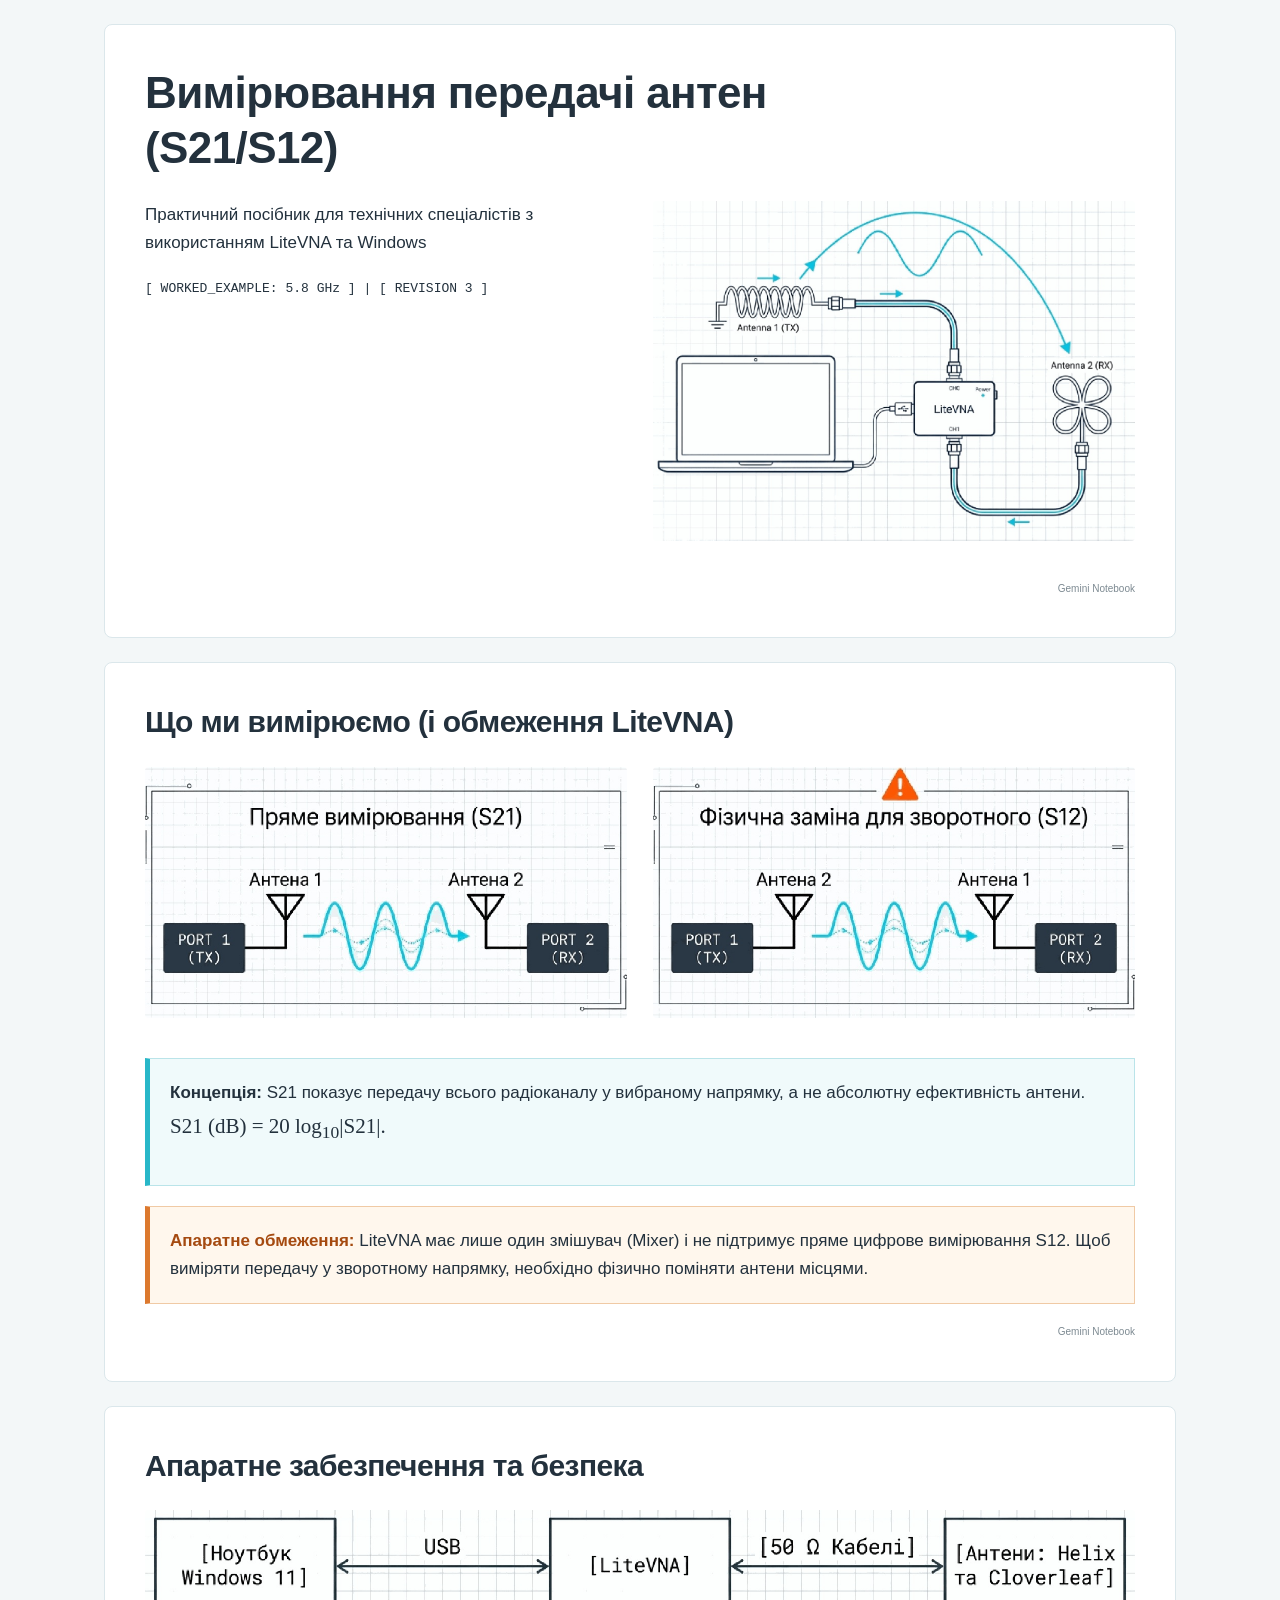
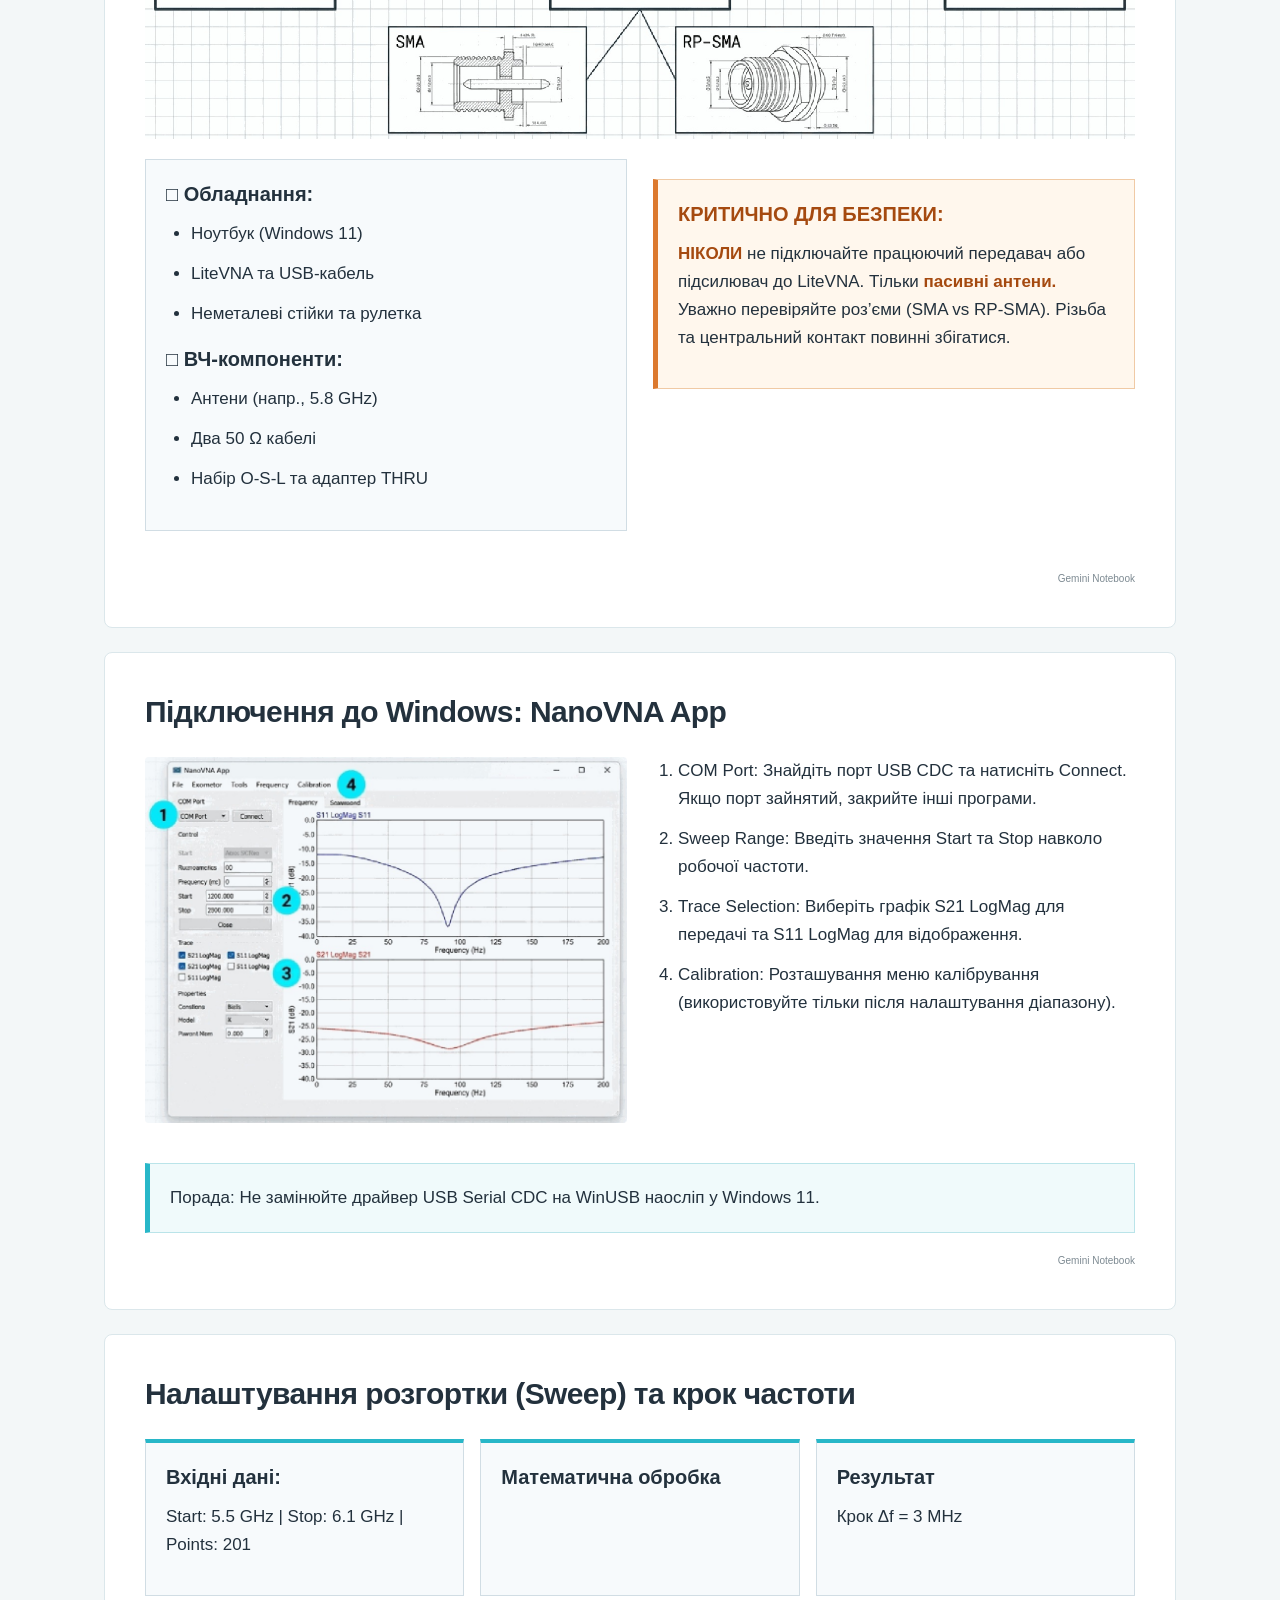
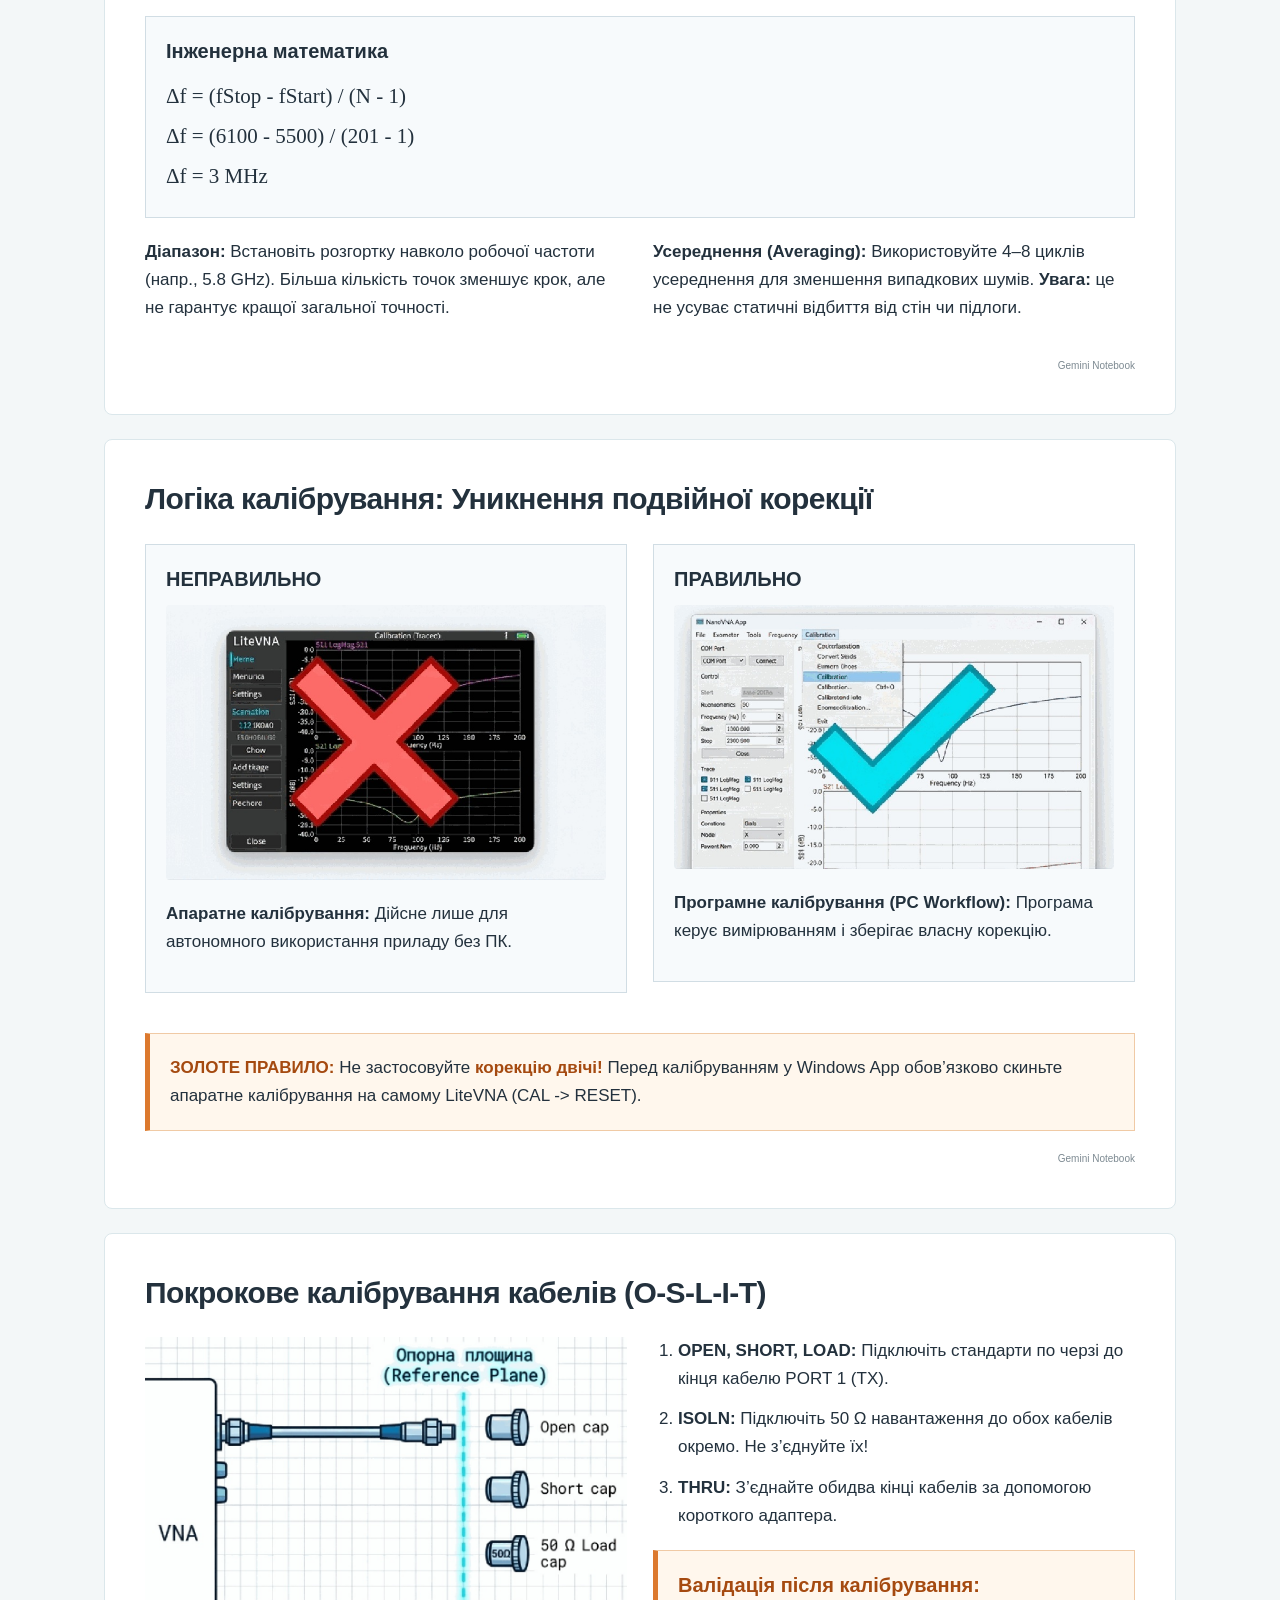
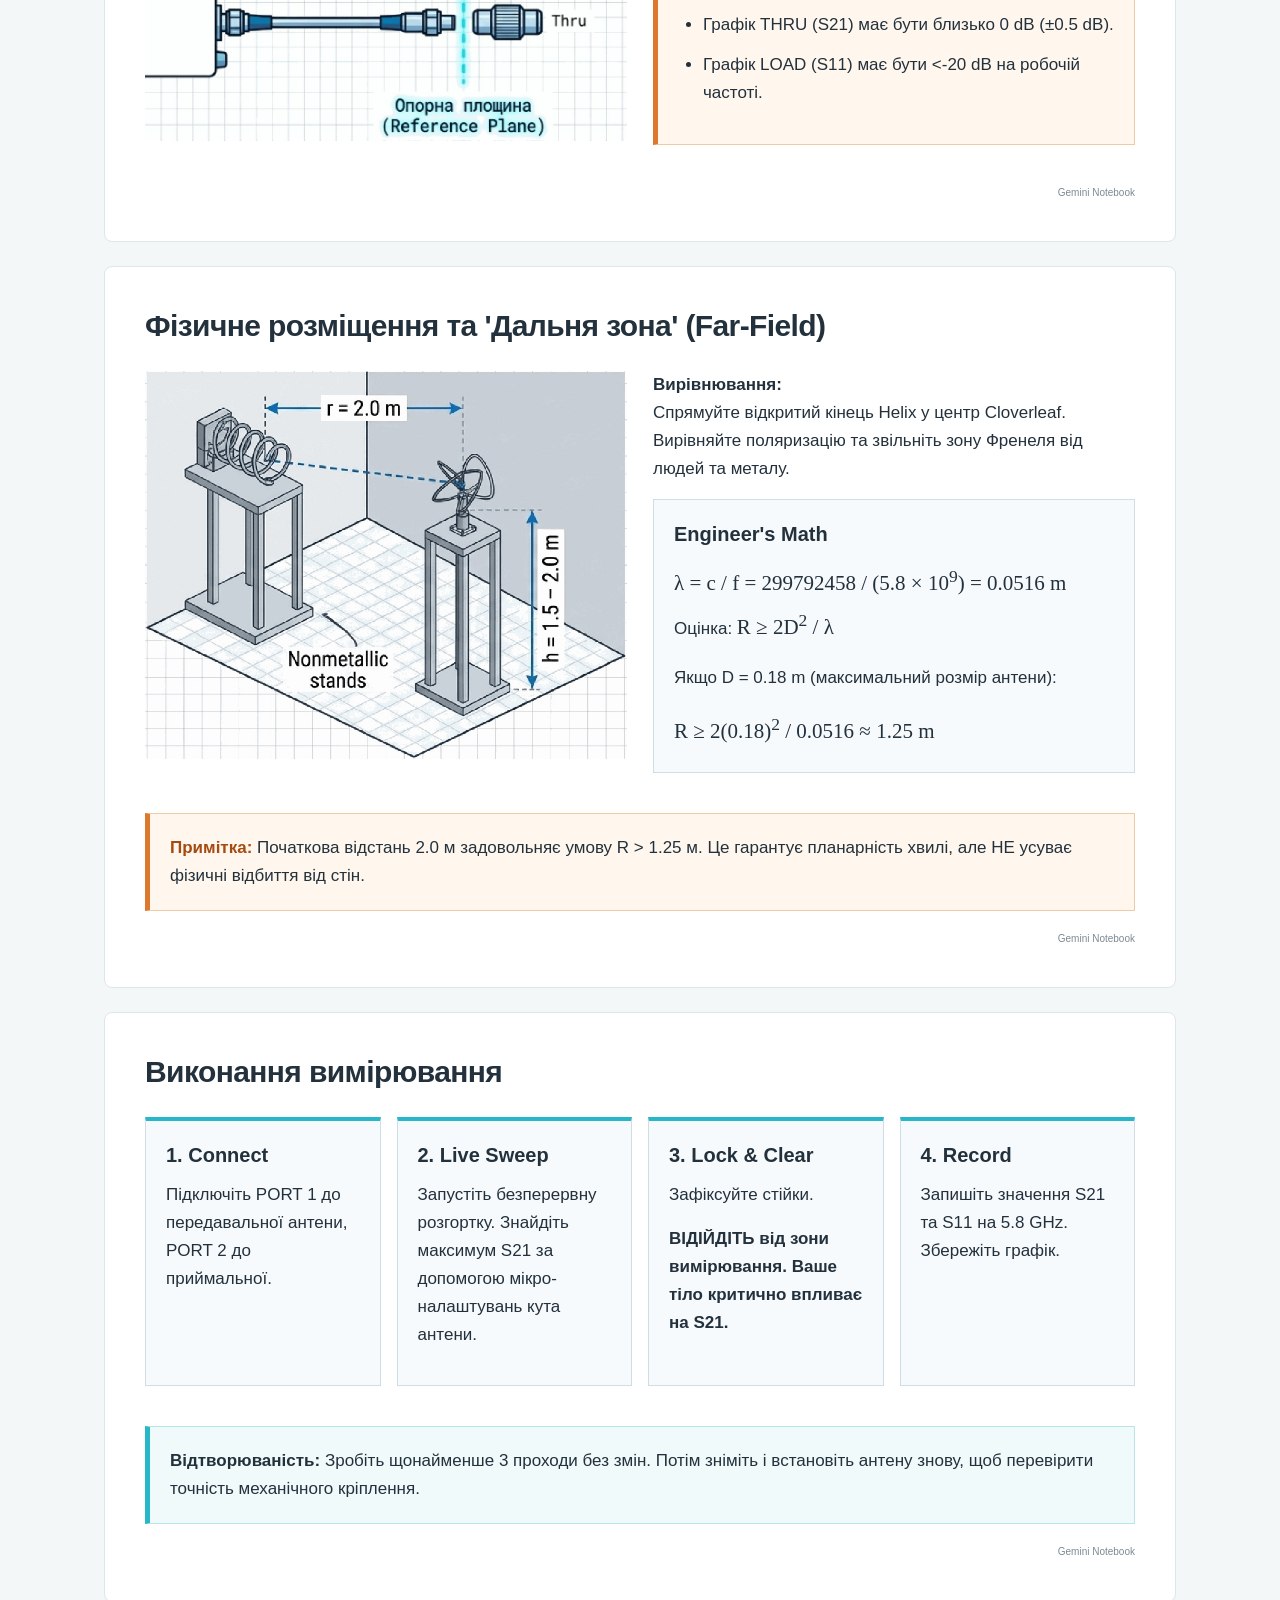
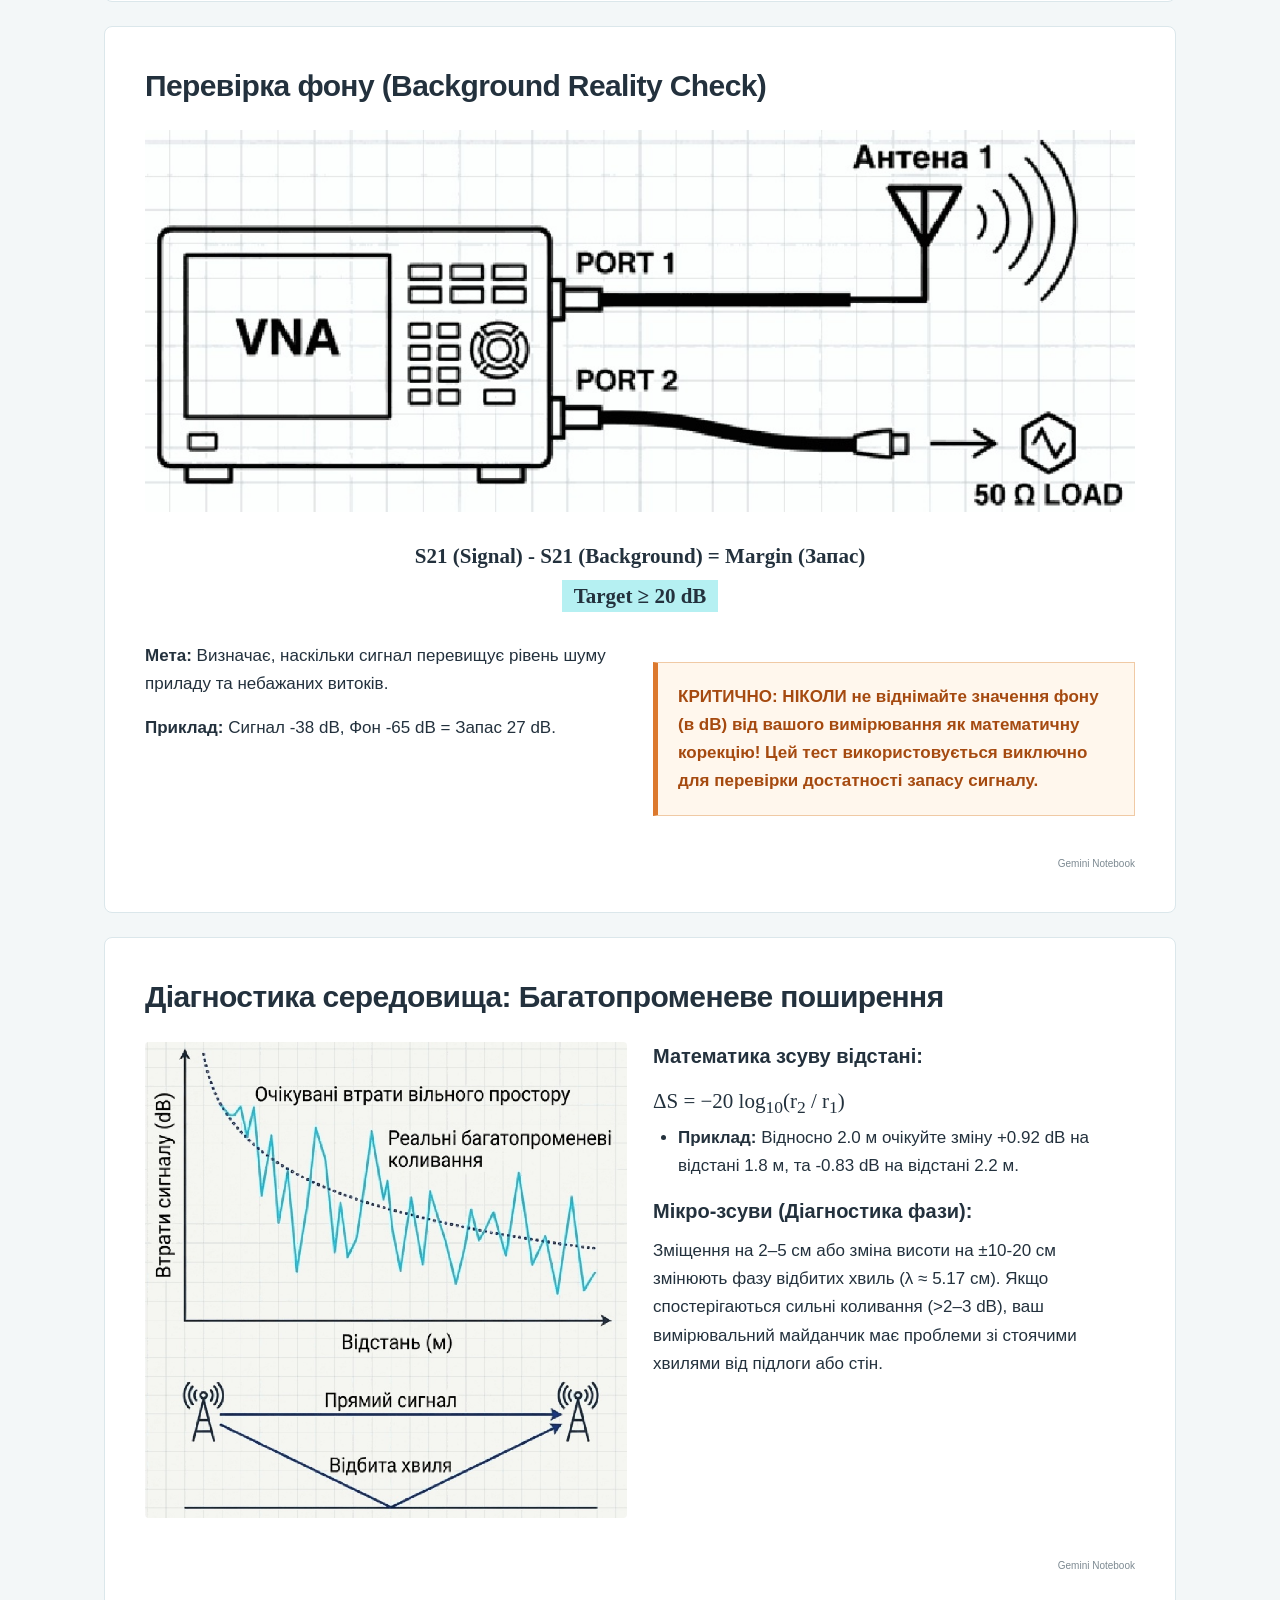
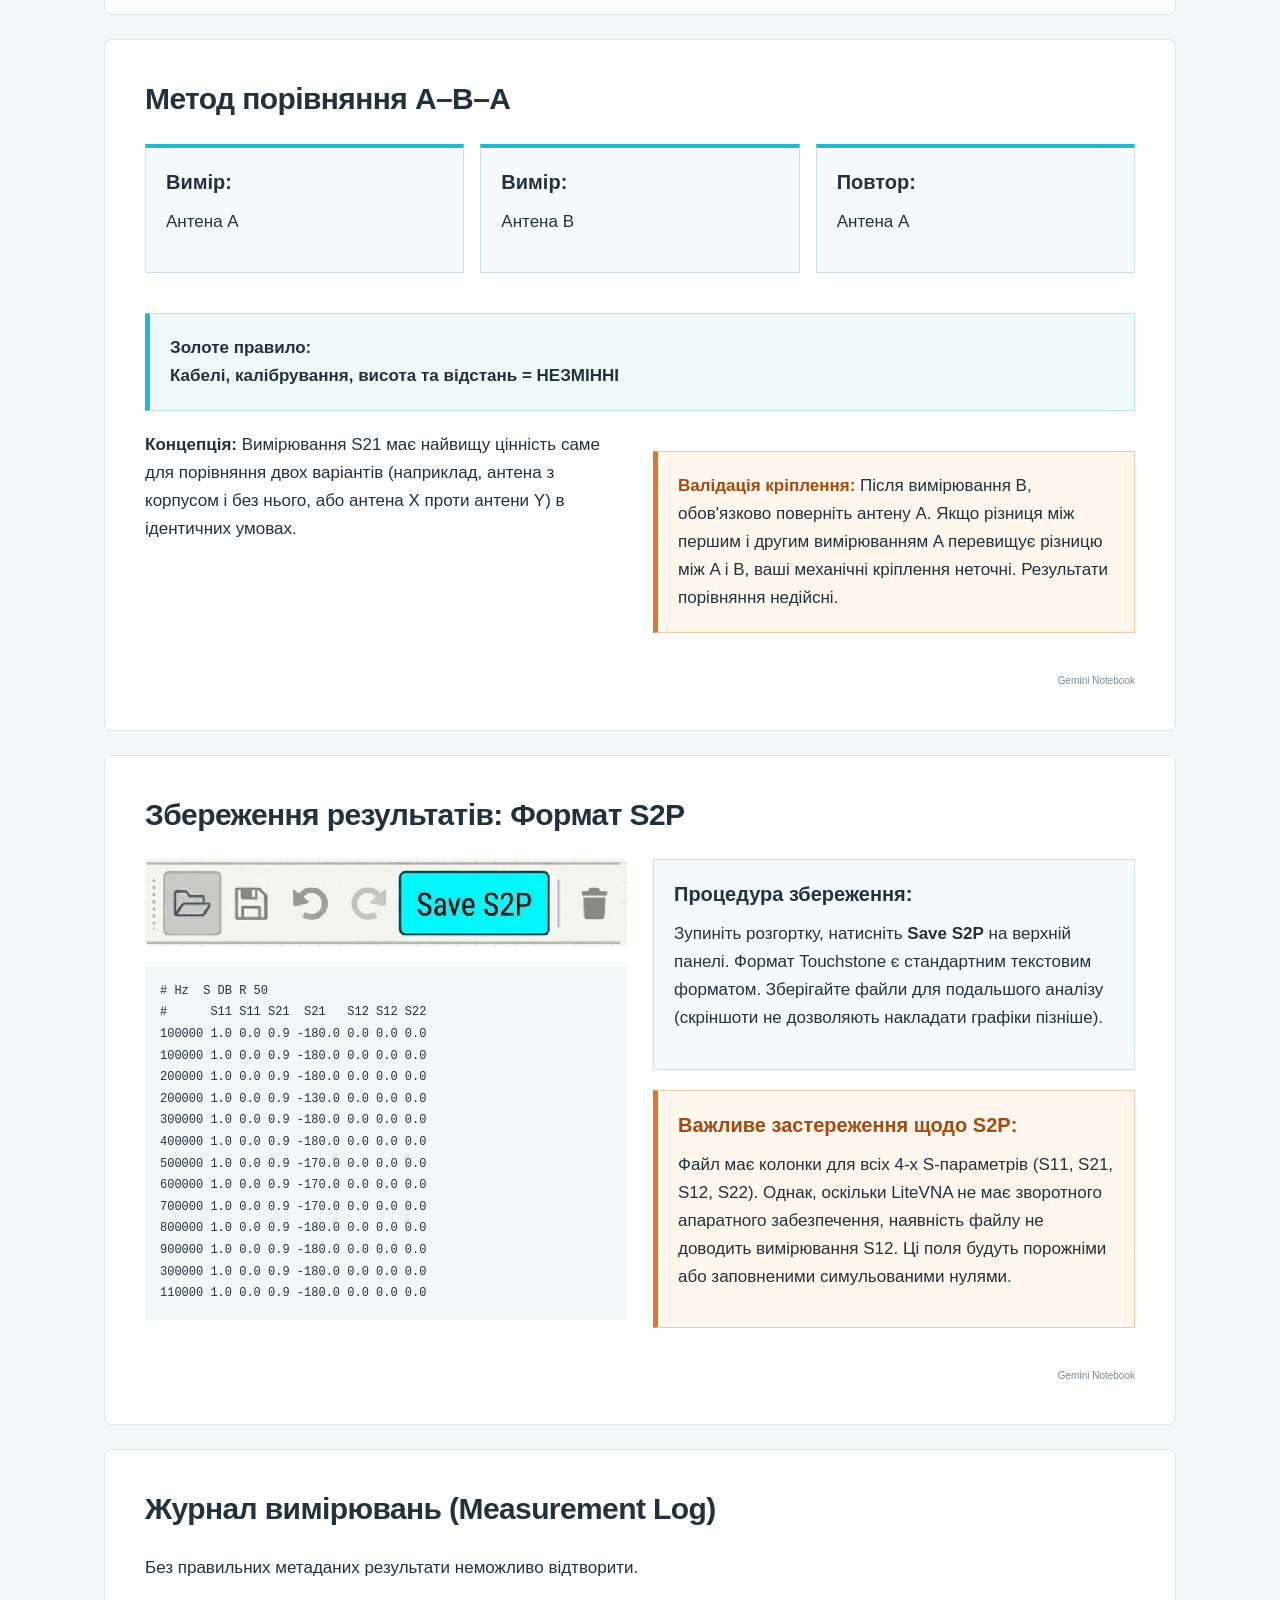
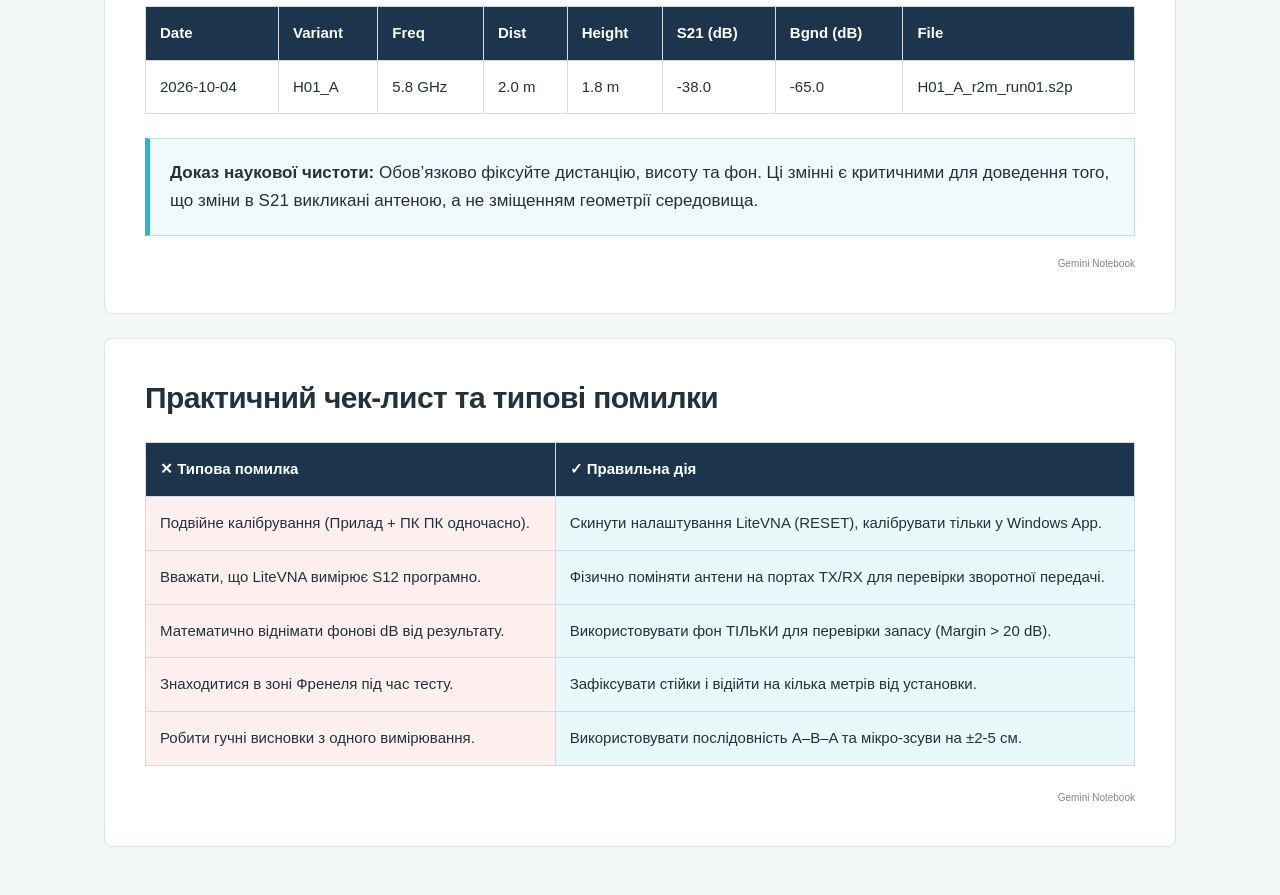
==== index.html @ 6c0f02fc "Add LiteVNA antenna transmission guide" ====
<!DOCTYPE html>
<html lang="uk"><head><meta charset="utf-8"><meta name="viewport" content="width=device-width, initial-scale=1"><title>Вимірювання передачі антен (S21/S12)</title><style>
*{box-sizing:border-box}body{margin:0;background:#f3f7f8;color:#23313d;font-family:Arial,Helvetica,sans-serif;font-size:17px;line-height:1.65}.guide{max-width:1120px;margin:auto;padding:24px}section{background:white;margin:0 0 24px;padding:40px;border:1px solid #dbe7eb;border-radius:8px}h2{font-size:30px;line-height:1.25;margin:0 0 26px;font-weight:700;letter-spacing:-.6px}section:first-child h2{font-size:44px;max-width:800px}h3{font-size:20px;line-height:1.4;margin:0 0 12px}p{margin:0 0 16px}img{display:block;width:100%;height:auto;border-radius:4px;margin-bottom:20px}.grid{display:grid;grid-template-columns:1fr 1fr;gap:26px;align-items:start}.note{background:#f0fafb;border:1px solid #bae4e9;border-left:5px solid #28b7c8;padding:20px;margin:20px 0}.warning{background:#fff7ed;border-color:#f0caa5;border-left-color:#dc792e}.warning strong,.warning h3{color:#a54a10}.card{border:1px solid #d1dde4;background:#f7fafc;padding:20px;margin-bottom:20px}.flow{display:grid;grid-template-columns:repeat(auto-fit,minmax(195px,1fr));gap:16px}.flow .card{border-top:4px solid #28b7c8}.formula{font-family:Georgia,'Times New Roman',serif;font-size:21px;line-height:1.9;overflow-wrap:anywhere}.emphasis{text-align:center;margin:25px 0;font-weight:bold}mark{background:#b5f0f2;color:inherit;padding:4px 12px}li{margin:0 0 12px}ol,ul{padding-left:25px;margin-top:0}code,pre{font-family:Consolas,monospace}code{font-size:13px;overflow-wrap:anywhere}pre{font-size:12px;line-height:1.8;background:#f4f7f8;padding:15px;overflow:auto}.table-wrap{overflow:auto;margin:24px 0}table{width:100%;border-collapse:collapse;font-size:15px}th,td{padding:14px;text-align:left;border:1px solid #d0dce2}th{background:#1c354d;color:white}td{vertical-align:top}.checklist td:first-child{background:#fff0ef}.checklist td:last-child{background:#e9f9fa}.credit{text-align:right;color:#7c8991;font-size:10px;margin-top:20px}@media(max-width:700px){.guide{padding:10px}section{padding:22px 18px;margin-bottom:14px}h2{font-size:25px}section:first-child h2{font-size:32px}.grid{grid-template-columns:1fr;gap:12px}.formula{font-size:18px}body{font-size:16px}.checklist{min-width:520px}}@media print{body{background:white}.guide{padding:0;max-width:none}section{break-inside:avoid;border-radius:0}.credit{color:#666}}
</style></head><body>
<main class="guide">
<section id="section-1"><h2>Вимірювання передачі антен (S21/S12)</h2><div class="grid"><div><p>Практичний посібник для технічних спеціалістів з використанням LiteVNA та Windows</p><p><code>[ WORKED_EXAMPLE: 5.8 GHz ] | [ REVISION 3 ]</code></p></div><div><img src="images/cover.jpg" alt="" loading="lazy"></div></div><div class="credit">Gemini Notebook</div></section>
<section id="section-2"><h2>Що ми вимірюємо (і обмеження LiteVNA)</h2><div class="grid"><div><img src="images/forward.jpg" alt="" loading="lazy"></div><div><img src="images/reverse.jpg" alt="" loading="lazy"></div></div><div class="note"><strong>Концепція:</strong> S21 показує передачу всього радіоканалу у вибраному напрямку, а не абсолютну ефективність антени.<p><span class="formula">S21 (dB) = 20 log<sub>10</sub>|S21|.</span></p></div><div class="note warning"><strong>Апаратне обмеження:</strong> LiteVNA має лише один змішувач (Mixer) і не підтримує пряме цифрове вимірювання S12. Щоб виміряти передачу у зворотному напрямку, необхідно фізично поміняти антени місцями.</div><div class="credit">Gemini Notebook</div></section>
<section id="section-3"><h2>Апаратне забезпечення та безпека</h2><img src="images/equipment.jpg" alt="" loading="lazy"><div class="grid"><div><div class="card"><h3>□ Обладнання:</h3><ul><li>Ноутбук (Windows 11)</li><li>LiteVNA та USB-кабель</li><li>Неметалеві стійки та рулетка</li></ul><h3>□ ВЧ-компоненти:</h3><ul><li>Антени (напр., 5.8 GHz)</li><li>Два 50 Ω кабелі</li><li>Набір O-S-L та адаптер THRU</li></ul></div></div><div><div class="note warning"><h3>КРИТИЧНО ДЛЯ БЕЗПЕКИ:</h3><p><strong>НІКОЛИ</strong> не підключайте працюючий передавач або підсилювач до LiteVNA. Тільки <strong>пасивні антени.</strong> Уважно перевіряйте роз’єми (SMA vs RP-SMA). Різьба та центральний контакт повинні збігатися.</p></div></div></div><div class="credit">Gemini Notebook</div></section>
<section id="section-4"><h2>Підключення до Windows: NanoVNA App</h2><div class="grid"><div><img src="images/app.jpg" alt="" loading="lazy"></div><div><ol><li>COM Port: Знайдіть порт USB CDC та натисніть Connect. Якщо порт зайнятий, закрийте інші програми.</li><li>Sweep Range: Введіть значення Start та Stop навколо робочої частоти.</li><li>Trace Selection: Виберіть графік S21 LogMag для передачі та S11 LogMag для відображення.</li><li>Calibration: Розташування меню калібрування (використовуйте тільки після налаштування діапазону).</li></ol></div></div><div class="note">Порада: Не замінюйте драйвер USB Serial CDC на WinUSB наосліп у Windows 11.</div><div class="credit">Gemini Notebook</div></section>
<section id="section-5"><h2>Налаштування розгортки (Sweep) та крок частоти</h2><div class="flow"><div class="card"><h3>Вхідні дані:</h3><p>Start: 5.5 GHz | Stop: 6.1 GHz | Points: 201</p></div><div class="card"><h3>Математична обробка</h3></div><div class="card"><h3>Результат</h3><p>Крок Δf = 3 MHz</p></div></div><div class="card"><h3>Інженерна математика</h3><div class="formula">Δf = (fStop - fStart) / (N - 1)<br>Δf = (6100 - 5500) / (201 - 1)<br>Δf = 3 MHz</div></div><div class="grid"><div><p><strong>Діапазон:</strong> Встановіть розгортку навколо робочої частоти (напр., 5.8 GHz). Більша кількість точок зменшує крок, але не гарантує кращої загальної точності.</p></div><div><p><strong>Усереднення (Averaging):</strong> Використовуйте 4–8 циклів усереднення для зменшення випадкових шумів. <strong>Увага:</strong> це не усуває статичні відбиття від стін чи підлоги.</p></div></div><div class="credit">Gemini Notebook</div></section>
<section id="section-6"><h2>Логіка калібрування: Уникнення подвійної корекції</h2><div class="grid"><div><div class="card"><h3>НЕПРАВИЛЬНО</h3><img src="images/wrong.jpg" alt="" loading="lazy"><p><strong>Апаратне калібрування:</strong> Дійсне лише для автономного використання приладу без ПК.</p></div></div><div><div class="card"><h3>ПРАВИЛЬНО</h3><img src="images/right.jpg" alt="" loading="lazy"><p><strong>Програмне калібрування (PC Workflow):</strong> Програма керує вимірюванням і зберігає власну корекцію.</p></div></div></div><div class="note warning"><strong>ЗОЛОТЕ ПРАВИЛО:</strong> Не застосовуйте <strong>корекцію двічі!</strong> Перед калібруванням у Windows App обов’язково скиньте апаратне калібрування на самому LiteVNA (CAL -&gt; RESET).</div><div class="credit">Gemini Notebook</div></section>
<section id="section-7"><h2>Покрокове калібрування кабелів (O-S-L-I-T)</h2><div class="grid"><div><img src="images/calibration.jpg" alt="" loading="lazy"></div><div><ol><li><strong>OPEN, SHORT, LOAD:</strong> Підключіть стандарти по черзі до кінця кабелю PORT 1 (TX).</li><li><strong>ISOLN:</strong> Підключіть 50 Ω навантаження до обох кабелів окремо. Не з’єднуйте їх!</li><li><strong>THRU:</strong> З’єднайте обидва кінці кабелів за допомогою короткого адаптера.</li></ol><div class="note warning"><h3>Валідація після калібрування:</h3><ul><li>Графік THRU (S21) має бути близько 0 dB (±0.5 dB).</li><li>Графік LOAD (S11) має бути &lt;-20 dB на робочій частоті.</li></ul></div></div></div><div class="credit">Gemini Notebook</div></section>
<section id="section-8"><h2>Фізичне розміщення та 'Дальня зона' (Far-Field)</h2><div class="grid"><div><img src="images/placement.jpg" alt="" loading="lazy"></div><div><p><strong>Вирівнювання:</strong><br>Спрямуйте відкритий кінець Helix у центр Cloverleaf. Вирівняйте поляризацію та звільніть зону Френеля від людей та металу.</p><div class="card"><h3>Engineer's Math</h3><div class="formula">λ = c / f = 299792458 / (5.8 × 10<sup>9</sup>) = 0.0516 m</div><p>Оцінка: <span class="formula">R ≥ 2D<sup>2</sup> / λ</span></p><p>Якщо D = 0.18 m (максимальний розмір антени):</p><div class="formula">R ≥ 2(0.18)<sup>2</sup> / 0.0516 ≈ 1.25 m</div></div></div></div><div class="note warning"><strong>Примітка:</strong> Початкова відстань 2.0 м задовольняє умову R &gt; 1.25 м. Це гарантує планарність хвилі, але НЕ усуває фізичні відбиття від стін.</div><div class="credit">Gemini Notebook</div></section>
<section id="section-9"><h2>Виконання вимірювання</h2><div class="flow"><div class="card"><h3>1. Connect</h3><p>Підключіть PORT 1 до передавальної антени, PORT 2 до приймальної.</p></div><div class="card"><h3>2. Live Sweep</h3><p>Запустіть безперервну розгортку. Знайдіть максимум S21 за допомогою мікро-налаштувань кута антени.</p></div><div class="card"><h3>3. Lock &amp; Clear</h3><p>Зафіксуйте стійки.</p><p><strong>ВІДІЙДІТЬ від зони вимірювання. Ваше тіло критично впливає на S21.</strong></p></div><div class="card"><h3>4. Record</h3><p>Запишіть значення S21 та S11 на 5.8 GHz. Збережіть графік.</p></div></div><div class="note"><strong>Відтворюваність:</strong> Зробіть щонайменше 3 проходи без змін. Потім зніміть і встановіть антену знову, щоб перевірити точність механічного кріплення.</div><div class="credit">Gemini Notebook</div></section>
<section id="section-10"><h2>Перевірка фону (Background Reality Check)</h2><img src="images/background.jpg" alt="" loading="lazy"><div class="formula emphasis">S21 (Signal) - S21 (Background) = Margin (Запас)<br><mark>Target ≥ 20 dB</mark></div><div class="grid"><div><p><strong>Мета:</strong> Визначає, наскільки сигнал перевищує рівень шуму приладу та небажаних витоків.</p><p><strong>Приклад:</strong> Сигнал -38 dB, Фон -65 dB = Запас 27 dB.</p></div><div><div class="note warning"><strong>КРИТИЧНО: НІКОЛИ не віднімайте значення фону (в dB) від вашого вимірювання як математичну корекцію! Цей тест використовується виключно для перевірки достатності запасу сигналу.</strong></div></div></div><div class="credit">Gemini Notebook</div></section>
<section id="section-11"><h2>Діагностика середовища: Багатопроменеве поширення</h2><div class="grid"><div><img src="images/multipath.jpg" alt="" loading="lazy"></div><div><h3>Математика зсуву відстані:</h3><div class="formula">ΔS = −20 log<sub>10</sub>(r<sub>2</sub> / r<sub>1</sub>)</div><ul><li><strong>Приклад:</strong> Відносно 2.0 м очікуйте зміну +0.92 dB на відстані 1.8 м, та -0.83 dB на відстані 2.2 м.</li></ul><h3>Мікро-зсуви (Діагностика фази):</h3><p>Зміщення на 2–5 см або зміна висоти на ±10-20 см змінюють фазу відбитих хвиль (λ ≈ 5.17 см). Якщо спостерігаються сильні коливання (&gt;2–3 dB), ваш вимірювальний майданчик має проблеми зі стоячими хвилями від підлоги або стін.</p></div></div><div class="credit">Gemini Notebook</div></section>
<section id="section-12"><h2>Метод порівняння A–B–A</h2><div class="flow"><div class="card"><h3>Вимір:</h3><p>Антена A</p></div><div class="card"><h3>Вимір:</h3><p>Антена B</p></div><div class="card"><h3>Повтор:</h3><p>Антена A</p></div></div><div class="note"><strong>Золоте правило:<br>Кабелі, калібрування, висота та відстань = НЕЗМІННІ</strong></div><div class="grid"><div><p><strong>Концепція:</strong> Вимірювання S21 має найвищу цінність саме для порівняння двох варіантів (наприклад, антена з корпусом і без нього, або антена X проти антени Y) в ідентичних умовах.</p></div><div><div class="note warning"><strong>Валідація кріплення:</strong> Після вимірювання B, обов'язково поверніть антену A. Якщо різниця між першим і другим вимірюванням A перевищує різницю між A і B, ваші механічні кріплення неточні. Результати порівняння недійсні.</div></div></div><div class="credit">Gemini Notebook</div></section>
<section id="section-13"><h2>Збереження результатів: Формат S2P</h2><div class="grid"><div><img src="images/save.jpg" alt="" loading="lazy"><pre># Hz  S DB R 50
#      S11 S11 S21  S21   S12 S12 S22
100000 1.0 0.0 0.9 -180.0 0.0 0.0 0.0
100000 1.0 0.0 0.9 -180.0 0.0 0.0 0.0
200000 1.0 0.0 0.9 -180.0 0.0 0.0 0.0
200000 1.0 0.0 0.9 -130.0 0.0 0.0 0.0
300000 1.0 0.0 0.9 -180.0 0.0 0.0 0.0
400000 1.0 0.0 0.9 -180.0 0.0 0.0 0.0
500000 1.0 0.0 0.9 -170.0 0.0 0.0 0.0
600000 1.0 0.0 0.9 -170.0 0.0 0.0 0.0
700000 1.0 0.0 0.9 -170.0 0.0 0.0 0.0
800000 1.0 0.0 0.9 -180.0 0.0 0.0 0.0
900000 1.0 0.0 0.9 -180.0 0.0 0.0 0.0
300000 1.0 0.0 0.9 -180.0 0.0 0.0 0.0
110000 1.0 0.0 0.9 -180.0 0.0 0.0 0.0</pre></div><div><div class="card"><h3>Процедура збереження:</h3><p>Зупиніть розгортку, натисніть <strong>Save S2P</strong> на верхній панелі. Формат Touchstone є стандартним текстовим форматом. Зберігайте файли для подальшого аналізу (скріншоти не дозволяють накладати графіки пізніше).</p></div><div class="note warning"><h3>Важливе застереження щодо S2P:</h3><p>Файл має колонки для всіх 4-х S-параметрів (S11, S21, S12, S22). Однак, оскільки LiteVNA не має зворотного апаратного забезпечення, наявність файлу не доводить вимірювання S12. Ці поля будуть порожніми або заповненими симульованими нулями.</p></div></div></div><div class="credit">Gemini Notebook</div></section>
<section id="section-14"><h2>Журнал вимірювань (Measurement Log)</h2><p>Без правильних метаданих результати неможливо відтворити.</p><div class="table-wrap"><table><thead><tr><th>Date</th><th>Variant</th><th>Freq</th><th>Dist</th><th>Height</th><th>S21 (dB)</th><th>Bgnd (dB)</th><th>File</th></tr></thead><tbody><tr><td>2026-10-04</td><td>H01_A</td><td>5.8 GHz</td><td>2.0 m</td><td>1.8 m</td><td>-38.0</td><td>-65.0</td><td>H01_A_r2m_run01.s2p</td></tr></tbody></table></div><div class="note"><strong>Доказ наукової чистоти:</strong> Обов’язково фіксуйте дистанцію, висоту та фон. Ці змінні є критичними для доведення того, що зміни в S21 викликані антеною, а не зміщенням геометрії середовища.</div><div class="credit">Gemini Notebook</div></section>
<section id="section-15"><h2>Практичний чек-лист та типові помилки</h2><div class="table-wrap"><table class="checklist"><thead><tr><th>✕ Типова помилка</th><th>✓ Правильна дія</th></tr></thead><tbody><tr><td>Подвійне калібрування (Прилад + ПК ПК одночасно).</td><td>Скинути налаштування LiteVNA (RESET), калібрувати тільки у Windows App.</td></tr><tr><td>Вважати, що LiteVNA вимірює S12 програмно.</td><td>Фізично поміняти антени на портах TX/RX для перевірки зворотної передачі.</td></tr><tr><td>Математично віднімати фонові dB від результату.</td><td>Використовувати фон ТІЛЬКИ для перевірки запасу (Margin &gt; 20 dB).</td></tr><tr><td>Знаходитися в зоні Френеля під час тесту.</td><td>Зафіксувати стійки і відійти на кілька метрів від установки.</td></tr><tr><td>Робити гучні висновки з одного вимірювання.</td><td>Використовувати послідовність A–B–A та мікро-зсуви на ±2-5 см.</td></tr></tbody></table></div><div class="credit">Gemini Notebook</div></section>
</main>
</body></html>
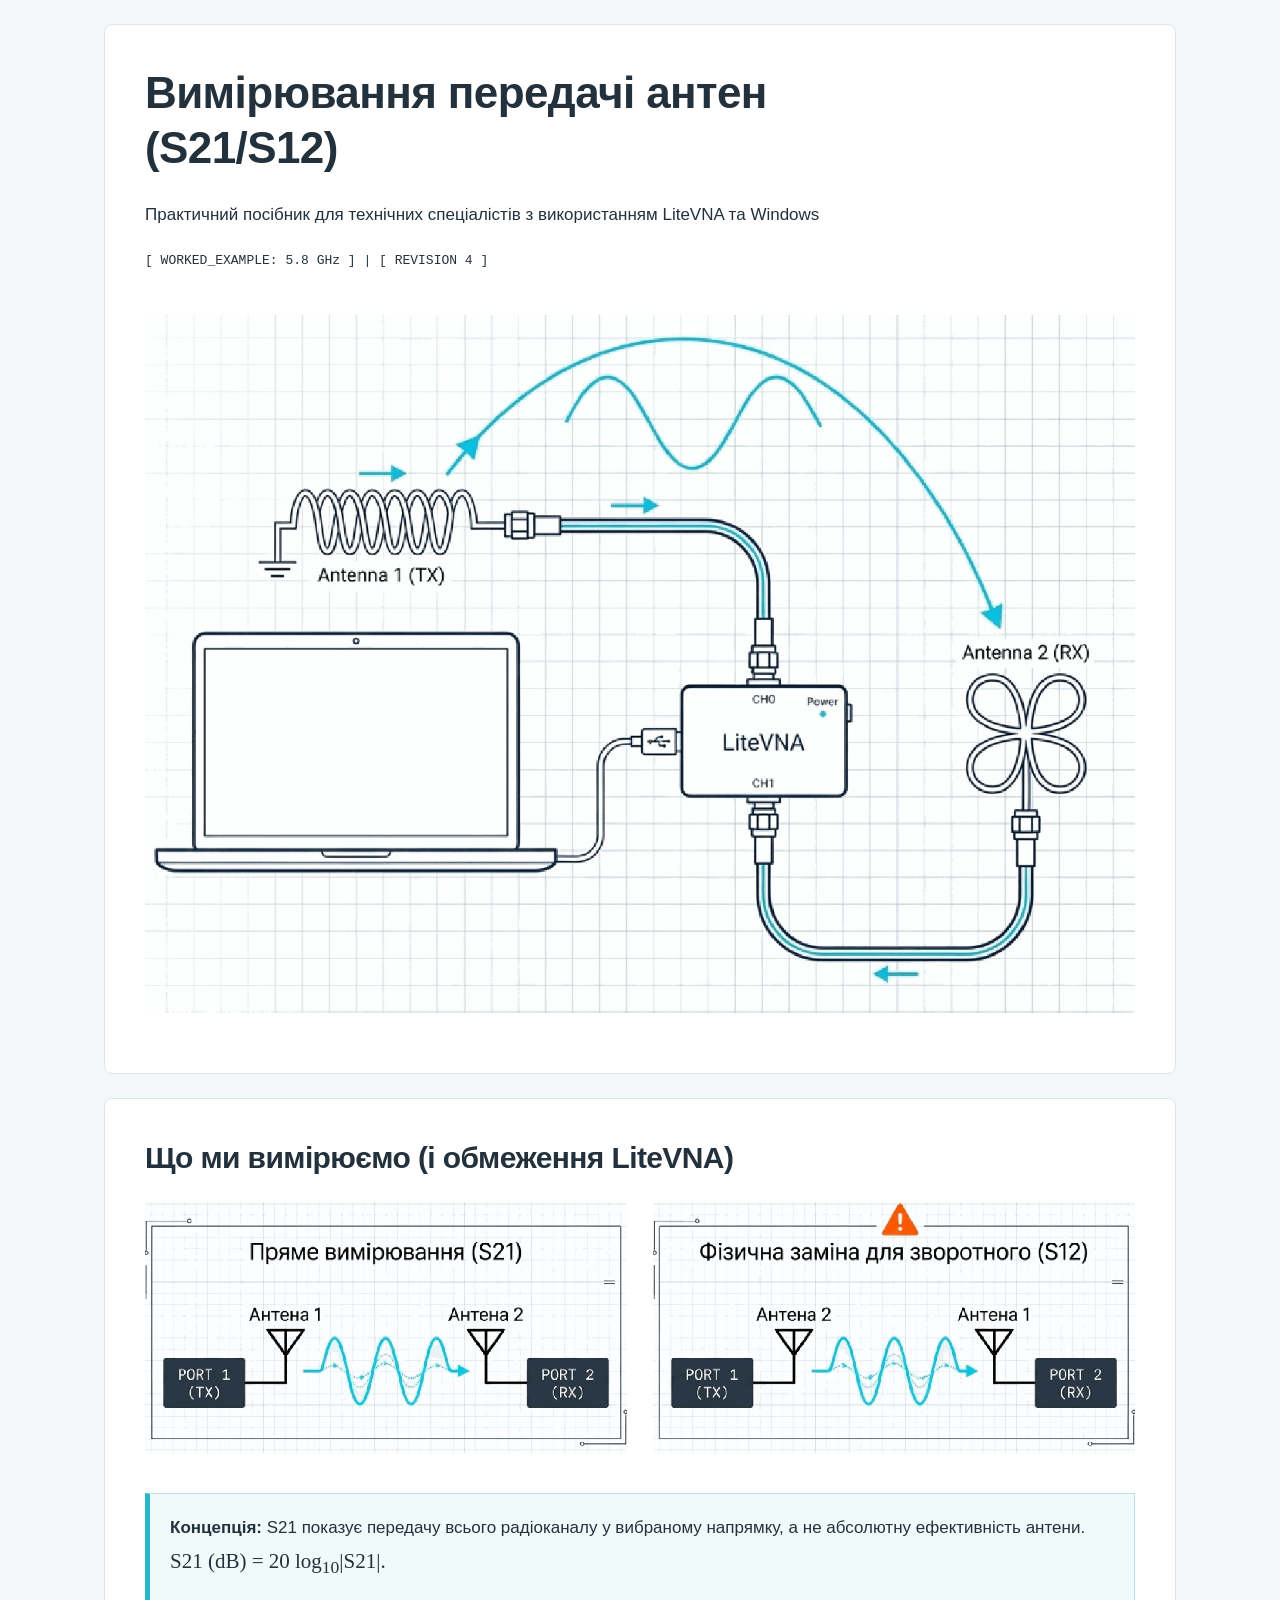
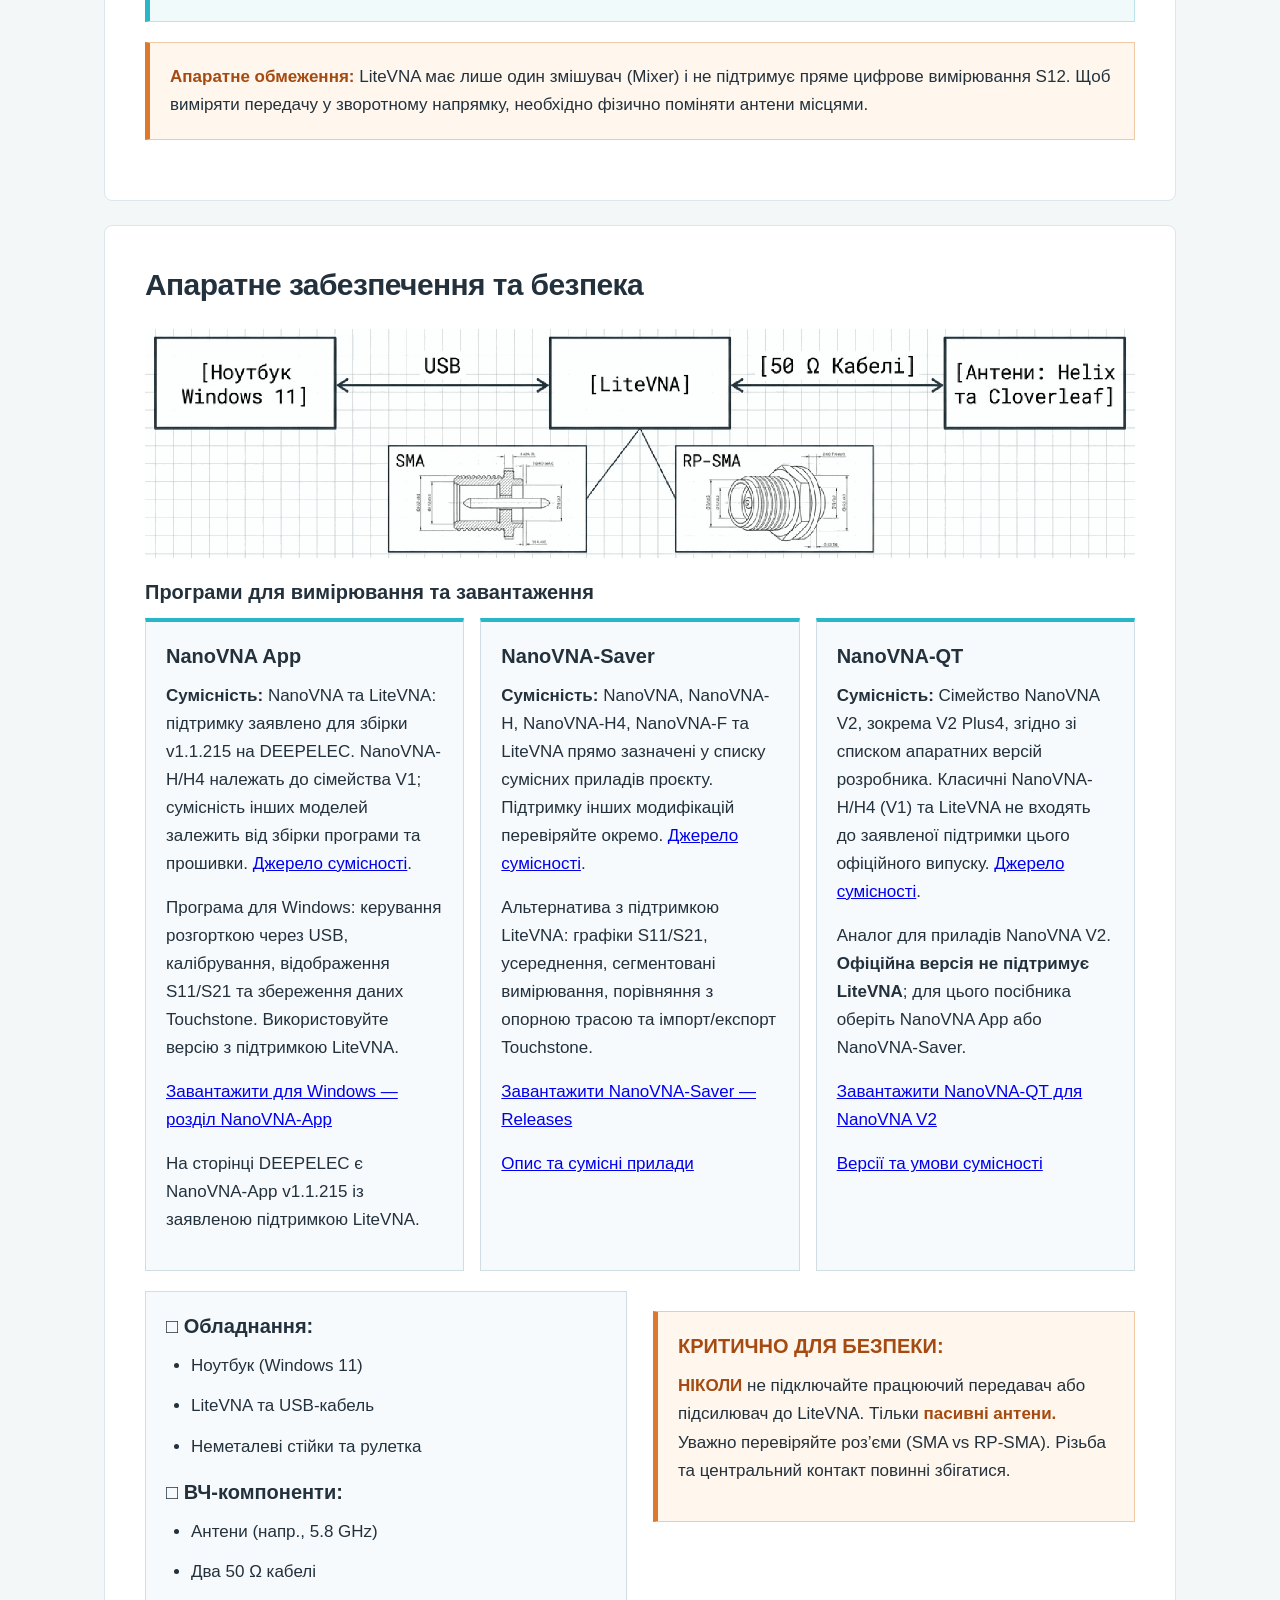
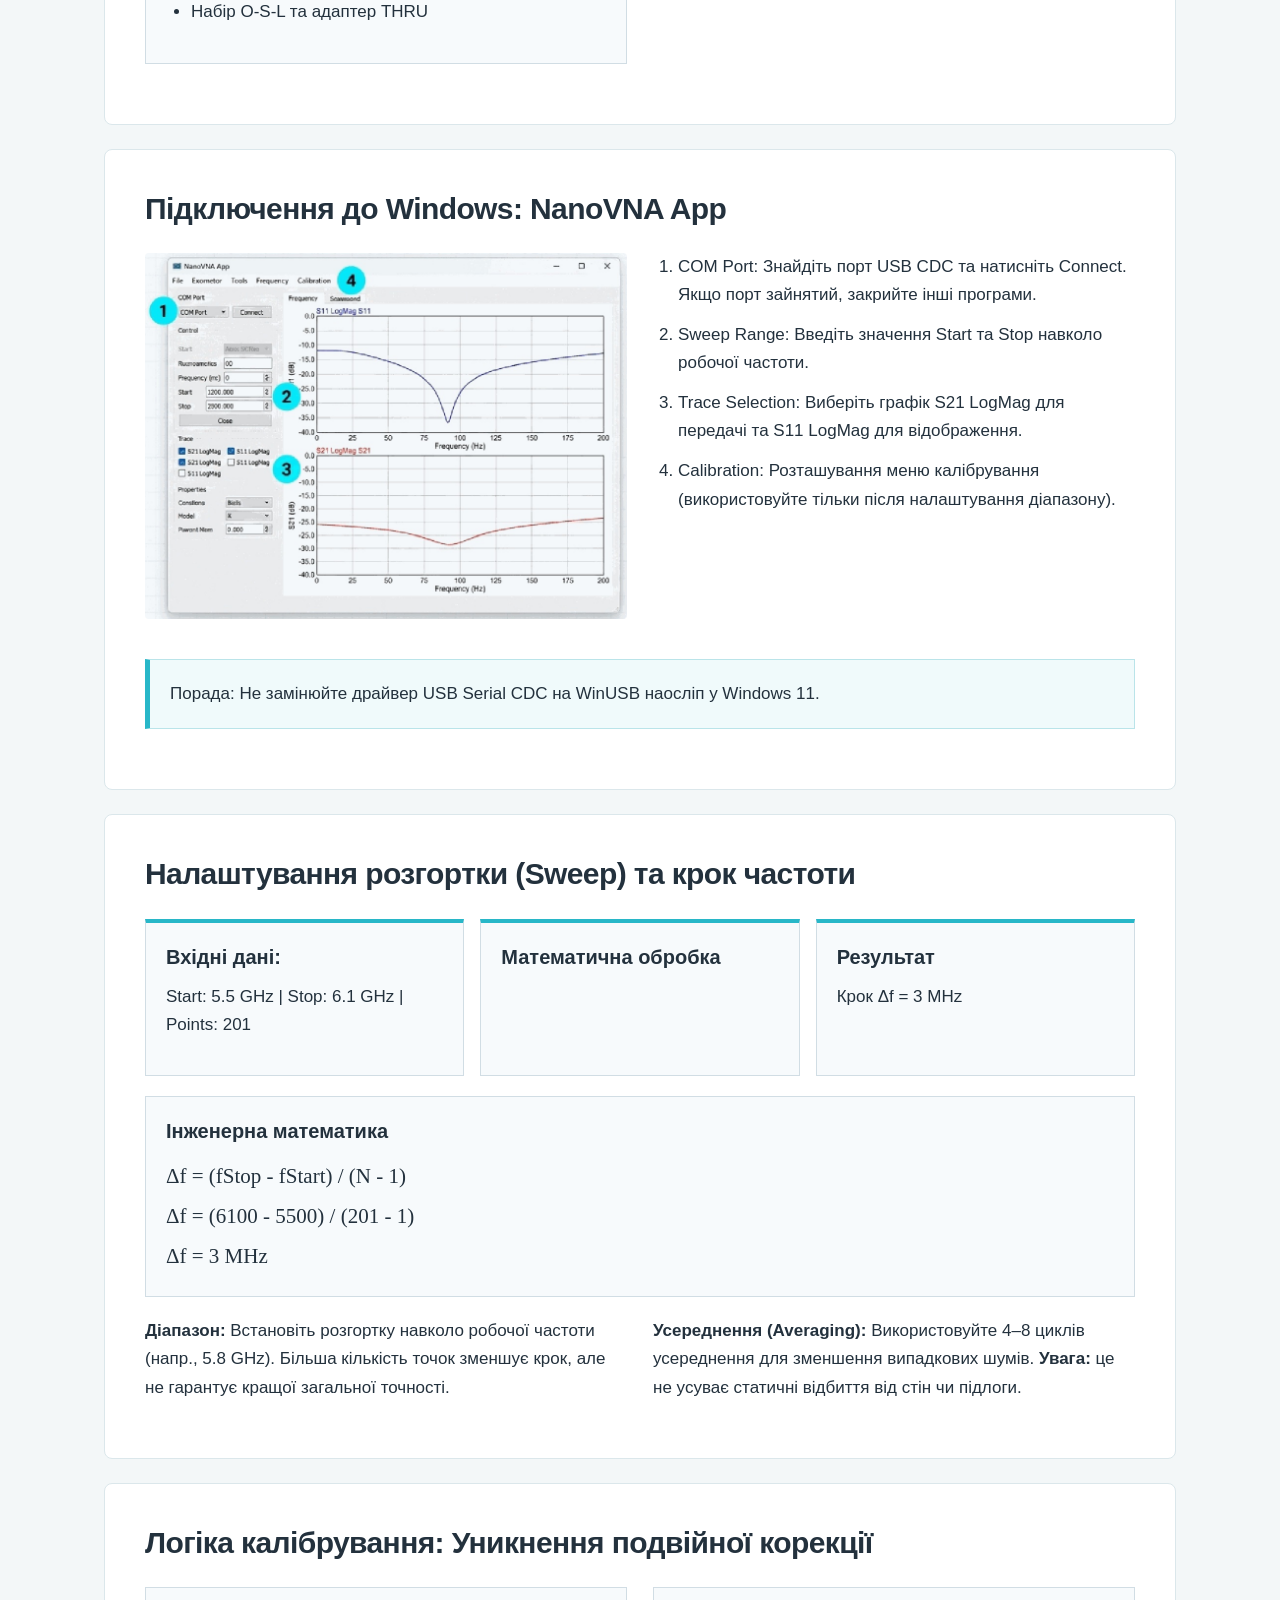
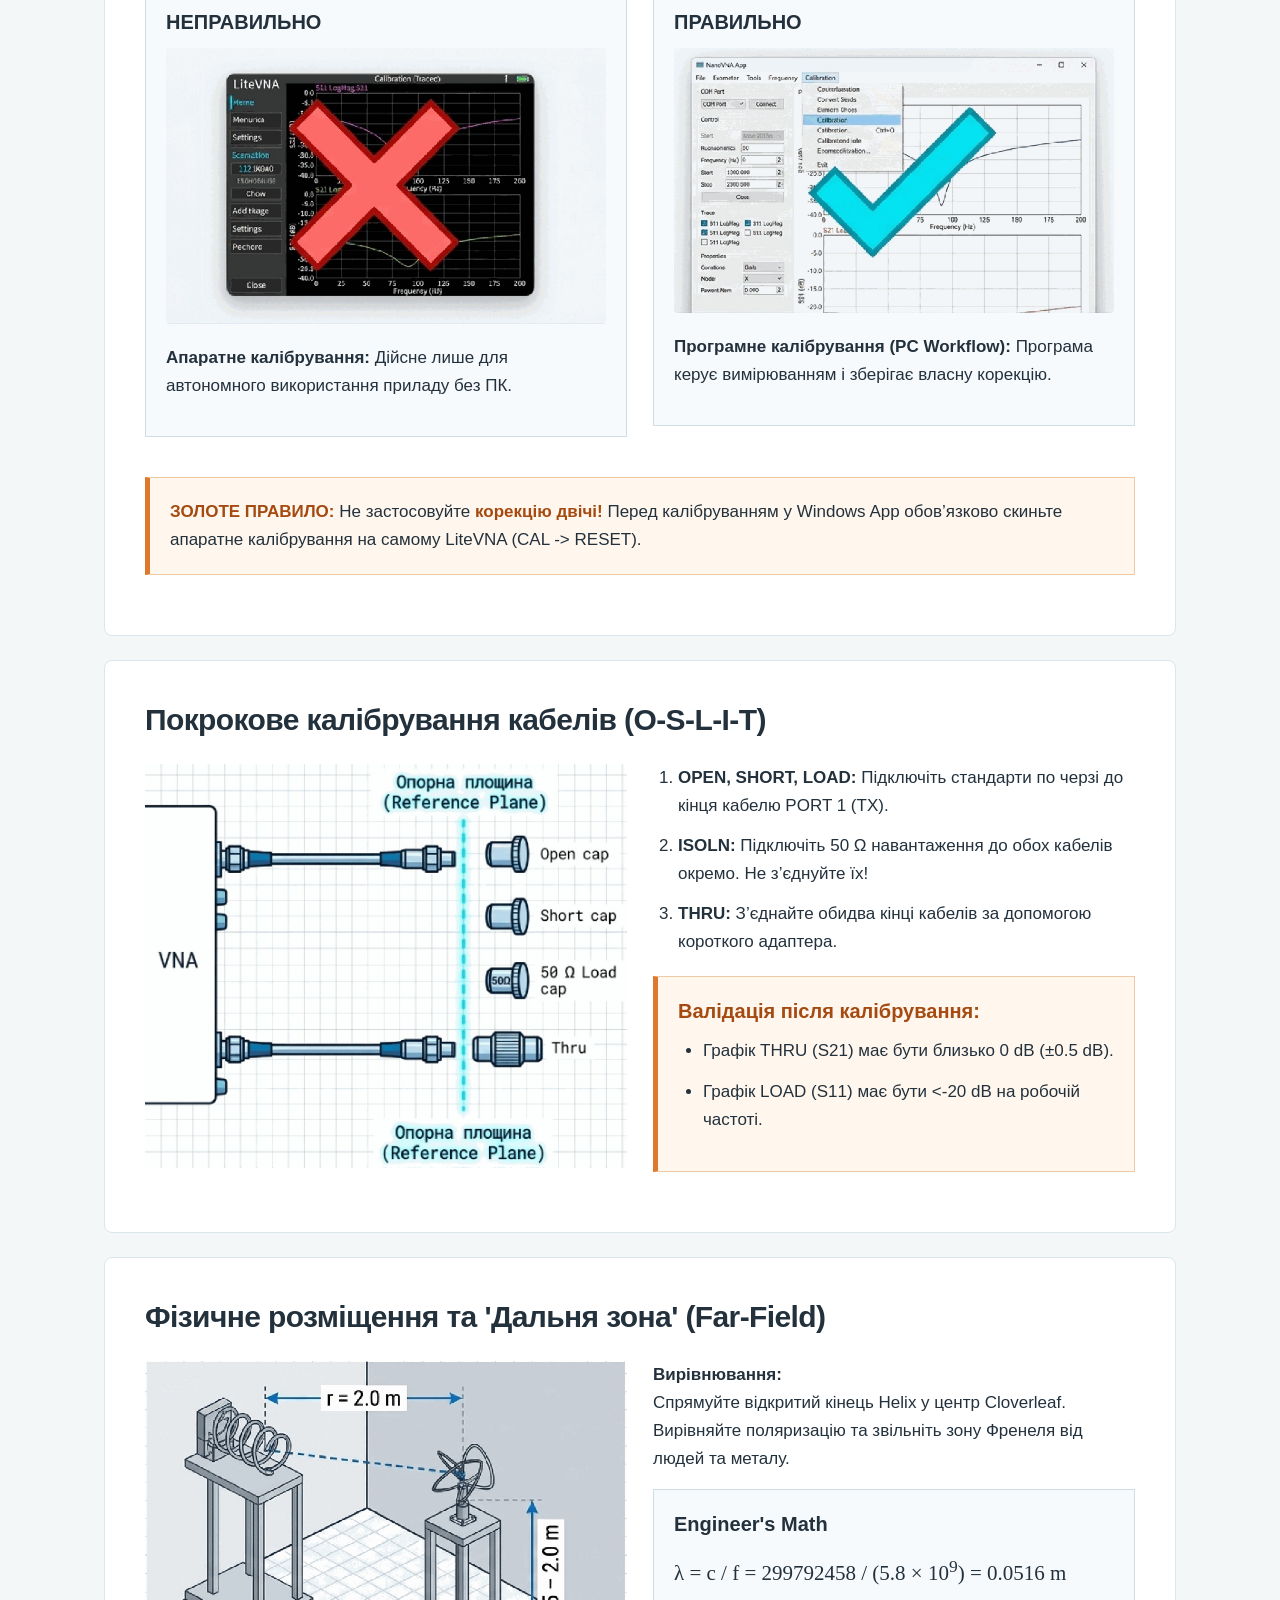
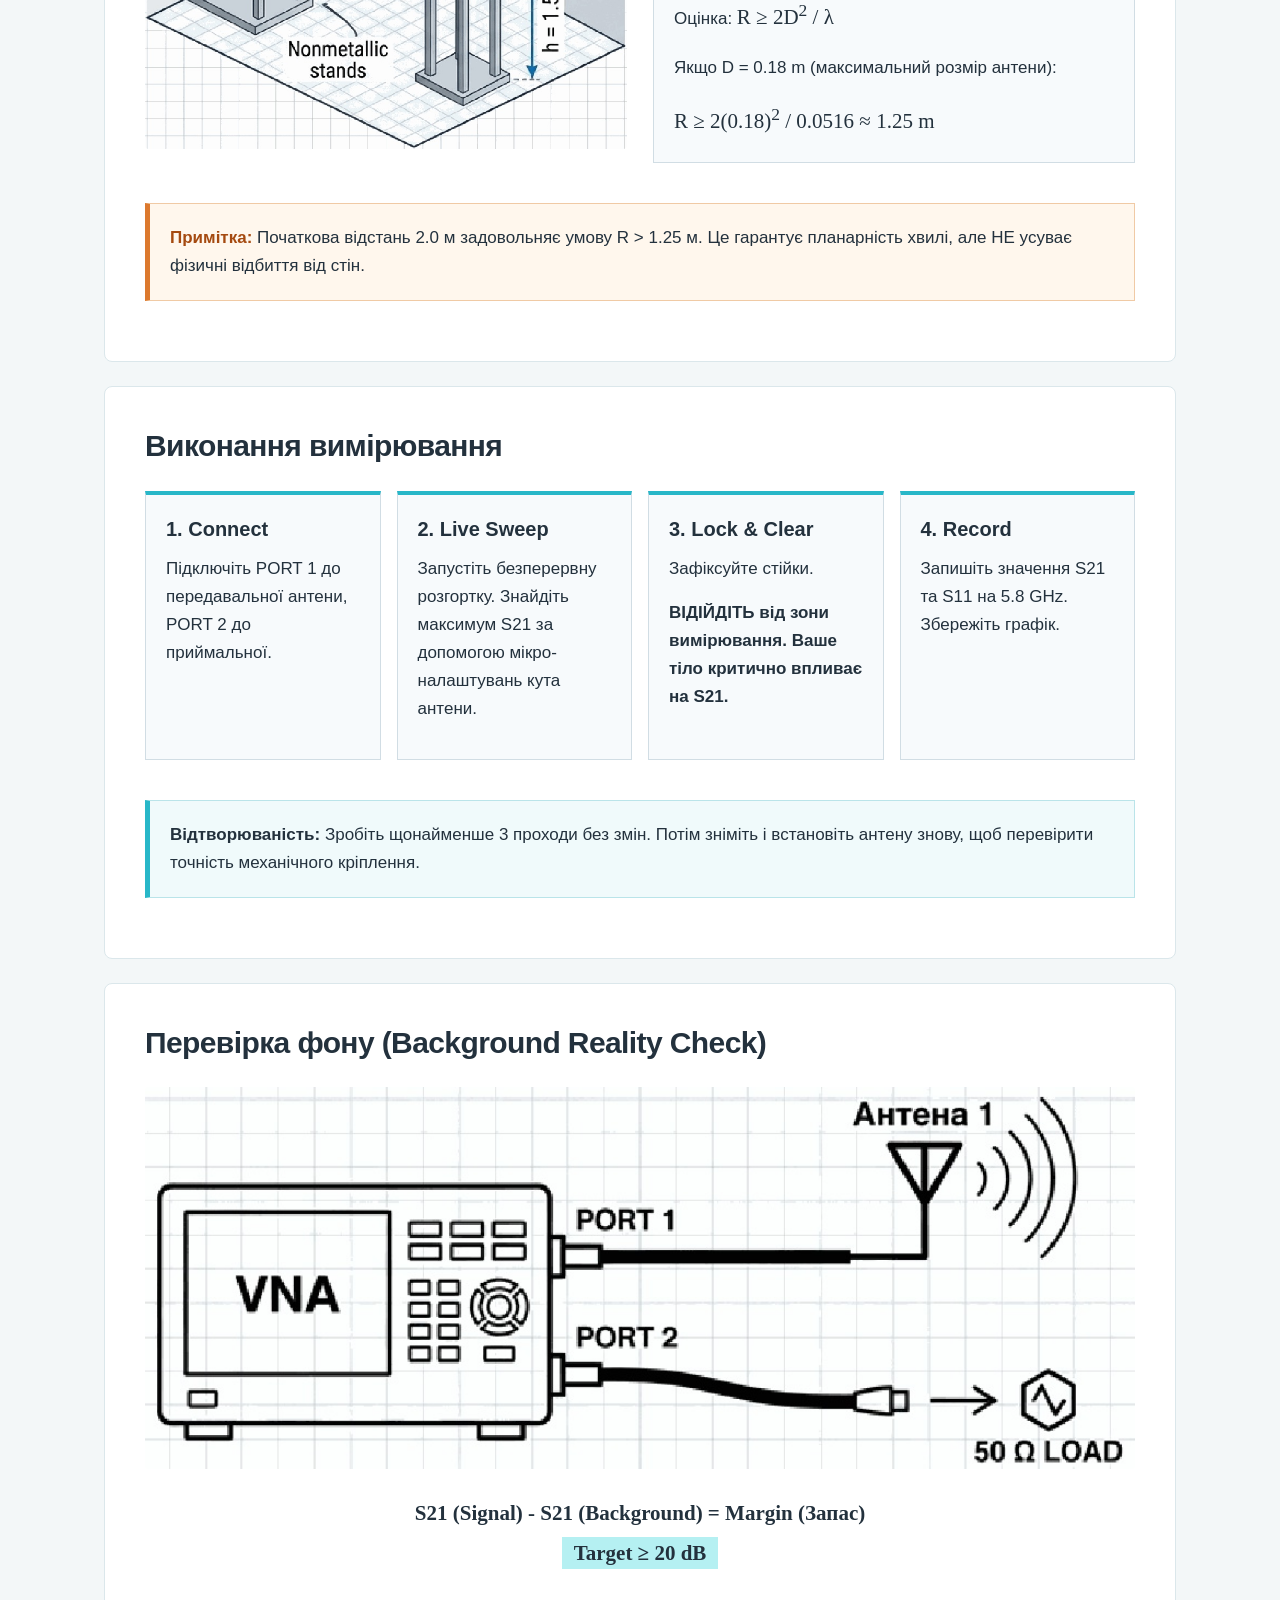
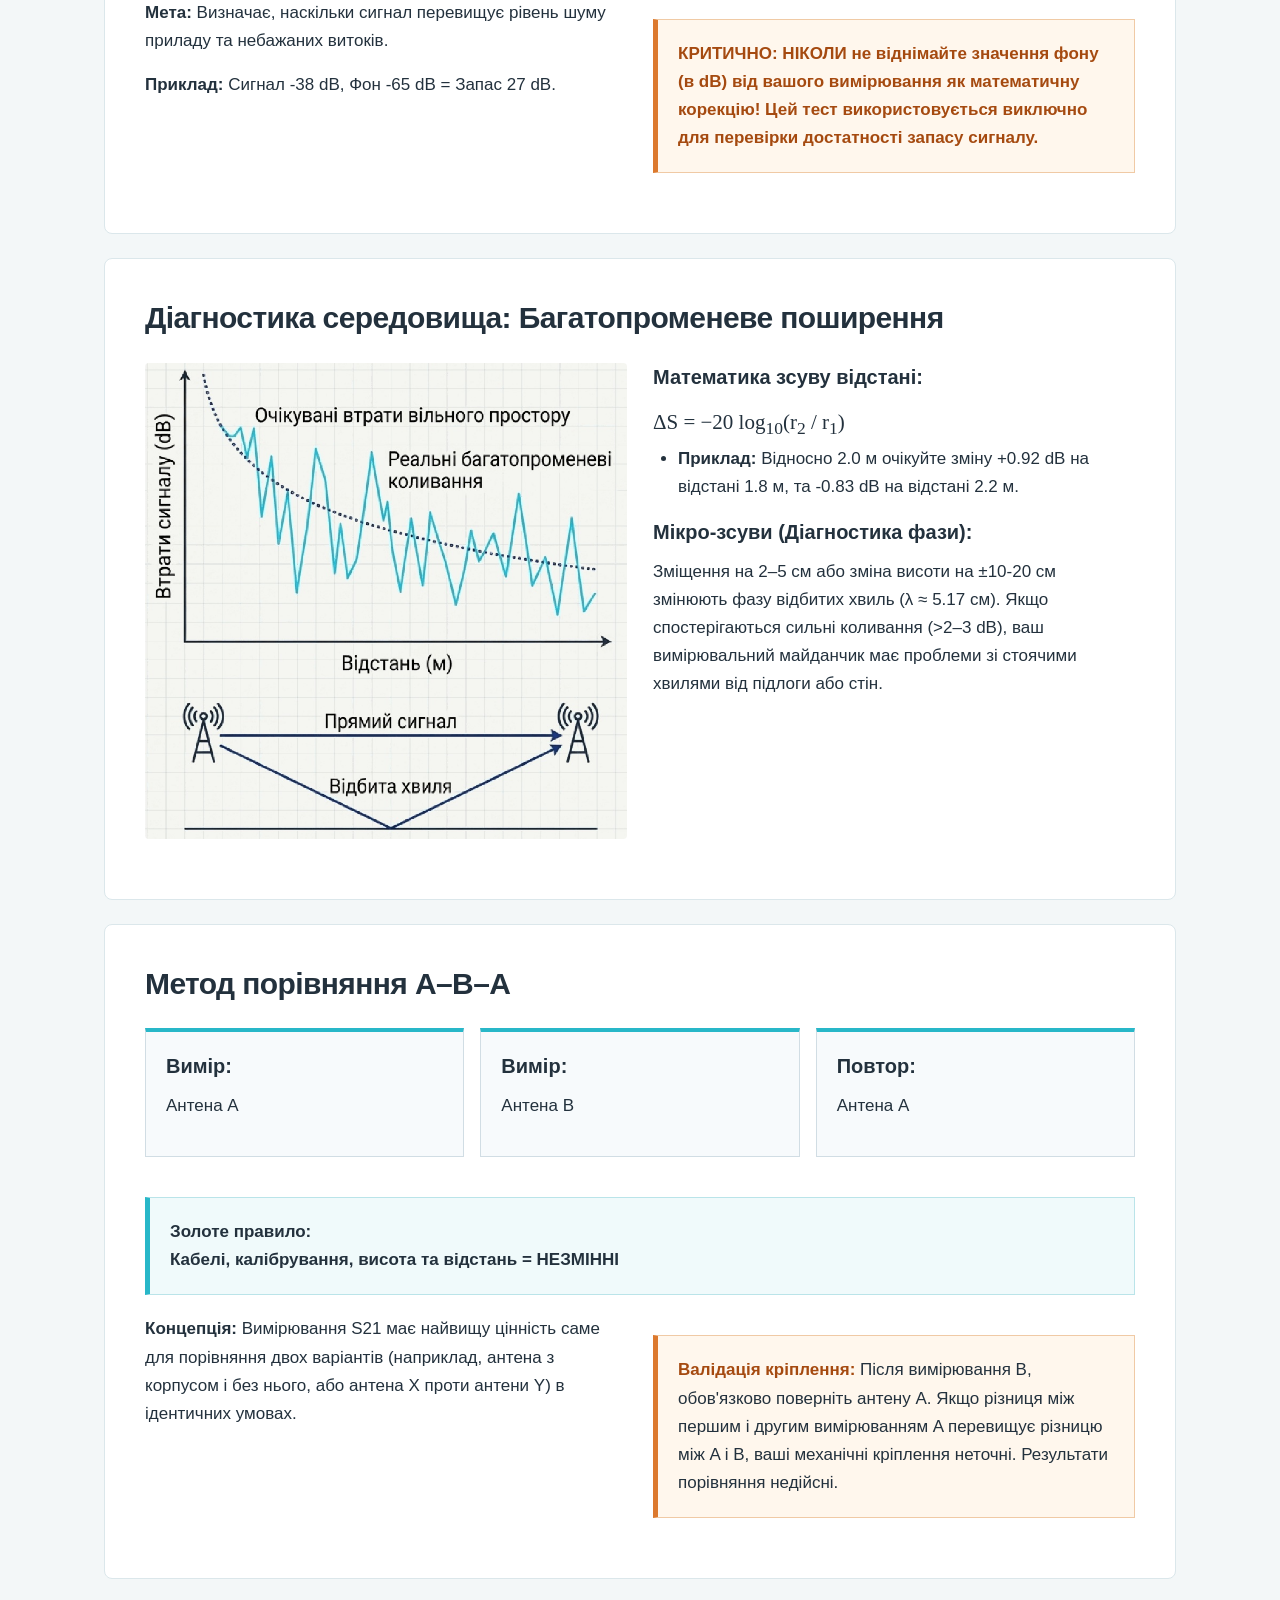
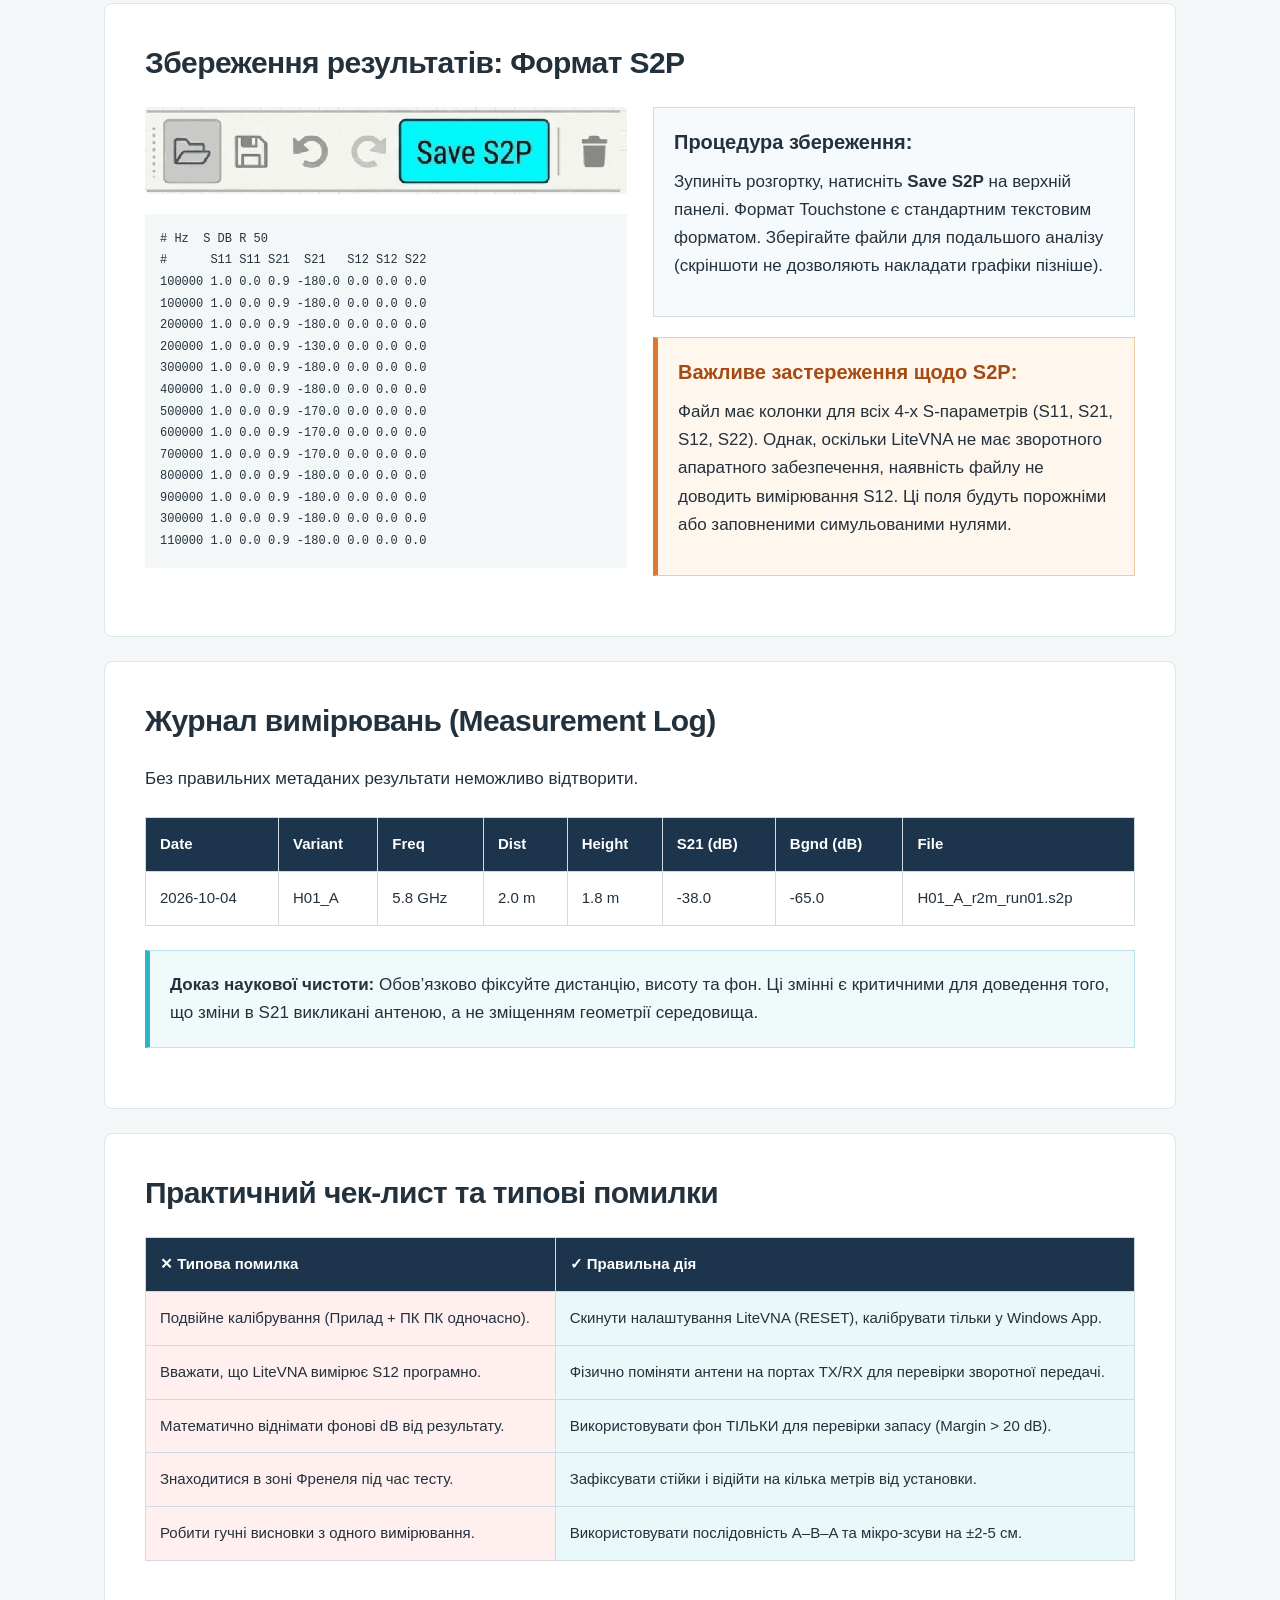
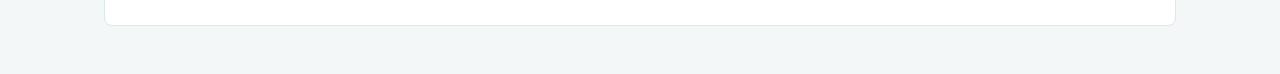
==== commit de2fcf45: "Add NanoVNA software compatibility" ====
--- a/index.html
+++ b/index.html
@@ -1,21 +1,621 @@
-<!DOCTYPE html>
-<html lang="uk"><head><meta charset="utf-8"><meta name="viewport" content="width=device-width, initial-scale=1"><title>Вимірювання передачі антен (S21/S12)</title><style>
-*{box-sizing:border-box}body{margin:0;background:#f3f7f8;color:#23313d;font-family:Arial,Helvetica,sans-serif;font-size:17px;line-height:1.65}.guide{max-width:1120px;margin:auto;padding:24px}section{background:white;margin:0 0 24px;padding:40px;border:1px solid #dbe7eb;border-radius:8px}h2{font-size:30px;line-height:1.25;margin:0 0 26px;font-weight:700;letter-spacing:-.6px}section:first-child h2{font-size:44px;max-width:800px}h3{font-size:20px;line-height:1.4;margin:0 0 12px}p{margin:0 0 16px}img{display:block;width:100%;height:auto;border-radius:4px;margin-bottom:20px}.grid{display:grid;grid-template-columns:1fr 1fr;gap:26px;align-items:start}.note{background:#f0fafb;border:1px solid #bae4e9;border-left:5px solid #28b7c8;padding:20px;margin:20px 0}.warning{background:#fff7ed;border-color:#f0caa5;border-left-color:#dc792e}.warning strong,.warning h3{color:#a54a10}.card{border:1px solid #d1dde4;background:#f7fafc;padding:20px;margin-bottom:20px}.flow{display:grid;grid-template-columns:repeat(auto-fit,minmax(195px,1fr));gap:16px}.flow .card{border-top:4px solid #28b7c8}.formula{font-family:Georgia,'Times New Roman',serif;font-size:21px;line-height:1.9;overflow-wrap:anywhere}.emphasis{text-align:center;margin:25px 0;font-weight:bold}mark{background:#b5f0f2;color:inherit;padding:4px 12px}li{margin:0 0 12px}ol,ul{padding-left:25px;margin-top:0}code,pre{font-family:Consolas,monospace}code{font-size:13px;overflow-wrap:anywhere}pre{font-size:12px;line-height:1.8;background:#f4f7f8;padding:15px;overflow:auto}.table-wrap{overflow:auto;margin:24px 0}table{width:100%;border-collapse:collapse;font-size:15px}th,td{padding:14px;text-align:left;border:1px solid #d0dce2}th{background:#1c354d;color:white}td{vertical-align:top}.checklist td:first-child{background:#fff0ef}.checklist td:last-child{background:#e9f9fa}.credit{text-align:right;color:#7c8991;font-size:10px;margin-top:20px}@media(max-width:700px){.guide{padding:10px}section{padding:22px 18px;margin-bottom:14px}h2{font-size:25px}section:first-child h2{font-size:32px}.grid{grid-template-columns:1fr;gap:12px}.formula{font-size:18px}body{font-size:16px}.checklist{min-width:520px}}@media print{body{background:white}.guide{padding:0;max-width:none}section{break-inside:avoid;border-radius:0}.credit{color:#666}}
-</style></head><body>
-<main class="guide">
-<section id="section-1"><h2>Вимірювання передачі антен (S21/S12)</h2><div class="grid"><div><p>Практичний посібник для технічних спеціалістів з використанням LiteVNA та Windows</p><p><code>[ WORKED_EXAMPLE: 5.8 GHz ] | [ REVISION 3 ]</code></p></div><div><img src="images/cover.jpg" alt="" loading="lazy"></div></div><div class="credit">Gemini Notebook</div></section>
-<section id="section-2"><h2>Що ми вимірюємо (і обмеження LiteVNA)</h2><div class="grid"><div><img src="images/forward.jpg" alt="" loading="lazy"></div><div><img src="images/reverse.jpg" alt="" loading="lazy"></div></div><div class="note"><strong>Концепція:</strong> S21 показує передачу всього радіоканалу у вибраному напрямку, а не абсолютну ефективність антени.<p><span class="formula">S21 (dB) = 20 log<sub>10</sub>|S21|.</span></p></div><div class="note warning"><strong>Апаратне обмеження:</strong> LiteVNA має лише один змішувач (Mixer) і не підтримує пряме цифрове вимірювання S12. Щоб виміряти передачу у зворотному напрямку, необхідно фізично поміняти антени місцями.</div><div class="credit">Gemini Notebook</div></section>
-<section id="section-3"><h2>Апаратне забезпечення та безпека</h2><img src="images/equipment.jpg" alt="" loading="lazy"><div class="grid"><div><div class="card"><h3>□ Обладнання:</h3><ul><li>Ноутбук (Windows 11)</li><li>LiteVNA та USB-кабель</li><li>Неметалеві стійки та рулетка</li></ul><h3>□ ВЧ-компоненти:</h3><ul><li>Антени (напр., 5.8 GHz)</li><li>Два 50 Ω кабелі</li><li>Набір O-S-L та адаптер THRU</li></ul></div></div><div><div class="note warning"><h3>КРИТИЧНО ДЛЯ БЕЗПЕКИ:</h3><p><strong>НІКОЛИ</strong> не підключайте працюючий передавач або підсилювач до LiteVNA. Тільки <strong>пасивні антени.</strong> Уважно перевіряйте роз’єми (SMA vs RP-SMA). Різьба та центральний контакт повинні збігатися.</p></div></div></div><div class="credit">Gemini Notebook</div></section>
-<section id="section-4"><h2>Підключення до Windows: NanoVNA App</h2><div class="grid"><div><img src="images/app.jpg" alt="" loading="lazy"></div><div><ol><li>COM Port: Знайдіть порт USB CDC та натисніть Connect. Якщо порт зайнятий, закрийте інші програми.</li><li>Sweep Range: Введіть значення Start та Stop навколо робочої частоти.</li><li>Trace Selection: Виберіть графік S21 LogMag для передачі та S11 LogMag для відображення.</li><li>Calibration: Розташування меню калібрування (використовуйте тільки після налаштування діапазону).</li></ol></div></div><div class="note">Порада: Не замінюйте драйвер USB Serial CDC на WinUSB наосліп у Windows 11.</div><div class="credit">Gemini Notebook</div></section>
-<section id="section-5"><h2>Налаштування розгортки (Sweep) та крок частоти</h2><div class="flow"><div class="card"><h3>Вхідні дані:</h3><p>Start: 5.5 GHz | Stop: 6.1 GHz | Points: 201</p></div><div class="card"><h3>Математична обробка</h3></div><div class="card"><h3>Результат</h3><p>Крок Δf = 3 MHz</p></div></div><div class="card"><h3>Інженерна математика</h3><div class="formula">Δf = (fStop - fStart) / (N - 1)<br>Δf = (6100 - 5500) / (201 - 1)<br>Δf = 3 MHz</div></div><div class="grid"><div><p><strong>Діапазон:</strong> Встановіть розгортку навколо робочої частоти (напр., 5.8 GHz). Більша кількість точок зменшує крок, але не гарантує кращої загальної точності.</p></div><div><p><strong>Усереднення (Averaging):</strong> Використовуйте 4–8 циклів усереднення для зменшення випадкових шумів. <strong>Увага:</strong> це не усуває статичні відбиття від стін чи підлоги.</p></div></div><div class="credit">Gemini Notebook</div></section>
-<section id="section-6"><h2>Логіка калібрування: Уникнення подвійної корекції</h2><div class="grid"><div><div class="card"><h3>НЕПРАВИЛЬНО</h3><img src="images/wrong.jpg" alt="" loading="lazy"><p><strong>Апаратне калібрування:</strong> Дійсне лише для автономного використання приладу без ПК.</p></div></div><div><div class="card"><h3>ПРАВИЛЬНО</h3><img src="images/right.jpg" alt="" loading="lazy"><p><strong>Програмне калібрування (PC Workflow):</strong> Програма керує вимірюванням і зберігає власну корекцію.</p></div></div></div><div class="note warning"><strong>ЗОЛОТЕ ПРАВИЛО:</strong> Не застосовуйте <strong>корекцію двічі!</strong> Перед калібруванням у Windows App обов’язково скиньте апаратне калібрування на самому LiteVNA (CAL -&gt; RESET).</div><div class="credit">Gemini Notebook</div></section>
-<section id="section-7"><h2>Покрокове калібрування кабелів (O-S-L-I-T)</h2><div class="grid"><div><img src="images/calibration.jpg" alt="" loading="lazy"></div><div><ol><li><strong>OPEN, SHORT, LOAD:</strong> Підключіть стандарти по черзі до кінця кабелю PORT 1 (TX).</li><li><strong>ISOLN:</strong> Підключіть 50 Ω навантаження до обох кабелів окремо. Не з’єднуйте їх!</li><li><strong>THRU:</strong> З’єднайте обидва кінці кабелів за допомогою короткого адаптера.</li></ol><div class="note warning"><h3>Валідація після калібрування:</h3><ul><li>Графік THRU (S21) має бути близько 0 dB (±0.5 dB).</li><li>Графік LOAD (S11) має бути &lt;-20 dB на робочій частоті.</li></ul></div></div></div><div class="credit">Gemini Notebook</div></section>
-<section id="section-8"><h2>Фізичне розміщення та 'Дальня зона' (Far-Field)</h2><div class="grid"><div><img src="images/placement.jpg" alt="" loading="lazy"></div><div><p><strong>Вирівнювання:</strong><br>Спрямуйте відкритий кінець Helix у центр Cloverleaf. Вирівняйте поляризацію та звільніть зону Френеля від людей та металу.</p><div class="card"><h3>Engineer's Math</h3><div class="formula">λ = c / f = 299792458 / (5.8 × 10<sup>9</sup>) = 0.0516 m</div><p>Оцінка: <span class="formula">R ≥ 2D<sup>2</sup> / λ</span></p><p>Якщо D = 0.18 m (максимальний розмір антени):</p><div class="formula">R ≥ 2(0.18)<sup>2</sup> / 0.0516 ≈ 1.25 m</div></div></div></div><div class="note warning"><strong>Примітка:</strong> Початкова відстань 2.0 м задовольняє умову R &gt; 1.25 м. Це гарантує планарність хвилі, але НЕ усуває фізичні відбиття від стін.</div><div class="credit">Gemini Notebook</div></section>
-<section id="section-9"><h2>Виконання вимірювання</h2><div class="flow"><div class="card"><h3>1. Connect</h3><p>Підключіть PORT 1 до передавальної антени, PORT 2 до приймальної.</p></div><div class="card"><h3>2. Live Sweep</h3><p>Запустіть безперервну розгортку. Знайдіть максимум S21 за допомогою мікро-налаштувань кута антени.</p></div><div class="card"><h3>3. Lock &amp; Clear</h3><p>Зафіксуйте стійки.</p><p><strong>ВІДІЙДІТЬ від зони вимірювання. Ваше тіло критично впливає на S21.</strong></p></div><div class="card"><h3>4. Record</h3><p>Запишіть значення S21 та S11 на 5.8 GHz. Збережіть графік.</p></div></div><div class="note"><strong>Відтворюваність:</strong> Зробіть щонайменше 3 проходи без змін. Потім зніміть і встановіть антену знову, щоб перевірити точність механічного кріплення.</div><div class="credit">Gemini Notebook</div></section>
-<section id="section-10"><h2>Перевірка фону (Background Reality Check)</h2><img src="images/background.jpg" alt="" loading="lazy"><div class="formula emphasis">S21 (Signal) - S21 (Background) = Margin (Запас)<br><mark>Target ≥ 20 dB</mark></div><div class="grid"><div><p><strong>Мета:</strong> Визначає, наскільки сигнал перевищує рівень шуму приладу та небажаних витоків.</p><p><strong>Приклад:</strong> Сигнал -38 dB, Фон -65 dB = Запас 27 dB.</p></div><div><div class="note warning"><strong>КРИТИЧНО: НІКОЛИ не віднімайте значення фону (в dB) від вашого вимірювання як математичну корекцію! Цей тест використовується виключно для перевірки достатності запасу сигналу.</strong></div></div></div><div class="credit">Gemini Notebook</div></section>
-<section id="section-11"><h2>Діагностика середовища: Багатопроменеве поширення</h2><div class="grid"><div><img src="images/multipath.jpg" alt="" loading="lazy"></div><div><h3>Математика зсуву відстані:</h3><div class="formula">ΔS = −20 log<sub>10</sub>(r<sub>2</sub> / r<sub>1</sub>)</div><ul><li><strong>Приклад:</strong> Відносно 2.0 м очікуйте зміну +0.92 dB на відстані 1.8 м, та -0.83 dB на відстані 2.2 м.</li></ul><h3>Мікро-зсуви (Діагностика фази):</h3><p>Зміщення на 2–5 см або зміна висоти на ±10-20 см змінюють фазу відбитих хвиль (λ ≈ 5.17 см). Якщо спостерігаються сильні коливання (&gt;2–3 dB), ваш вимірювальний майданчик має проблеми зі стоячими хвилями від підлоги або стін.</p></div></div><div class="credit">Gemini Notebook</div></section>
-<section id="section-12"><h2>Метод порівняння A–B–A</h2><div class="flow"><div class="card"><h3>Вимір:</h3><p>Антена A</p></div><div class="card"><h3>Вимір:</h3><p>Антена B</p></div><div class="card"><h3>Повтор:</h3><p>Антена A</p></div></div><div class="note"><strong>Золоте правило:<br>Кабелі, калібрування, висота та відстань = НЕЗМІННІ</strong></div><div class="grid"><div><p><strong>Концепція:</strong> Вимірювання S21 має найвищу цінність саме для порівняння двох варіантів (наприклад, антена з корпусом і без нього, або антена X проти антени Y) в ідентичних умовах.</p></div><div><div class="note warning"><strong>Валідація кріплення:</strong> Після вимірювання B, обов'язково поверніть антену A. Якщо різниця між першим і другим вимірюванням A перевищує різницю між A і B, ваші механічні кріплення неточні. Результати порівняння недійсні.</div></div></div><div class="credit">Gemini Notebook</div></section>
-<section id="section-13"><h2>Збереження результатів: Формат S2P</h2><div class="grid"><div><img src="images/save.jpg" alt="" loading="lazy"><pre># Hz  S DB R 50
+<!doctype html>
+<html lang="uk">
+  <head>
+    <meta charset="utf-8" />
+    <meta name="viewport" content="width=device-width, initial-scale=1" />
+    <title>Вимірювання передачі антен (S21/S12)</title>
+    <style>
+      * {
+        box-sizing: border-box;
+      }
+      body {
+        margin: 0;
+        background: #f3f7f8;
+        color: #23313d;
+        font-family: Arial, Helvetica, sans-serif;
+        font-size: 17px;
+        line-height: 1.65;
+      }
+      .guide {
+        max-width: 1120px;
+        margin: auto;
+        padding: 24px;
+      }
+      section {
+        background: white;
+        margin: 0 0 24px;
+        padding: 40px;
+        border: 1px solid #dbe7eb;
+        border-radius: 8px;
+      }
+      h2 {
+        font-size: 30px;
+        line-height: 1.25;
+        margin: 0 0 26px;
+        font-weight: 700;
+        letter-spacing: -0.6px;
+      }
+      section:first-child h2 {
+        font-size: 44px;
+        max-width: 800px;
+      }
+      h3 {
+        font-size: 20px;
+        line-height: 1.4;
+        margin: 0 0 12px;
+      }
+      p {
+        margin: 0 0 16px;
+      }
+      img {
+        display: block;
+        width: 100%;
+        height: auto;
+        border-radius: 4px;
+        margin-bottom: 20px;
+      }
+      .grid {
+        display: grid;
+        grid-template-columns: 1fr 1fr;
+        gap: 26px;
+        align-items: start;
+      }
+      #section-1 > .grid {
+        grid-template-columns: 1fr;
+      }
+      .note {
+        background: #f0fafb;
+        border: 1px solid #bae4e9;
+        border-left: 5px solid #28b7c8;
+        padding: 20px;
+        margin: 20px 0;
+      }
+      .warning {
+        background: #fff7ed;
+        border-color: #f0caa5;
+        border-left-color: #dc792e;
+      }
+      .warning strong,
+      .warning h3 {
+        color: #a54a10;
+      }
+      .card {
+        border: 1px solid #d1dde4;
+        background: #f7fafc;
+        padding: 20px;
+        margin-bottom: 20px;
+      }
+      .flow {
+        display: grid;
+        grid-template-columns: repeat(auto-fit, minmax(195px, 1fr));
+        gap: 16px;
+      }
+      .flow .card {
+        border-top: 4px solid #28b7c8;
+      }
+      .formula {
+        font-family: Georgia, "Times New Roman", serif;
+        font-size: 21px;
+        line-height: 1.9;
+        overflow-wrap: anywhere;
+      }
+      .emphasis {
+        text-align: center;
+        margin: 25px 0;
+        font-weight: bold;
+      }
+      mark {
+        background: #b5f0f2;
+        color: inherit;
+        padding: 4px 12px;
+      }
+      li {
+        margin: 0 0 12px;
+      }
+      ol,
+      ul {
+        padding-left: 25px;
+        margin-top: 0;
+      }
+      code,
+      pre {
+        font-family: Consolas, monospace;
+      }
+      code {
+        font-size: 13px;
+        overflow-wrap: anywhere;
+      }
+      pre {
+        font-size: 12px;
+        line-height: 1.8;
+        background: #f4f7f8;
+        padding: 15px;
+        overflow: auto;
+      }
+      .table-wrap {
+        overflow: auto;
+        margin: 24px 0;
+      }
+      table {
+        width: 100%;
+        border-collapse: collapse;
+        font-size: 15px;
+      }
+      th,
+      td {
+        padding: 14px;
+        text-align: left;
+        border: 1px solid #d0dce2;
+      }
+      th {
+        background: #1c354d;
+        color: white;
+      }
+      td {
+        vertical-align: top;
+      }
+      .checklist td:first-child {
+        background: #fff0ef;
+      }
+      .checklist td:last-child {
+        background: #e9f9fa;
+      }
+      .credit {
+        text-align: right;
+        color: #7c8991;
+        font-size: 10px;
+        margin-top: 20px;
+      }
+      @media (max-width: 700px) {
+        .guide {
+          padding: 10px;
+        }
+        section {
+          padding: 22px 18px;
+          margin-bottom: 14px;
+        }
+        h2 {
+          font-size: 25px;
+        }
+        section:first-child h2 {
+          font-size: 32px;
+        }
+        .grid {
+          grid-template-columns: 1fr;
+          gap: 12px;
+        }
+        .formula {
+          font-size: 18px;
+        }
+        body {
+          font-size: 16px;
+        }
+        .checklist {
+          min-width: 520px;
+        }
+      }
+      @media print {
+        body {
+          background: white;
+        }
+        .guide {
+          padding: 0;
+          max-width: none;
+        }
+        section {
+          break-inside: avoid;
+          border-radius: 0;
+        }
+        .credit {
+          color: #666;
+        }
+      }
+    </style>
+  </head>
+  <body>
+    <main class="guide">
+      <section id="section-1">
+        <h2>Вимірювання передачі антен (S21/S12)</h2>
+        <div class="grid">
+          <div>
+            <p>
+              Практичний посібник для технічних спеціалістів з використанням
+              LiteVNA та Windows
+            </p>
+            <p><code>[ WORKED_EXAMPLE: 5.8 GHz ] | [ REVISION 4 ]</code></p>
+          </div>
+          <div><img src="images/cover.jpg" alt="" loading="lazy" /></div>
+        </div>
+        
+      </section>
+      <section id="section-2">
+        <h2>Що ми вимірюємо (і обмеження LiteVNA)</h2>
+        <div class="grid">
+          <div><img src="images/forward.jpg" alt="" loading="lazy" /></div>
+          <div><img src="images/reverse.jpg" alt="" loading="lazy" /></div>
+        </div>
+        <div class="note">
+          <strong>Концепція:</strong> S21 показує передачу всього радіоканалу у
+          вибраному напрямку, а не абсолютну ефективність антени.
+          <p>
+            <span class="formula">S21 (dB) = 20 log<sub>10</sub>|S21|.</span>
+          </p>
+        </div>
+        <div class="note warning">
+          <strong>Апаратне обмеження:</strong> LiteVNA має лише один змішувач
+          (Mixer) і не підтримує пряме цифрове вимірювання S12. Щоб виміряти
+          передачу у зворотному напрямку, необхідно фізично поміняти антени
+          місцями.
+        </div>
+        
+      </section>
+      <section id="section-3">
+        <h2>Апаратне забезпечення та безпека</h2>
+        <img src="images/equipment.jpg" alt="" loading="lazy" />
+        <h3>Програми для вимірювання та завантаження</h3>
+        <div class="flow">
+          <div class="card">
+            <h3>NanoVNA App</h3>
+            <p><strong>Сумісність:</strong> NanoVNA та LiteVNA: підтримку заявлено для збірки v1.1.215 на DEEPELEC. NanoVNA-H/H4 належать до сімейства V1; сумісність інших моделей залежить від збірки програми та прошивки. <a href="https://deepelec.com/support/" target="_blank" rel="noopener noreferrer">Джерело сумісності</a>.</p>
+            <p>Програма для Windows: керування розгорткою через USB, калібрування, відображення S11/S21 та збереження даних Touchstone. Використовуйте версію з підтримкою LiteVNA.</p>
+            <p><a href="https://deepelec.com/support/" target="_blank" rel="noopener noreferrer">Завантажити для Windows — розділ NanoVNA-App</a></p>
+            <p>На сторінці DEEPELEC є NanoVNA-App v1.1.215 із заявленою підтримкою LiteVNA.</p>
+          </div>
+          <div class="card">
+            <h3>NanoVNA-Saver</h3>
+            <p><strong>Сумісність:</strong> NanoVNA, NanoVNA-H, NanoVNA-H4, NanoVNA-F та LiteVNA прямо зазначені у списку сумісних приладів проєкту. Підтримку інших модифікацій перевіряйте окремо. <a href="https://github.com/NanoVNA-Saver/nanovna-saver#current-features" target="_blank" rel="noopener noreferrer">Джерело сумісності</a>.</p>
+            <p>Альтернатива з підтримкою LiteVNA: графіки S11/S21, усереднення, сегментовані вимірювання, порівняння з опорною трасою та імпорт/експорт Touchstone.</p>
+            <p><a href="https://github.com/NanoVNA-Saver/nanovna-saver/releases/latest" target="_blank" rel="noopener noreferrer">Завантажити NanoVNA-Saver — Releases</a></p>
+            <p><a href="https://github.com/NanoVNA-Saver/nanovna-saver" target="_blank" rel="noopener noreferrer">Опис та сумісні прилади</a></p>
+          </div>
+          <div class="card">
+            <h3>NanoVNA-QT</h3>
+            <p><strong>Сумісність:</strong> Сімейство NanoVNA V2, зокрема V2 Plus4, згідно зі списком апаратних версій розробника. Класичні NanoVNA-H/H4 (V1) та LiteVNA не входять до заявленої підтримки цього офіційного випуску. <a href="https://github.com/nanovna-v2/NanoVNA-QT/releases" target="_blank" rel="noopener noreferrer">Джерело сумісності</a>.</p>
+            <p>Аналог для приладів NanoVNA V2. <strong>Офіційна версія не підтримує LiteVNA</strong>; для цього посібника оберіть NanoVNA App або NanoVNA-Saver.</p>
+            <p><a href="https://nanorfe.com/nanovna-v2-software.html" target="_blank" rel="noopener noreferrer">Завантажити NanoVNA-QT для NanoVNA V2</a></p>
+            <p><a href="https://github.com/nanovna-v2/NanoVNA-QT/releases" target="_blank" rel="noopener noreferrer">Версії та умови сумісності</a></p>
+          </div>
+        </div>
+
+        <div class="grid">
+          <div>
+            <div class="card">
+              <h3>□ Обладнання:</h3>
+              <ul>
+                <li>Ноутбук (Windows 11)</li>
+                <li>LiteVNA та USB-кабель</li>
+                <li>Неметалеві стійки та рулетка</li>
+              </ul>
+              <h3>□ ВЧ-компоненти:</h3>
+              <ul>
+                <li>Антени (напр., 5.8 GHz)</li>
+                <li>Два 50 Ω кабелі</li>
+                <li>Набір O-S-L та адаптер THRU</li>
+              </ul>
+            </div>
+          </div>
+          <div>
+            <div class="note warning">
+              <h3>КРИТИЧНО ДЛЯ БЕЗПЕКИ:</h3>
+              <p>
+                <strong>НІКОЛИ</strong> не підключайте працюючий передавач або
+                підсилювач до LiteVNA. Тільки
+                <strong>пасивні антени.</strong> Уважно перевіряйте роз’єми (SMA
+                vs RP-SMA). Різьба та центральний контакт повинні збігатися.
+              </p>
+            </div>
+          </div>
+        </div>
+        
+      </section>
+      <section id="section-4">
+        <h2>Підключення до Windows: NanoVNA App</h2>
+        <div class="grid">
+          <div><img src="images/app.jpg" alt="" loading="lazy" /></div>
+          <div>
+            <ol>
+              <li>
+                COM Port: Знайдіть порт USB CDC та натисніть Connect. Якщо порт
+                зайнятий, закрийте інші програми.
+              </li>
+              <li>
+                Sweep Range: Введіть значення Start та Stop навколо робочої
+                частоти.
+              </li>
+              <li>
+                Trace Selection: Виберіть графік S21 LogMag для передачі та S11
+                LogMag для відображення.
+              </li>
+              <li>
+                Calibration: Розташування меню калібрування (використовуйте
+                тільки після налаштування діапазону).
+              </li>
+            </ol>
+          </div>
+        </div>
+        <div class="note">
+          Порада: Не замінюйте драйвер USB Serial CDC на WinUSB наосліп у
+          Windows 11.
+        </div>
+        
+      </section>
+      <section id="section-5">
+        <h2>Налаштування розгортки (Sweep) та крок частоти</h2>
+        <div class="flow">
+          <div class="card">
+            <h3>Вхідні дані:</h3>
+            <p>Start: 5.5 GHz | Stop: 6.1 GHz | Points: 201</p>
+          </div>
+          <div class="card"><h3>Математична обробка</h3></div>
+          <div class="card">
+            <h3>Результат</h3>
+            <p>Крок Δf = 3 MHz</p>
+          </div>
+        </div>
+        <div class="card">
+          <h3>Інженерна математика</h3>
+          <div class="formula">
+            Δf = (fStop - fStart) / (N - 1)<br />Δf = (6100 - 5500) / (201 -
+            1)<br />Δf = 3 MHz
+          </div>
+        </div>
+        <div class="grid">
+          <div>
+            <p>
+              <strong>Діапазон:</strong> Встановіть розгортку навколо робочої
+              частоти (напр., 5.8 GHz). Більша кількість точок зменшує крок, але
+              не гарантує кращої загальної точності.
+            </p>
+          </div>
+          <div>
+            <p>
+              <strong>Усереднення (Averaging):</strong> Використовуйте 4–8
+              циклів усереднення для зменшення випадкових шумів.
+              <strong>Увага:</strong> це не усуває статичні відбиття від стін чи
+              підлоги.
+            </p>
+          </div>
+        </div>
+        
+      </section>
+      <section id="section-6">
+        <h2>Логіка калібрування: Уникнення подвійної корекції</h2>
+        <div class="grid">
+          <div>
+            <div class="card">
+              <h3>НЕПРАВИЛЬНО</h3>
+              <img src="images/wrong.jpg" alt="" loading="lazy" />
+              <p>
+                <strong>Апаратне калібрування:</strong> Дійсне лише для
+                автономного використання приладу без ПК.
+              </p>
+            </div>
+          </div>
+          <div>
+            <div class="card">
+              <h3>ПРАВИЛЬНО</h3>
+              <img src="images/right.jpg" alt="" loading="lazy" />
+              <p>
+                <strong>Програмне калібрування (PC Workflow):</strong> Програма
+                керує вимірюванням і зберігає власну корекцію.
+              </p>
+            </div>
+          </div>
+        </div>
+        <div class="note warning">
+          <strong>ЗОЛОТЕ ПРАВИЛО:</strong> Не застосовуйте
+          <strong>корекцію двічі!</strong> Перед калібруванням у Windows App
+          обов’язково скиньте апаратне калібрування на самому LiteVNA (CAL -&gt;
+          RESET).
+        </div>
+        
+      </section>
+      <section id="section-7">
+        <h2>Покрокове калібрування кабелів (O-S-L-I-T)</h2>
+        <div class="grid">
+          <div><img src="images/calibration.jpg" alt="" loading="lazy" /></div>
+          <div>
+            <ol>
+              <li>
+                <strong>OPEN, SHORT, LOAD:</strong> Підключіть стандарти по
+                черзі до кінця кабелю PORT 1 (TX).
+              </li>
+              <li>
+                <strong>ISOLN:</strong> Підключіть 50 Ω навантаження до обох
+                кабелів окремо. Не з’єднуйте їх!
+              </li>
+              <li>
+                <strong>THRU:</strong> З’єднайте обидва кінці кабелів за
+                допомогою короткого адаптера.
+              </li>
+            </ol>
+            <div class="note warning">
+              <h3>Валідація після калібрування:</h3>
+              <ul>
+                <li>Графік THRU (S21) має бути близько 0 dB (±0.5 dB).</li>
+                <li>
+                  Графік LOAD (S11) має бути &lt;-20 dB на робочій частоті.
+                </li>
+              </ul>
+            </div>
+          </div>
+        </div>
+        
+      </section>
+      <section id="section-8">
+        <h2>Фізичне розміщення та 'Дальня зона' (Far-Field)</h2>
+        <div class="grid">
+          <div><img src="images/placement.jpg" alt="" loading="lazy" /></div>
+          <div>
+            <p>
+              <strong>Вирівнювання:</strong><br />Спрямуйте відкритий кінець
+              Helix у центр Cloverleaf. Вирівняйте поляризацію та звільніть зону
+              Френеля від людей та металу.
+            </p>
+            <div class="card">
+              <h3>Engineer's Math</h3>
+              <div class="formula">
+                λ = c / f = 299792458 / (5.8 × 10<sup>9</sup>) = 0.0516 m
+              </div>
+              <p>
+                Оцінка: <span class="formula">R ≥ 2D<sup>2</sup> / λ</span>
+              </p>
+              <p>Якщо D = 0.18 m (максимальний розмір антени):</p>
+              <div class="formula">
+                R ≥ 2(0.18)<sup>2</sup> / 0.0516 ≈ 1.25 m
+              </div>
+            </div>
+          </div>
+        </div>
+        <div class="note warning">
+          <strong>Примітка:</strong> Початкова відстань 2.0 м задовольняє умову
+          R &gt; 1.25 м. Це гарантує планарність хвилі, але НЕ усуває фізичні
+          відбиття від стін.
+        </div>
+        
+      </section>
+      <section id="section-9">
+        <h2>Виконання вимірювання</h2>
+        <div class="flow">
+          <div class="card">
+            <h3>1. Connect</h3>
+            <p>
+              Підключіть PORT 1 до передавальної антени, PORT 2 до приймальної.
+            </p>
+          </div>
+          <div class="card">
+            <h3>2. Live Sweep</h3>
+            <p>
+              Запустіть безперервну розгортку. Знайдіть максимум S21 за
+              допомогою мікро-налаштувань кута антени.
+            </p>
+          </div>
+          <div class="card">
+            <h3>3. Lock &amp; Clear</h3>
+            <p>Зафіксуйте стійки.</p>
+            <p>
+              <strong
+                >ВІДІЙДІТЬ від зони вимірювання. Ваше тіло критично впливає на
+                S21.</strong
+              >
+            </p>
+          </div>
+          <div class="card">
+            <h3>4. Record</h3>
+            <p>Запишіть значення S21 та S11 на 5.8 GHz. Збережіть графік.</p>
+          </div>
+        </div>
+        <div class="note">
+          <strong>Відтворюваність:</strong> Зробіть щонайменше 3 проходи без
+          змін. Потім зніміть і встановіть антену знову, щоб перевірити точність
+          механічного кріплення.
+        </div>
+        
+      </section>
+      <section id="section-10">
+        <h2>Перевірка фону (Background Reality Check)</h2>
+        <img src="images/background.jpg" alt="" loading="lazy" />
+        <div class="formula emphasis">
+          S21 (Signal) - S21 (Background) = Margin (Запас)<br /><mark
+            >Target ≥ 20 dB</mark
+          >
+        </div>
+        <div class="grid">
+          <div>
+            <p>
+              <strong>Мета:</strong> Визначає, наскільки сигнал перевищує рівень
+              шуму приладу та небажаних витоків.
+            </p>
+            <p>
+              <strong>Приклад:</strong> Сигнал -38 dB, Фон -65 dB = Запас 27 dB.
+            </p>
+          </div>
+          <div>
+            <div class="note warning">
+              <strong
+                >КРИТИЧНО: НІКОЛИ не віднімайте значення фону (в dB) від вашого
+                вимірювання як математичну корекцію! Цей тест використовується
+                виключно для перевірки достатності запасу сигналу.</strong
+              >
+            </div>
+          </div>
+        </div>
+        
+      </section>
+      <section id="section-11">
+        <h2>Діагностика середовища: Багатопроменеве поширення</h2>
+        <div class="grid">
+          <div><img src="images/multipath.jpg" alt="" loading="lazy" /></div>
+          <div>
+            <h3>Математика зсуву відстані:</h3>
+            <div class="formula">
+              ΔS = −20 log<sub>10</sub>(r<sub>2</sub> / r<sub>1</sub>)
+            </div>
+            <ul>
+              <li>
+                <strong>Приклад:</strong> Відносно 2.0 м очікуйте зміну +0.92 dB
+                на відстані 1.8 м, та -0.83 dB на відстані 2.2 м.
+              </li>
+            </ul>
+            <h3>Мікро-зсуви (Діагностика фази):</h3>
+            <p>
+              Зміщення на 2–5 см або зміна висоти на ±10-20 см змінюють фазу
+              відбитих хвиль (λ ≈ 5.17 см). Якщо спостерігаються сильні
+              коливання (&gt;2–3 dB), ваш вимірювальний майданчик має проблеми
+              зі стоячими хвилями від підлоги або стін.
+            </p>
+          </div>
+        </div>
+        
+      </section>
+      <section id="section-12">
+        <h2>Метод порівняння A–B–A</h2>
+        <div class="flow">
+          <div class="card">
+            <h3>Вимір:</h3>
+            <p>Антена A</p>
+          </div>
+          <div class="card">
+            <h3>Вимір:</h3>
+            <p>Антена B</p>
+          </div>
+          <div class="card">
+            <h3>Повтор:</h3>
+            <p>Антена A</p>
+          </div>
+        </div>
+        <div class="note">
+          <strong
+            >Золоте правило:<br />Кабелі, калібрування, висота та відстань =
+            НЕЗМІННІ</strong
+          >
+        </div>
+        <div class="grid">
+          <div>
+            <p>
+              <strong>Концепція:</strong> Вимірювання S21 має найвищу цінність
+              саме для порівняння двох варіантів (наприклад, антена з корпусом і
+              без нього, або антена X проти антени Y) в ідентичних умовах.
+            </p>
+          </div>
+          <div>
+            <div class="note warning">
+              <strong>Валідація кріплення:</strong> Після вимірювання B,
+              обов'язково поверніть антену A. Якщо різниця між першим і другим
+              вимірюванням A перевищує різницю між A і B, ваші механічні
+              кріплення неточні. Результати порівняння недійсні.
+            </div>
+          </div>
+        </div>
+        
+      </section>
+      <section id="section-13">
+        <h2>Збереження результатів: Формат S2P</h2>
+        <div class="grid">
+          <div>
+            <img src="images/save.jpg" alt="" loading="lazy" />
+            <pre>
+# Hz  S DB R 50
 #      S11 S11 S21  S21   S12 S12 S22
 100000 1.0 0.0 0.9 -180.0 0.0 0.0 0.0
 100000 1.0 0.0 0.9 -180.0 0.0 0.0 0.0
@@ -29,8 +629,119 @@
 800000 1.0 0.0 0.9 -180.0 0.0 0.0 0.0
 900000 1.0 0.0 0.9 -180.0 0.0 0.0 0.0
 300000 1.0 0.0 0.9 -180.0 0.0 0.0 0.0
-110000 1.0 0.0 0.9 -180.0 0.0 0.0 0.0</pre></div><div><div class="card"><h3>Процедура збереження:</h3><p>Зупиніть розгортку, натисніть <strong>Save S2P</strong> на верхній панелі. Формат Touchstone є стандартним текстовим форматом. Зберігайте файли для подальшого аналізу (скріншоти не дозволяють накладати графіки пізніше).</p></div><div class="note warning"><h3>Важливе застереження щодо S2P:</h3><p>Файл має колонки для всіх 4-х S-параметрів (S11, S21, S12, S22). Однак, оскільки LiteVNA не має зворотного апаратного забезпечення, наявність файлу не доводить вимірювання S12. Ці поля будуть порожніми або заповненими симульованими нулями.</p></div></div></div><div class="credit">Gemini Notebook</div></section>
-<section id="section-14"><h2>Журнал вимірювань (Measurement Log)</h2><p>Без правильних метаданих результати неможливо відтворити.</p><div class="table-wrap"><table><thead><tr><th>Date</th><th>Variant</th><th>Freq</th><th>Dist</th><th>Height</th><th>S21 (dB)</th><th>Bgnd (dB)</th><th>File</th></tr></thead><tbody><tr><td>2026-10-04</td><td>H01_A</td><td>5.8 GHz</td><td>2.0 m</td><td>1.8 m</td><td>-38.0</td><td>-65.0</td><td>H01_A_r2m_run01.s2p</td></tr></tbody></table></div><div class="note"><strong>Доказ наукової чистоти:</strong> Обов’язково фіксуйте дистанцію, висоту та фон. Ці змінні є критичними для доведення того, що зміни в S21 викликані антеною, а не зміщенням геометрії середовища.</div><div class="credit">Gemini Notebook</div></section>
-<section id="section-15"><h2>Практичний чек-лист та типові помилки</h2><div class="table-wrap"><table class="checklist"><thead><tr><th>✕ Типова помилка</th><th>✓ Правильна дія</th></tr></thead><tbody><tr><td>Подвійне калібрування (Прилад + ПК ПК одночасно).</td><td>Скинути налаштування LiteVNA (RESET), калібрувати тільки у Windows App.</td></tr><tr><td>Вважати, що LiteVNA вимірює S12 програмно.</td><td>Фізично поміняти антени на портах TX/RX для перевірки зворотної передачі.</td></tr><tr><td>Математично віднімати фонові dB від результату.</td><td>Використовувати фон ТІЛЬКИ для перевірки запасу (Margin &gt; 20 dB).</td></tr><tr><td>Знаходитися в зоні Френеля під час тесту.</td><td>Зафіксувати стійки і відійти на кілька метрів від установки.</td></tr><tr><td>Робити гучні висновки з одного вимірювання.</td><td>Використовувати послідовність A–B–A та мікро-зсуви на ±2-5 см.</td></tr></tbody></table></div><div class="credit">Gemini Notebook</div></section>
-</main>
-</body></html>+110000 1.0 0.0 0.9 -180.0 0.0 0.0 0.0</pre
+            >
+          </div>
+          <div>
+            <div class="card">
+              <h3>Процедура збереження:</h3>
+              <p>
+                Зупиніть розгортку, натисніть <strong>Save S2P</strong> на
+                верхній панелі. Формат Touchstone є стандартним текстовим
+                форматом. Зберігайте файли для подальшого аналізу (скріншоти не
+                дозволяють накладати графіки пізніше).
+              </p>
+            </div>
+            <div class="note warning">
+              <h3>Важливе застереження щодо S2P:</h3>
+              <p>
+                Файл має колонки для всіх 4-х S-параметрів (S11, S21, S12, S22).
+                Однак, оскільки LiteVNA не має зворотного апаратного
+                забезпечення, наявність файлу не доводить вимірювання S12. Ці
+                поля будуть порожніми або заповненими симульованими нулями.
+              </p>
+            </div>
+          </div>
+        </div>
+        
+      </section>
+      <section id="section-14">
+        <h2>Журнал вимірювань (Measurement Log)</h2>
+        <p>Без правильних метаданих результати неможливо відтворити.</p>
+        <div class="table-wrap">
+          <table>
+            <thead>
+              <tr>
+                <th>Date</th>
+                <th>Variant</th>
+                <th>Freq</th>
+                <th>Dist</th>
+                <th>Height</th>
+                <th>S21 (dB)</th>
+                <th>Bgnd (dB)</th>
+                <th>File</th>
+              </tr>
+            </thead>
+            <tbody>
+              <tr>
+                <td>2026-10-04</td>
+                <td>H01_A</td>
+                <td>5.8 GHz</td>
+                <td>2.0 m</td>
+                <td>1.8 m</td>
+                <td>-38.0</td>
+                <td>-65.0</td>
+                <td>H01_A_r2m_run01.s2p</td>
+              </tr>
+            </tbody>
+          </table>
+        </div>
+        <div class="note">
+          <strong>Доказ наукової чистоти:</strong> Обов’язково фіксуйте
+          дистанцію, висоту та фон. Ці змінні є критичними для доведення того,
+          що зміни в S21 викликані антеною, а не зміщенням геометрії середовища.
+        </div>
+        
+      </section>
+      <section id="section-15">
+        <h2>Практичний чек-лист та типові помилки</h2>
+        <div class="table-wrap">
+          <table class="checklist">
+            <thead>
+              <tr>
+                <th>✕ Типова помилка</th>
+                <th>✓ Правильна дія</th>
+              </tr>
+            </thead>
+            <tbody>
+              <tr>
+                <td>Подвійне калібрування (Прилад + ПК ПК одночасно).</td>
+                <td>
+                  Скинути налаштування LiteVNA (RESET), калібрувати тільки у
+                  Windows App.
+                </td>
+              </tr>
+              <tr>
+                <td>Вважати, що LiteVNA вимірює S12 програмно.</td>
+                <td>
+                  Фізично поміняти антени на портах TX/RX для перевірки
+                  зворотної передачі.
+                </td>
+              </tr>
+              <tr>
+                <td>Математично віднімати фонові dB від результату.</td>
+                <td>
+                  Використовувати фон ТІЛЬКИ для перевірки запасу (Margin &gt;
+                  20 dB).
+                </td>
+              </tr>
+              <tr>
+                <td>Знаходитися в зоні Френеля під час тесту.</td>
+                <td>
+                  Зафіксувати стійки і відійти на кілька метрів від установки.
+                </td>
+              </tr>
+              <tr>
+                <td>Робити гучні висновки з одного вимірювання.</td>
+                <td>
+                  Використовувати послідовність A–B–A та мікро-зсуви на ±2-5 см.
+                </td>
+              </tr>
+            </tbody>
+          </table>
+        </div>
+        
+      </section>
+    </main>
+  </body>
+</html>
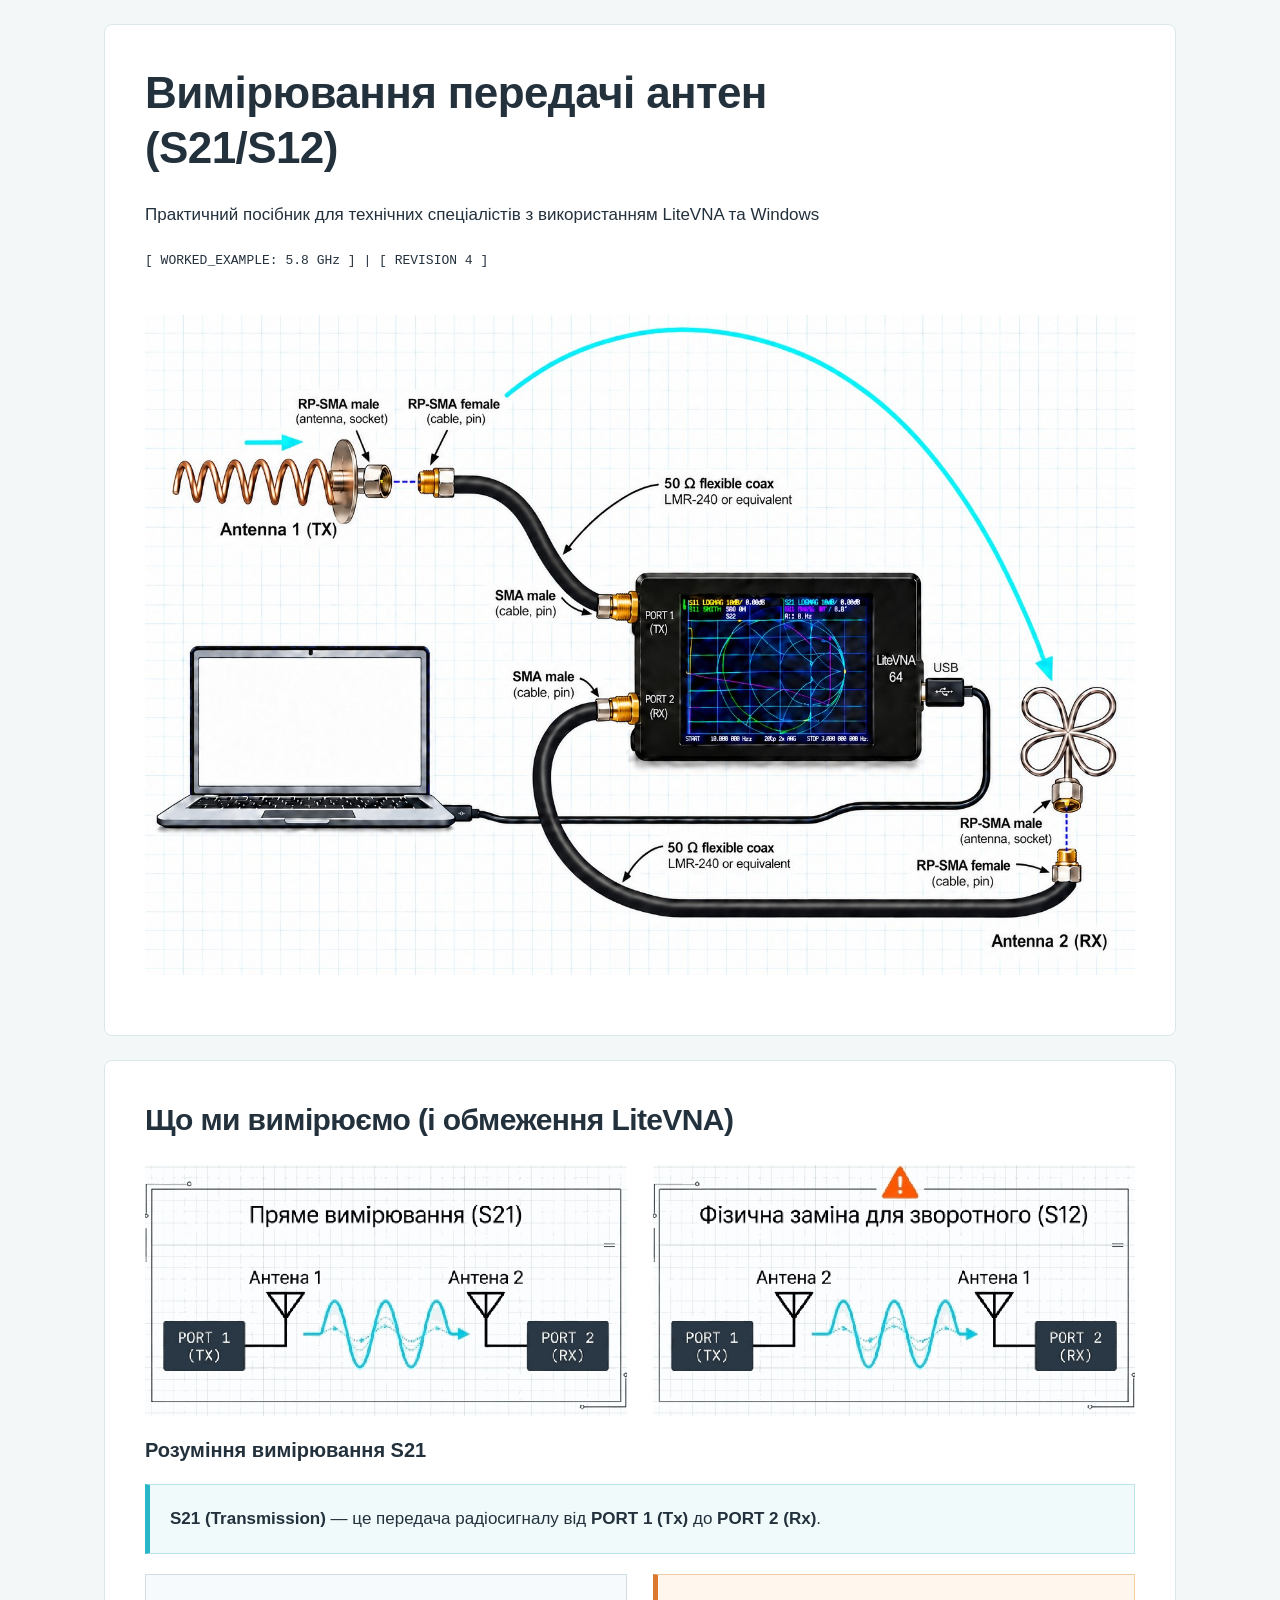
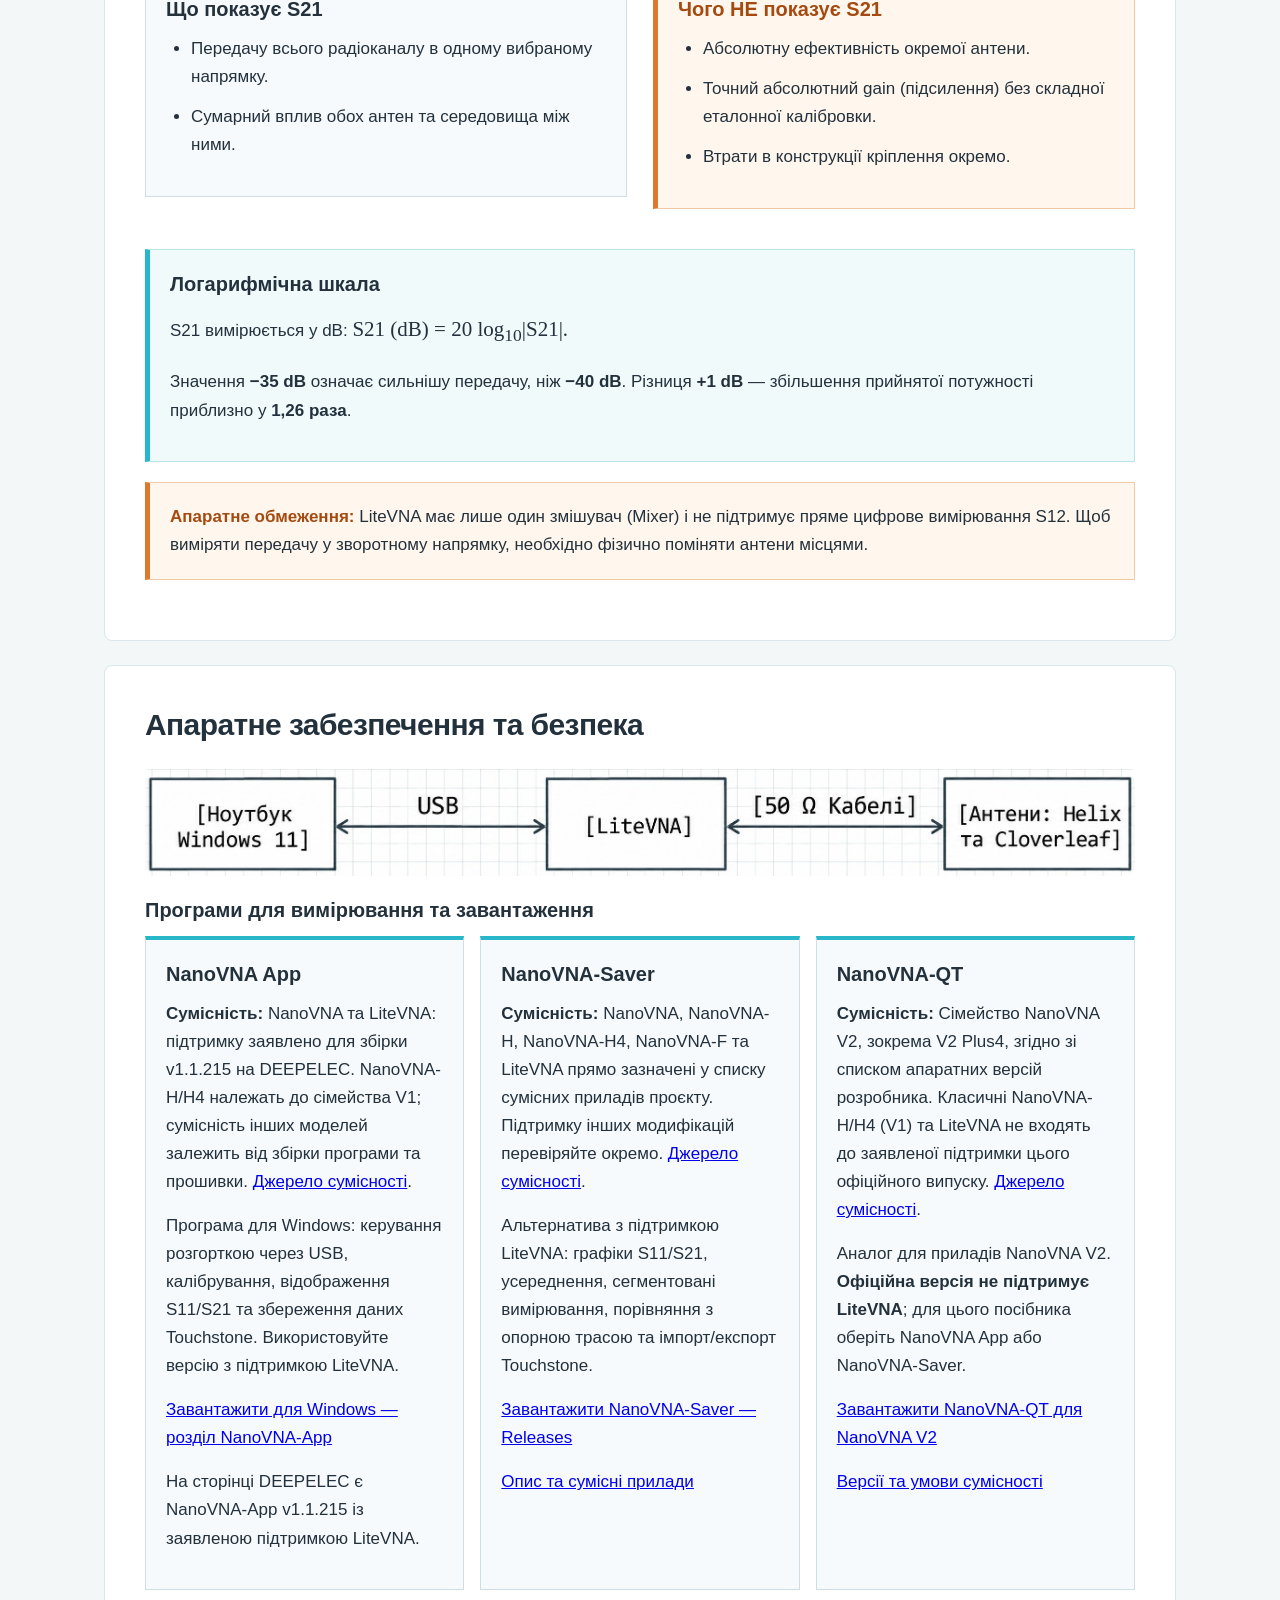
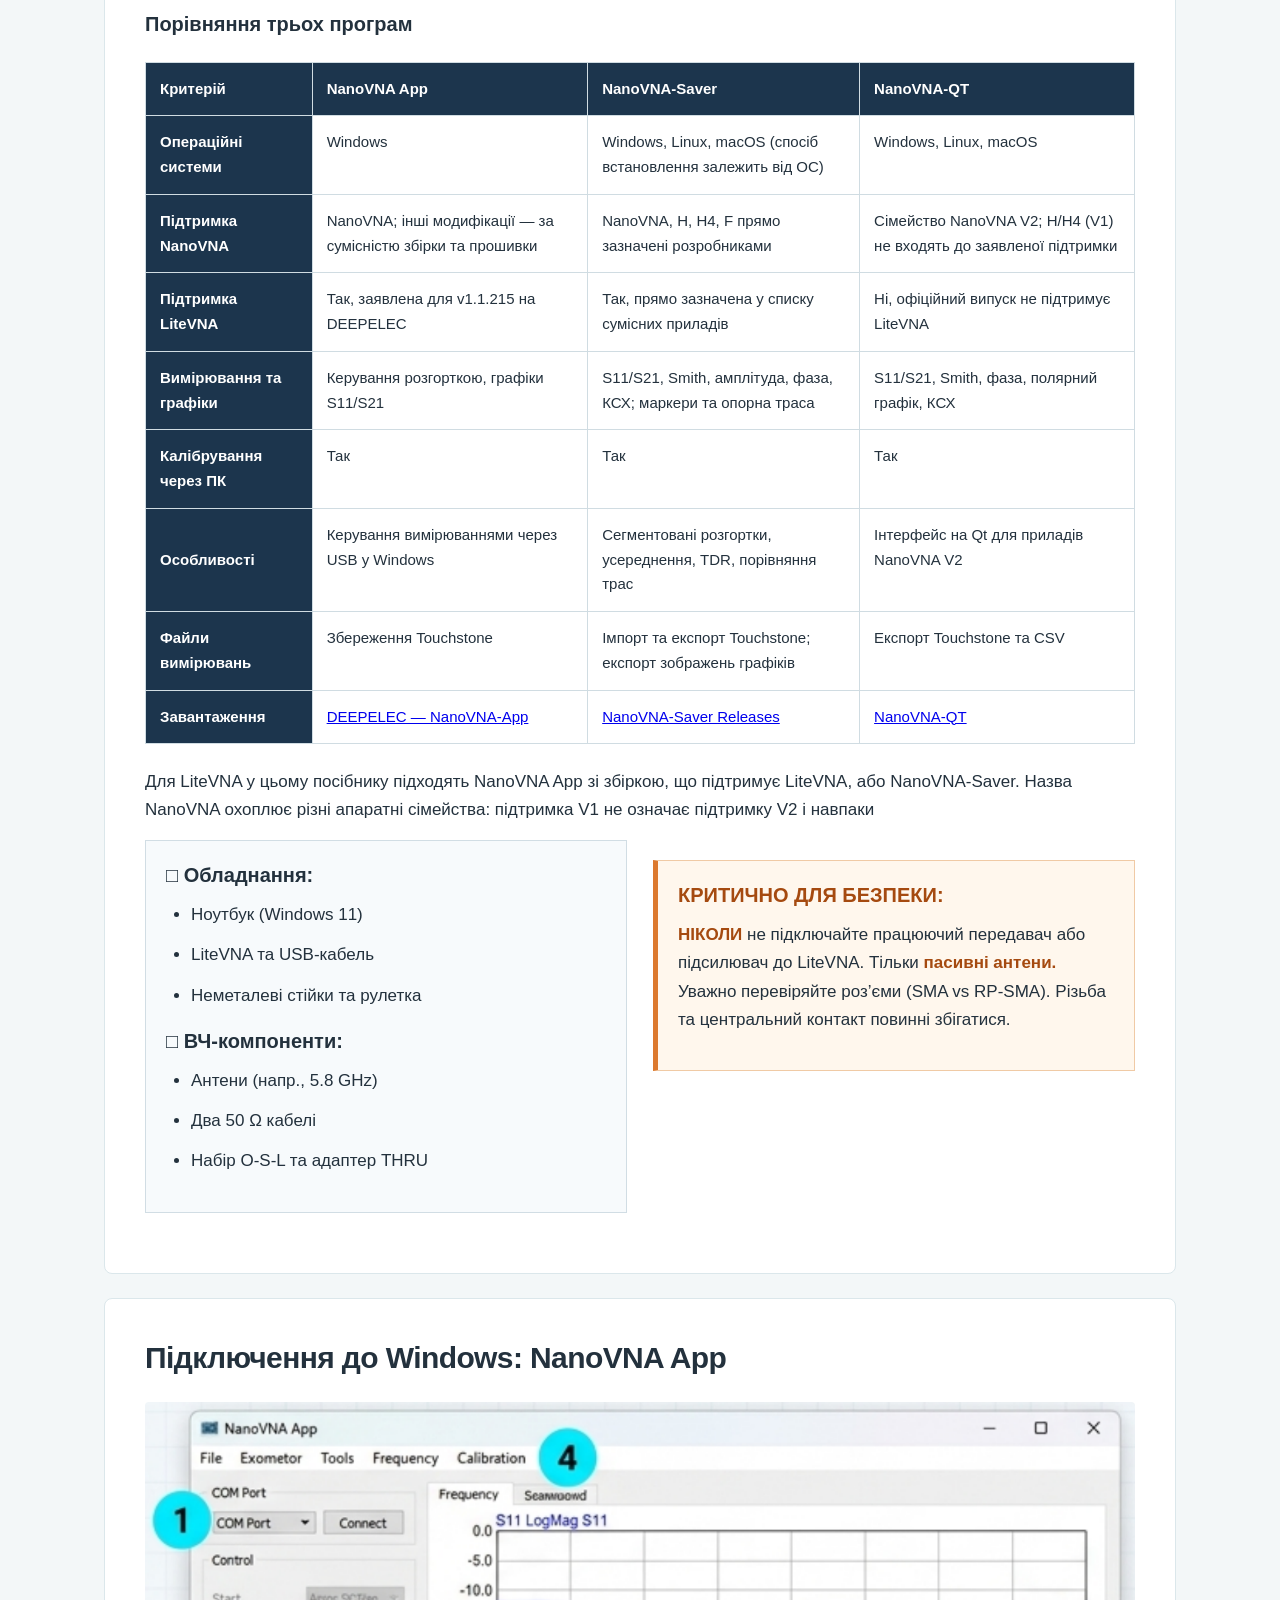
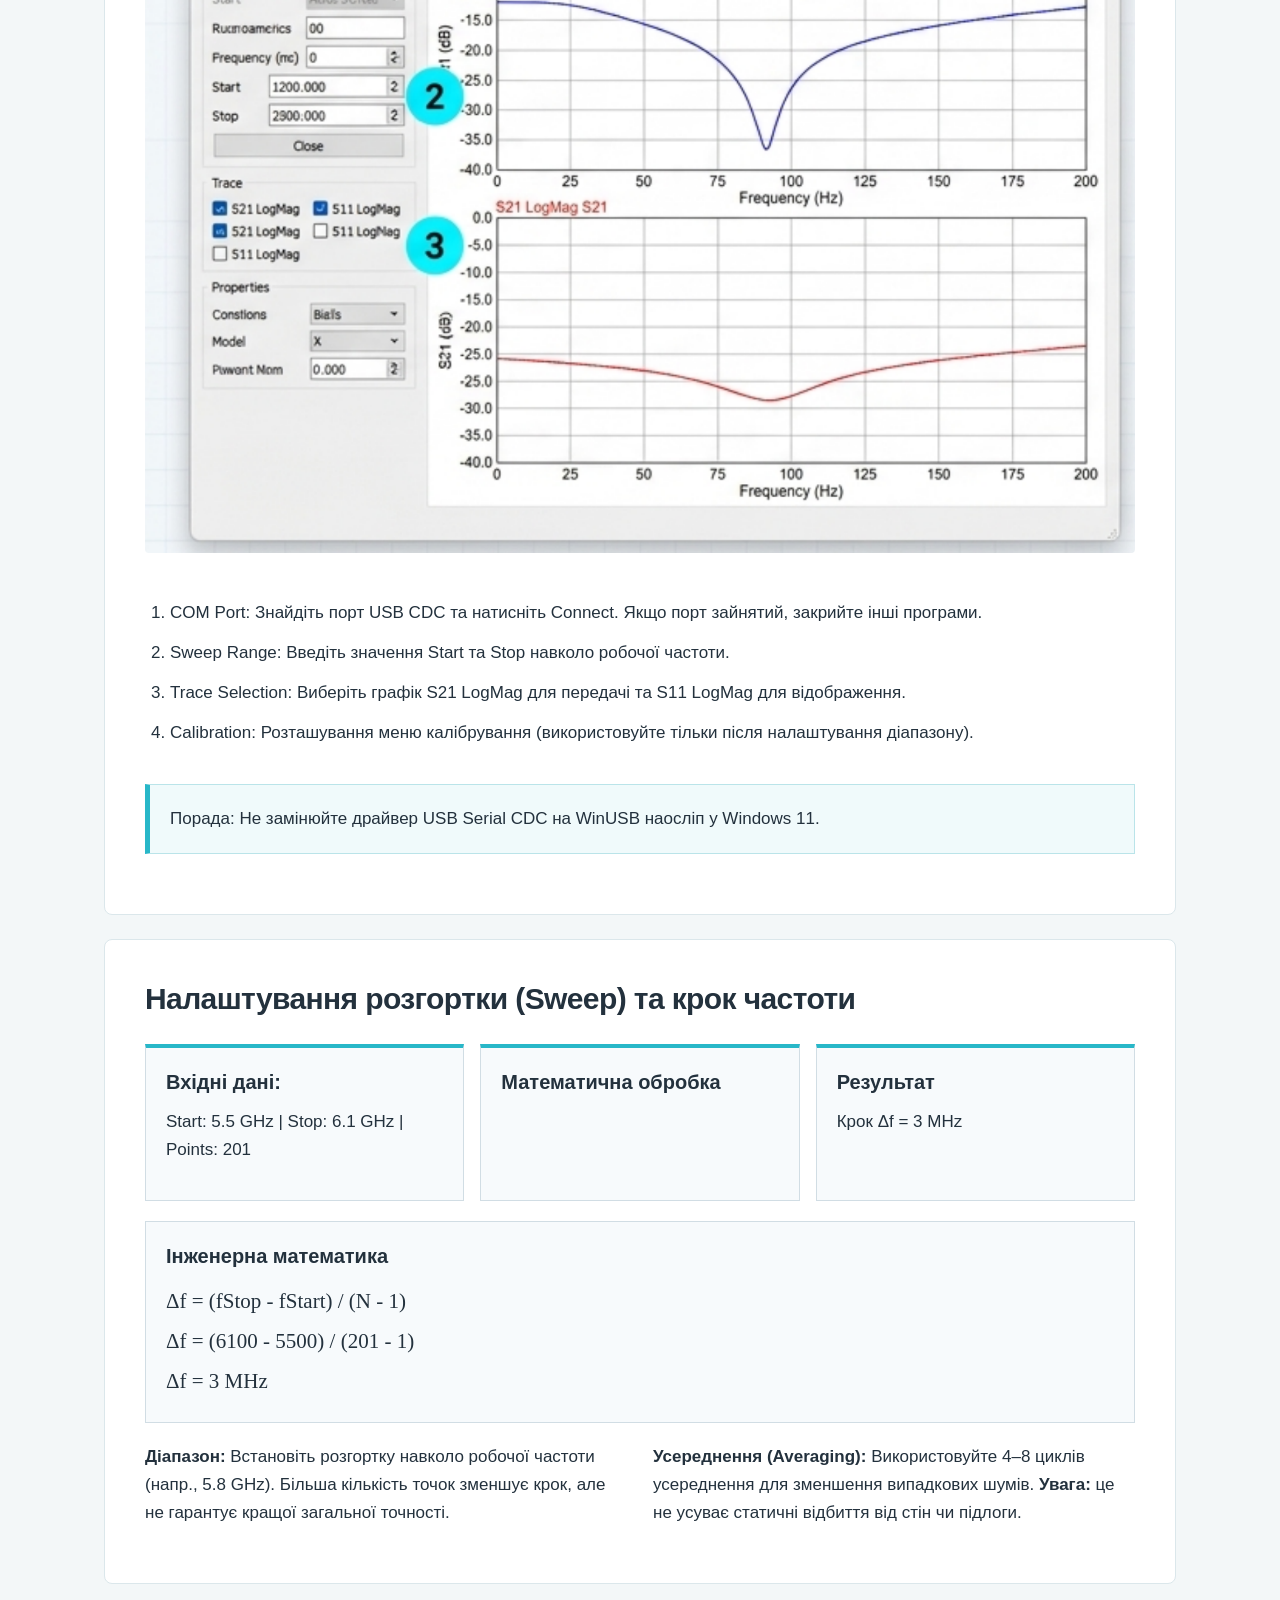
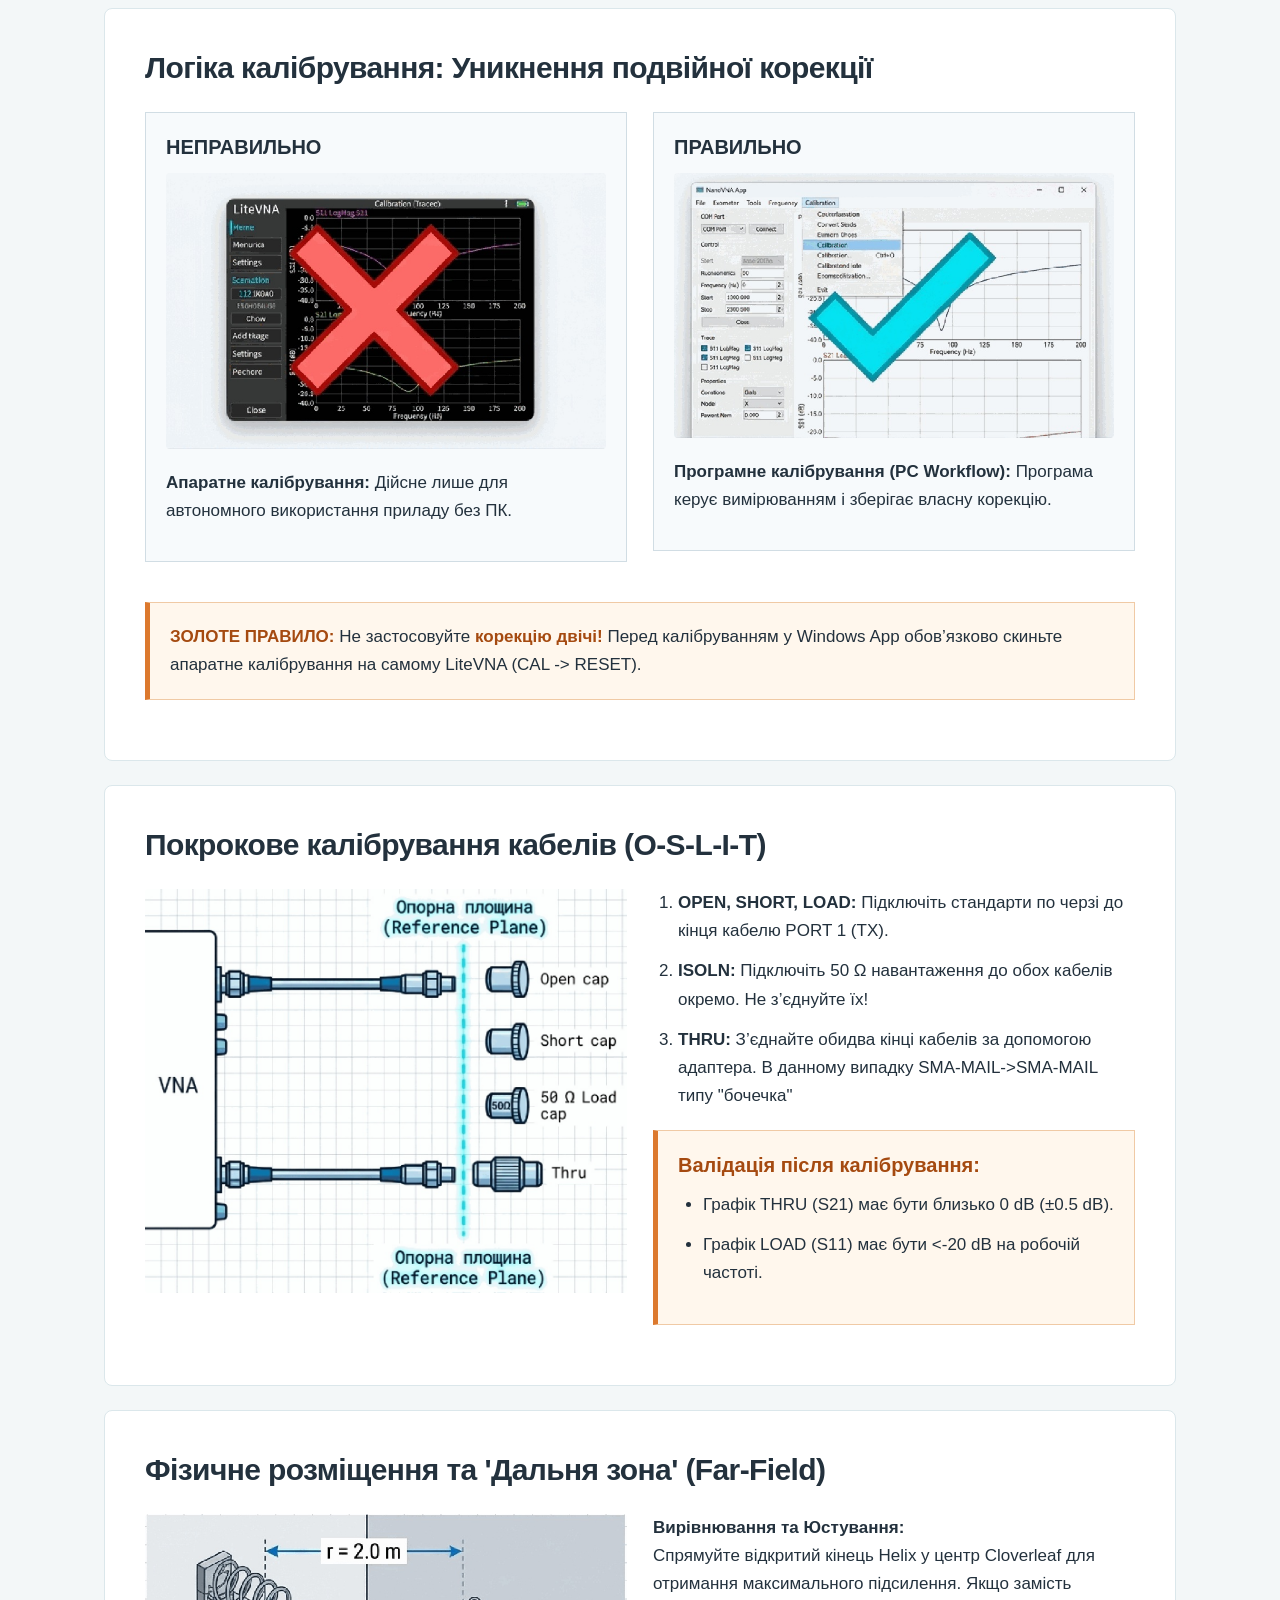
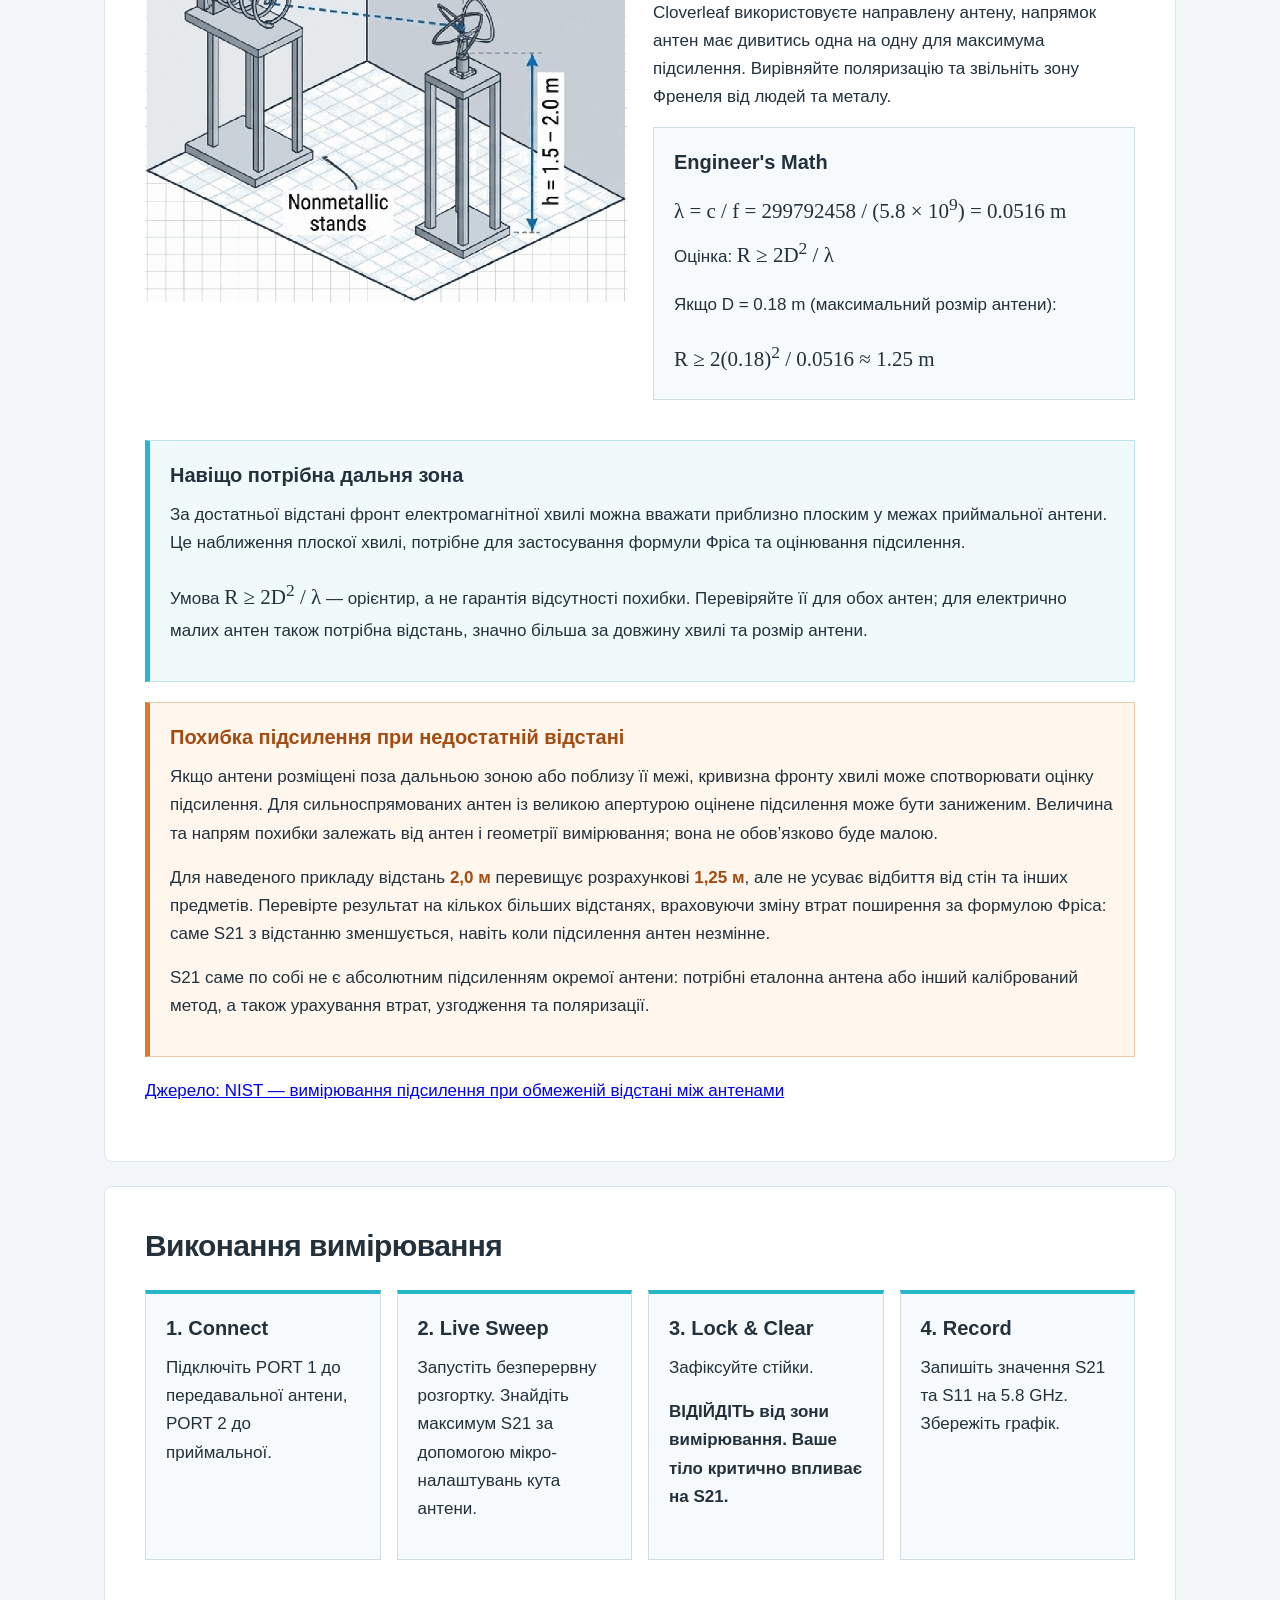
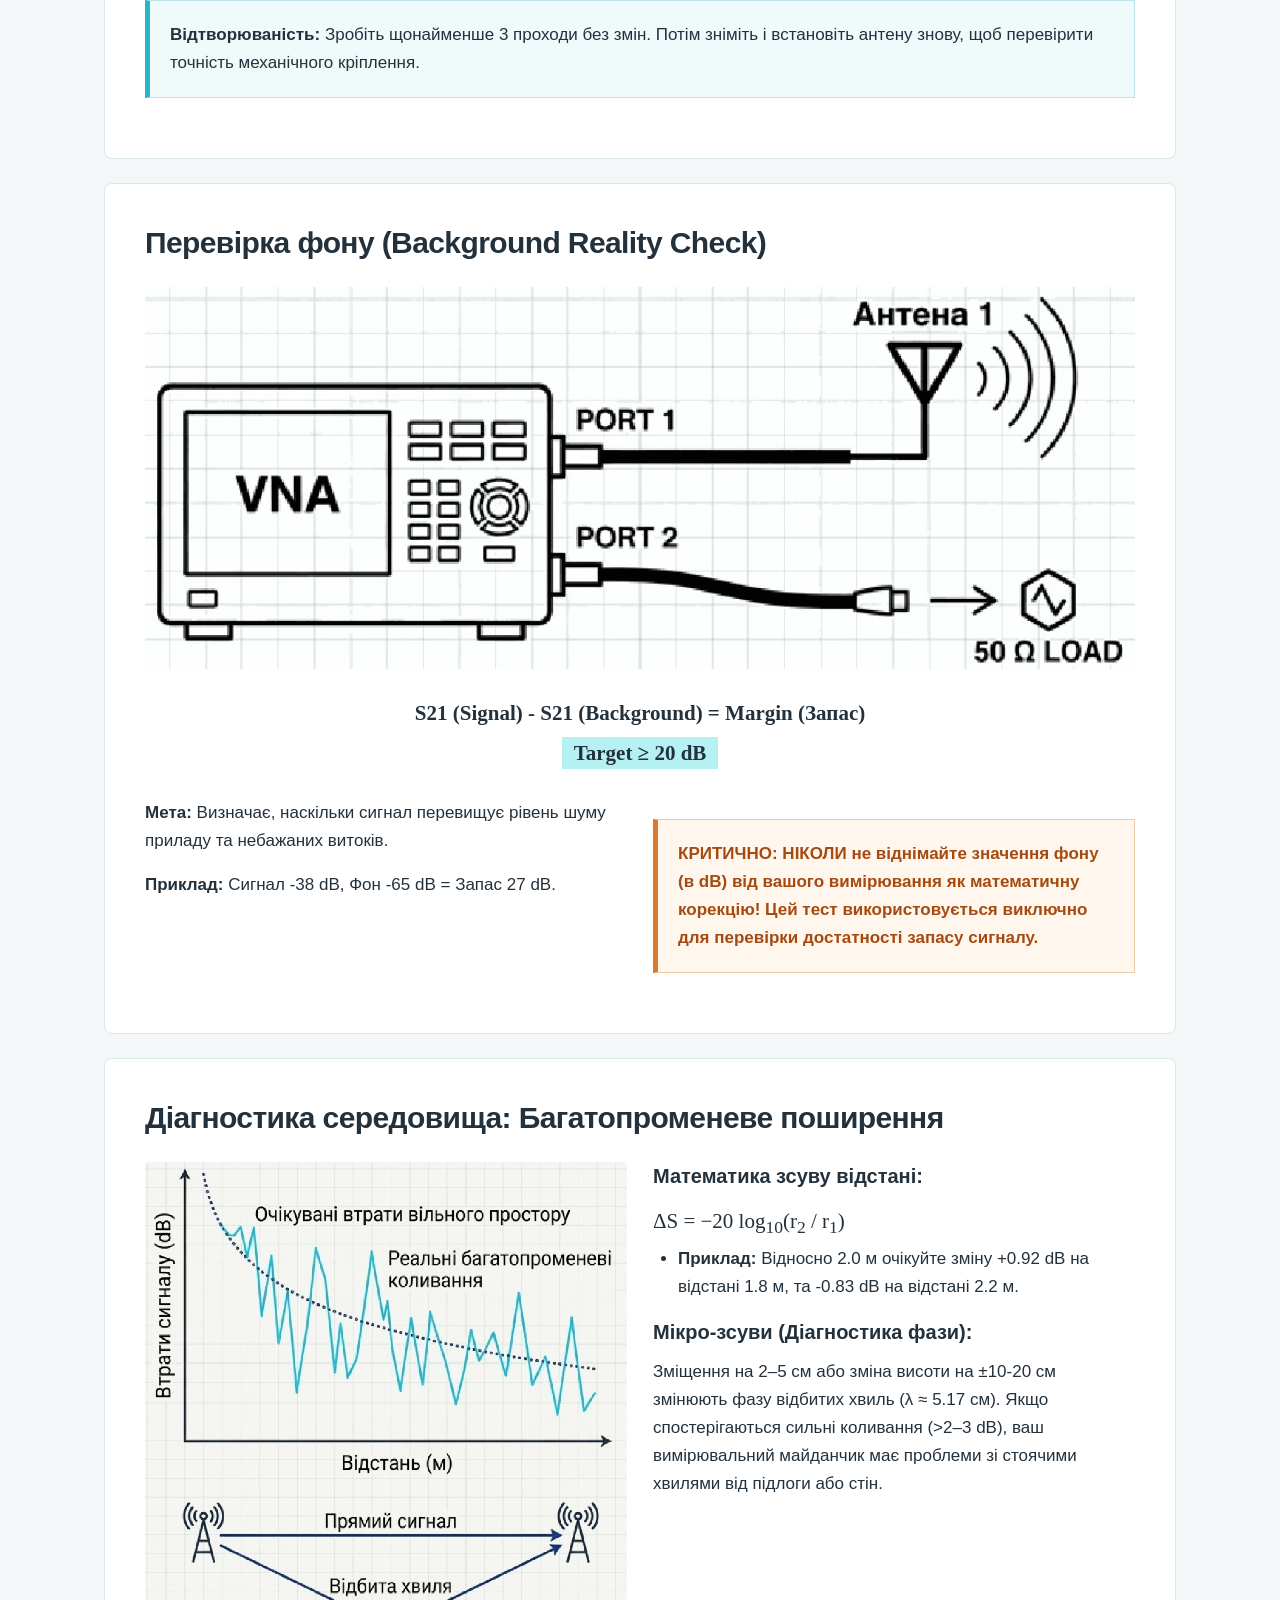
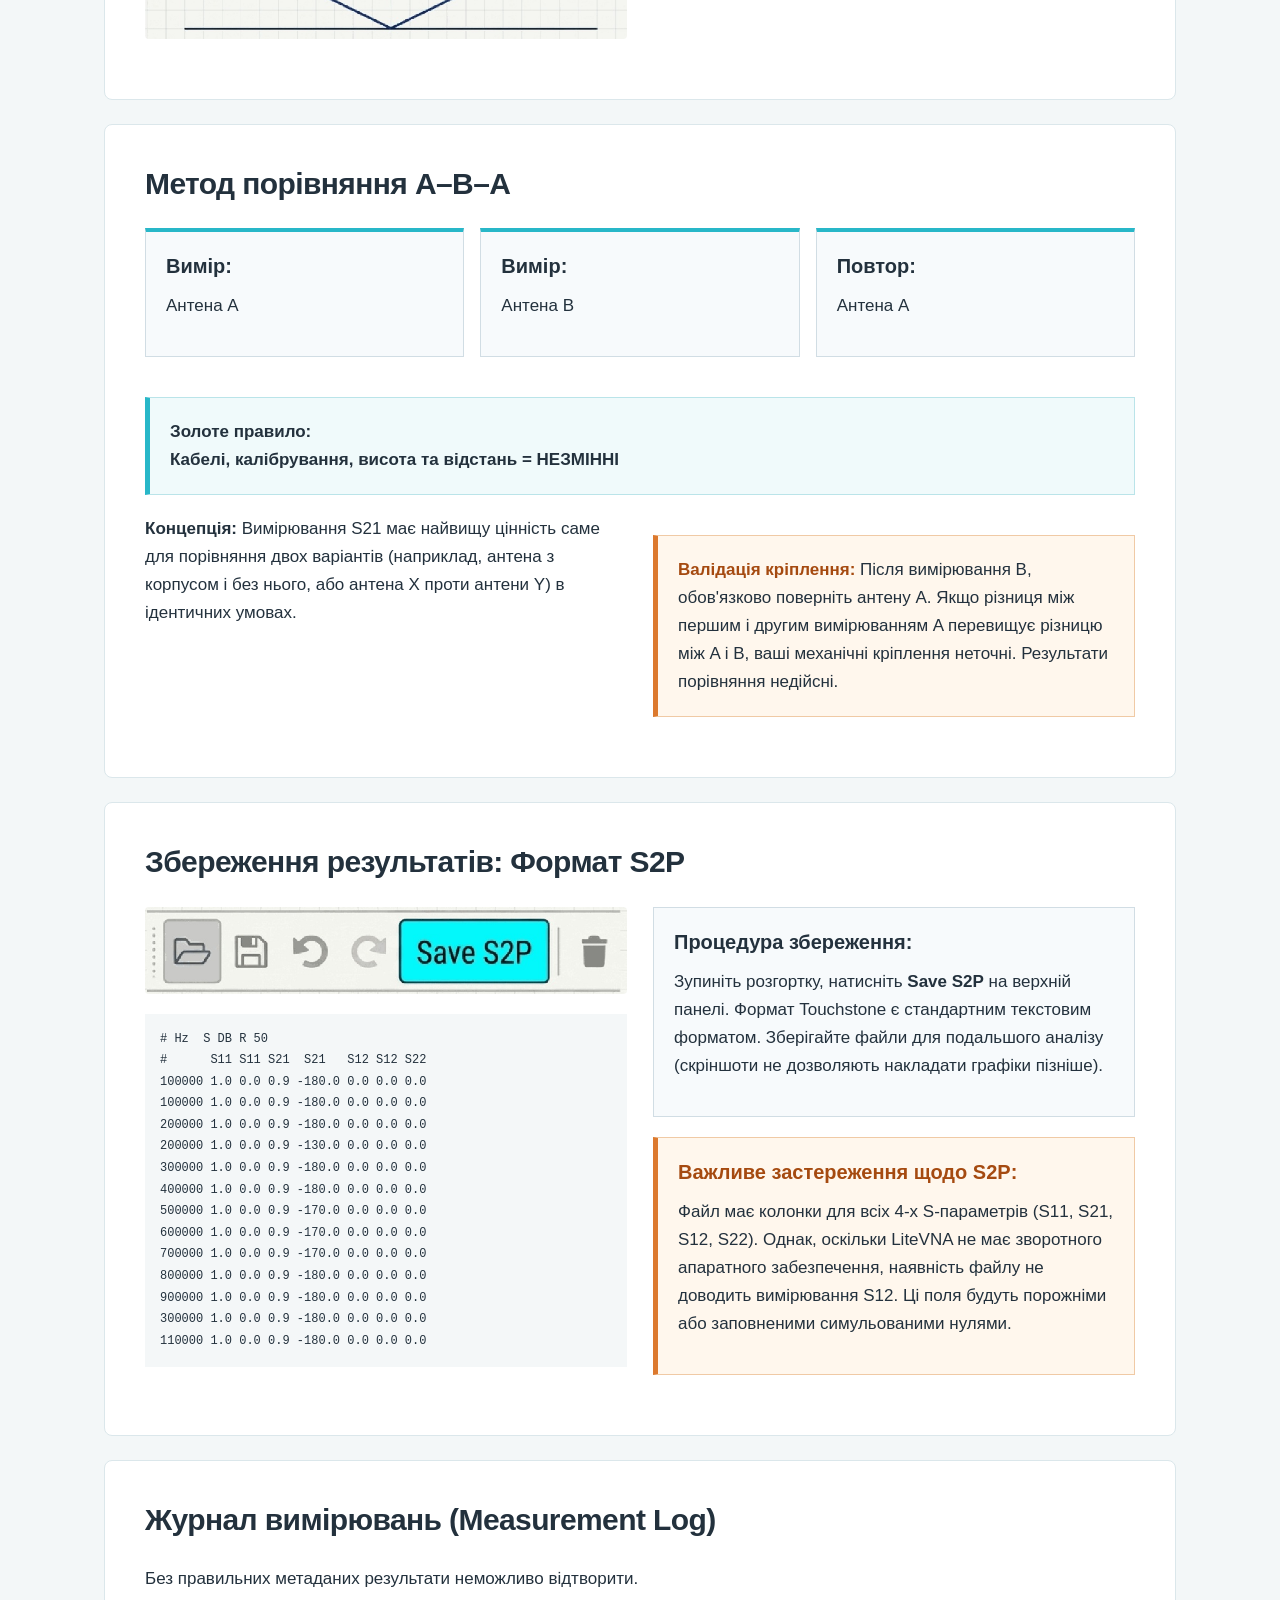
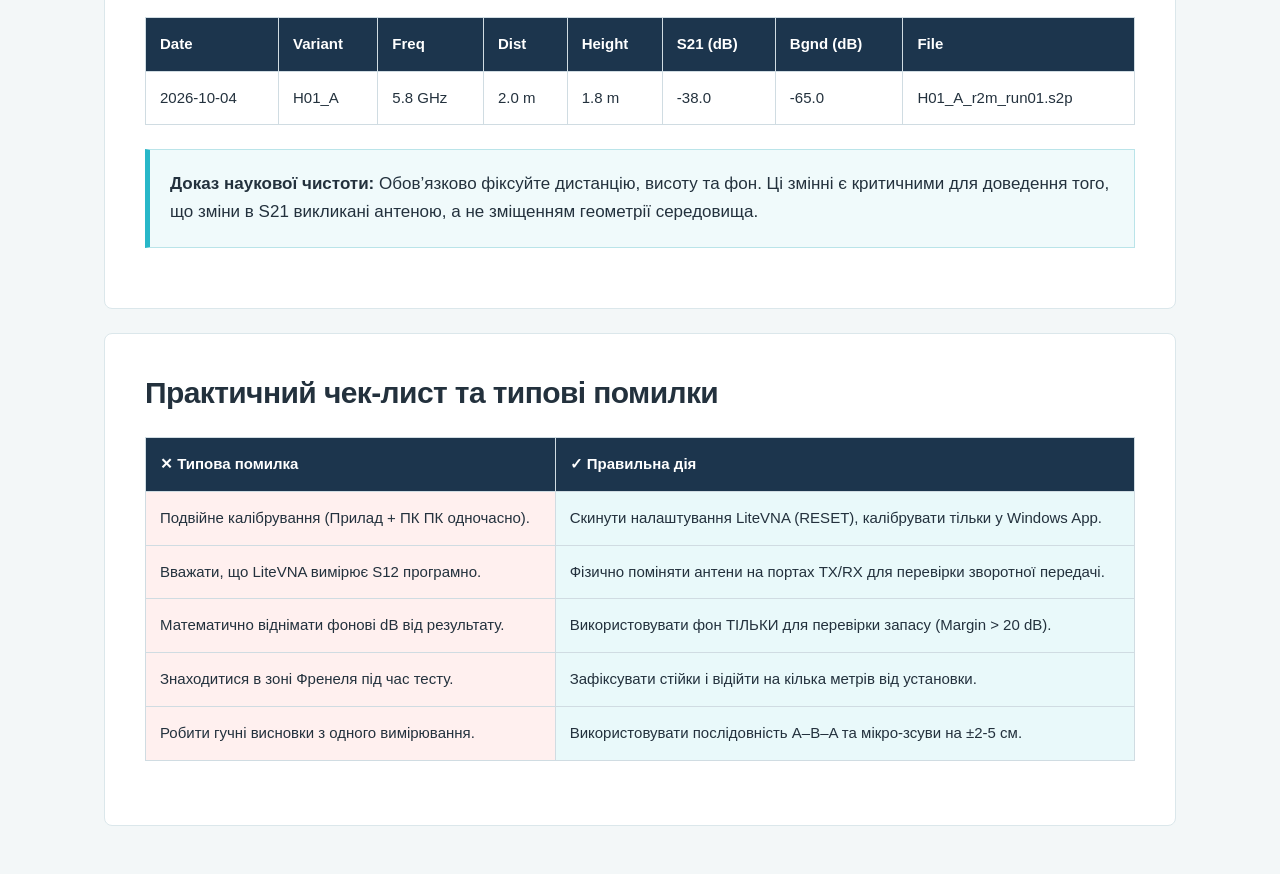
==== commit bc169ef4: "fixes of Sergii" ====
--- a/index.html
+++ b/index.html
@@ -60,7 +60,8 @@
         gap: 26px;
         align-items: start;
       }
-      #section-1 > .grid {
+      #section-1 > .grid,
+      #section-4 > .grid {
         grid-template-columns: 1fr;
       }
       .note {
@@ -234,12 +235,36 @@
           <div><img src="images/forward.jpg" alt="" loading="lazy" /></div>
           <div><img src="images/reverse.jpg" alt="" loading="lazy" /></div>
         </div>
+        <h3>Розуміння вимірювання S21</h3>
         <div class="note">
-          <strong>Концепція:</strong> S21 показує передачу всього радіоканалу у
-          вибраному напрямку, а не абсолютну ефективність антени.
-          <p>
+          <strong>S21 (Transmission)</strong> — це передача радіосигналу від
+          <strong>PORT 1 (Tx)</strong> до <strong>PORT 2 (Rx)</strong>.
+        </div>
+        <div class="grid">
+          <div class="card">
+            <h3>Що показує S21</h3>
+            <ul>
+              <li>Передачу всього радіоканалу в одному вибраному напрямку.</li>
+              <li>Сумарний вплив обох антен та середовища між ними.</li>
+            </ul>
+          </div>
+          <div class="note warning" style="margin-top: 0">
+            <h3>Чого НЕ показує S21</h3>
+            <ul>
+              <li>Абсолютну ефективність окремої антени.</li>
+              <li>Точний абсолютний gain (підсилення) без складної еталонної калібровки.</li>
+              <li>Втрати в конструкції кріплення окремо.</li>
+            </ul>
+          </div>
+        </div>
+        <div class="note">
+          <h3>Логарифмічна шкала</h3>
+          <p>S21 вимірюється у dB:
             <span class="formula">S21 (dB) = 20 log<sub>10</sub>|S21|.</span>
           </p>
+          <p>Значення <strong>−35 dB</strong> означає сильнішу передачу, ніж
+            <strong>−40 dB</strong>. Різниця <strong>+1 dB</strong> — збільшення
+            прийнятої потужності приблизно у <strong>1,26 раза</strong>.</p>
         </div>
         <div class="note warning">
           <strong>Апаратне обмеження:</strong> LiteVNA має лише один змішувач
@@ -276,6 +301,25 @@
             <p><a href="https://github.com/nanovna-v2/NanoVNA-QT/releases" target="_blank" rel="noopener noreferrer">Версії та умови сумісності</a></p>
           </div>
         </div>
+
+
+        <h3>Порівняння трьох програм</h3>
+        <div class="table-wrap">
+          <table class="software-comparison" style="min-width: 740px" aria-label="Порівняння програм NanoVNA">
+            <thead><tr><th scope="col">Критерій</th><th scope="col">NanoVNA App</th><th scope="col">NanoVNA-Saver</th><th scope="col">NanoVNA-QT</th></tr></thead>
+            <tbody>
+              <tr><th scope="row">Операційні системи</th><td>Windows</td><td>Windows, Linux, macOS (спосіб встановлення залежить від ОС)</td><td>Windows, Linux, macOS</td></tr>
+              <tr><th scope="row">Підтримка NanoVNA</th><td>NanoVNA; інші модифікації — за сумісністю збірки та прошивки</td><td>NanoVNA, H, H4, F прямо зазначені розробниками</td><td>Сімейство NanoVNA V2; H/H4 (V1) не входять до заявленої підтримки</td></tr>
+              <tr><th scope="row">Підтримка LiteVNA</th><td>Так, заявлена для v1.1.215 на DEEPELEC</td><td>Так, прямо зазначена у списку сумісних приладів</td><td>Ні, офіційний випуск не підтримує LiteVNA</td></tr>
+              <tr><th scope="row">Вимірювання та графіки</th><td>Керування розгорткою, графіки S11/S21</td><td>S11/S21, Smith, амплітуда, фаза, КСХ; маркери та опорна траса</td><td>S11/S21, Smith, фаза, полярний графік, КСХ</td></tr>
+              <tr><th scope="row">Калібрування через ПК</th><td>Так</td><td>Так</td><td>Так</td></tr>
+              <tr><th scope="row">Особливості</th><td>Керування вимірюваннями через USB у Windows</td><td>Сегментовані розгортки, усереднення, TDR, порівняння трас</td><td>Інтерфейс на Qt для приладів NanoVNA V2</td></tr>
+              <tr><th scope="row">Файли вимірювань</th><td>Збереження Touchstone</td><td>Імпорт та експорт Touchstone; експорт зображень графіків</td><td>Експорт Touchstone та CSV</td></tr>
+              <tr><th scope="row">Завантаження</th><td><a href="https://deepelec.com/support/" target="_blank" rel="noopener noreferrer">DEEPELEC — NanoVNA-App</a></td><td><a href="https://github.com/NanoVNA-Saver/nanovna-saver/releases/latest" target="_blank" rel="noopener noreferrer">NanoVNA-Saver Releases</a></td><td><a href="https://nanorfe.com/nanovna-software.html" target="_blank" rel="noopener noreferrer">NanoVNA-QT</a></td></tr>
+            </tbody>
+          </table>
+        </div>
+        <p>Для LiteVNA у цьому посібнику підходять NanoVNA App зі збіркою, що підтримує LiteVNA, або NanoVNA-Saver. Назва NanoVNA охоплює різні апаратні сімейства: підтримка V1 не означає підтримку V2 і навпаки</p>
 
         <div class="grid">
           <div>
@@ -311,7 +355,7 @@
       <section id="section-4">
         <h2>Підключення до Windows: NanoVNA App</h2>
         <div class="grid">
-          <div><img src="images/app.jpg" alt="" loading="lazy" /></div>
+          <div><a href="images/app.png" target="_blank" rel="noopener" title="Відкрити зображення в повному розмірі"><img src="images/app.png" alt="Інтерфейс NanoVNA App: COM Port, діапазон частот, графіки S11/S21 і меню калібрування" loading="lazy" /></a></div>
           <div>
             <ol>
               <li>
@@ -426,7 +470,7 @@
               </li>
               <li>
                 <strong>THRU:</strong> З’єднайте обидва кінці кабелів за
-                допомогою короткого адаптера.
+                допомогою адаптера. В данному випадку SMA-MAIL->SMA-MAIL типу "бочечка"
               </li>
             </ol>
             <div class="note warning">
@@ -448,9 +492,8 @@
           <div><img src="images/placement.jpg" alt="" loading="lazy" /></div>
           <div>
             <p>
-              <strong>Вирівнювання:</strong><br />Спрямуйте відкритий кінець
-              Helix у центр Cloverleaf. Вирівняйте поляризацію та звільніть зону
-              Френеля від людей та металу.
+              <strong>Вирівнювання та Юстування:</strong><br />Спрямуйте відкритий кінець
+              Helix у центр Cloverleaf для отримання максимального підсилення. Якщо замість Cloverleaf використовуєте направлену антену, напрямок антен має дивитись одна на одну для максимума підсилення.  Вирівняйте поляризацію та звільніть зону  Френеля від людей та металу. 
             </p>
             <div class="card">
               <h3>Engineer's Math</h3>
@@ -467,12 +510,33 @@
             </div>
           </div>
         </div>
+        <div class="note">
+          <h3>Навіщо потрібна дальня зона</h3>
+          <p>За достатньої відстані фронт електромагнітної хвилі можна вважати
+            приблизно плоским у межах приймальної антени. Це наближення плоскої
+            хвилі, потрібне для застосування формули Фріса та оцінювання підсилення.</p>
+          <p>Умова <span class="formula">R ≥ 2D<sup>2</sup> / λ</span> —
+            орієнтир, а не гарантія відсутності похибки. Перевіряйте її для обох
+            антен; для електрично малих антен також потрібна відстань, значно
+            більша за довжину хвилі та розмір антени.</p>
+        </div>
         <div class="note warning">
-          <strong>Примітка:</strong> Початкова відстань 2.0 м задовольняє умову
-          R &gt; 1.25 м. Це гарантує планарність хвилі, але НЕ усуває фізичні
-          відбиття від стін.
-        </div>
-        
+          <h3>Похибка підсилення при недостатній відстані</h3>
+          <p>Якщо антени розміщені поза дальньою зоною або поблизу її межі,
+            кривизна фронту хвилі може спотворювати оцінку підсилення. Для
+            сильноспрямованих антен із великою апертурою оцінене підсилення може
+            бути заниженим. Величина та напрям похибки залежать від антен і
+            геометрії вимірювання; вона не обов’язково буде малою.</p>
+          <p>Для наведеного прикладу відстань <strong>2,0 м</strong> перевищує
+            розрахункові <strong>1,25 м</strong>, але не усуває відбиття від стін
+            та інших предметів. Перевірте результат на кількох більших відстанях,
+            враховуючи зміну втрат поширення за формулою Фріса: саме S21 з
+            відстанню зменшується, навіть коли підсилення антен незмінне.</p>
+          <p>S21 саме по собі не є абсолютним підсиленням окремої антени:
+            потрібні еталонна антена або інший калібрований метод, а також
+            урахування втрат, узгодження та поляризації.</p>
+        </div>
+        <p><a href="https://www.nist.gov/publications/accurate-gain-measurement-technique-limited-antenna-separations" target="_blank" rel="noopener noreferrer">Джерело: NIST — вимірювання підсилення при обмеженій відстані між антенами</a></p>
       </section>
       <section id="section-9">
         <h2>Виконання вимірювання</h2>
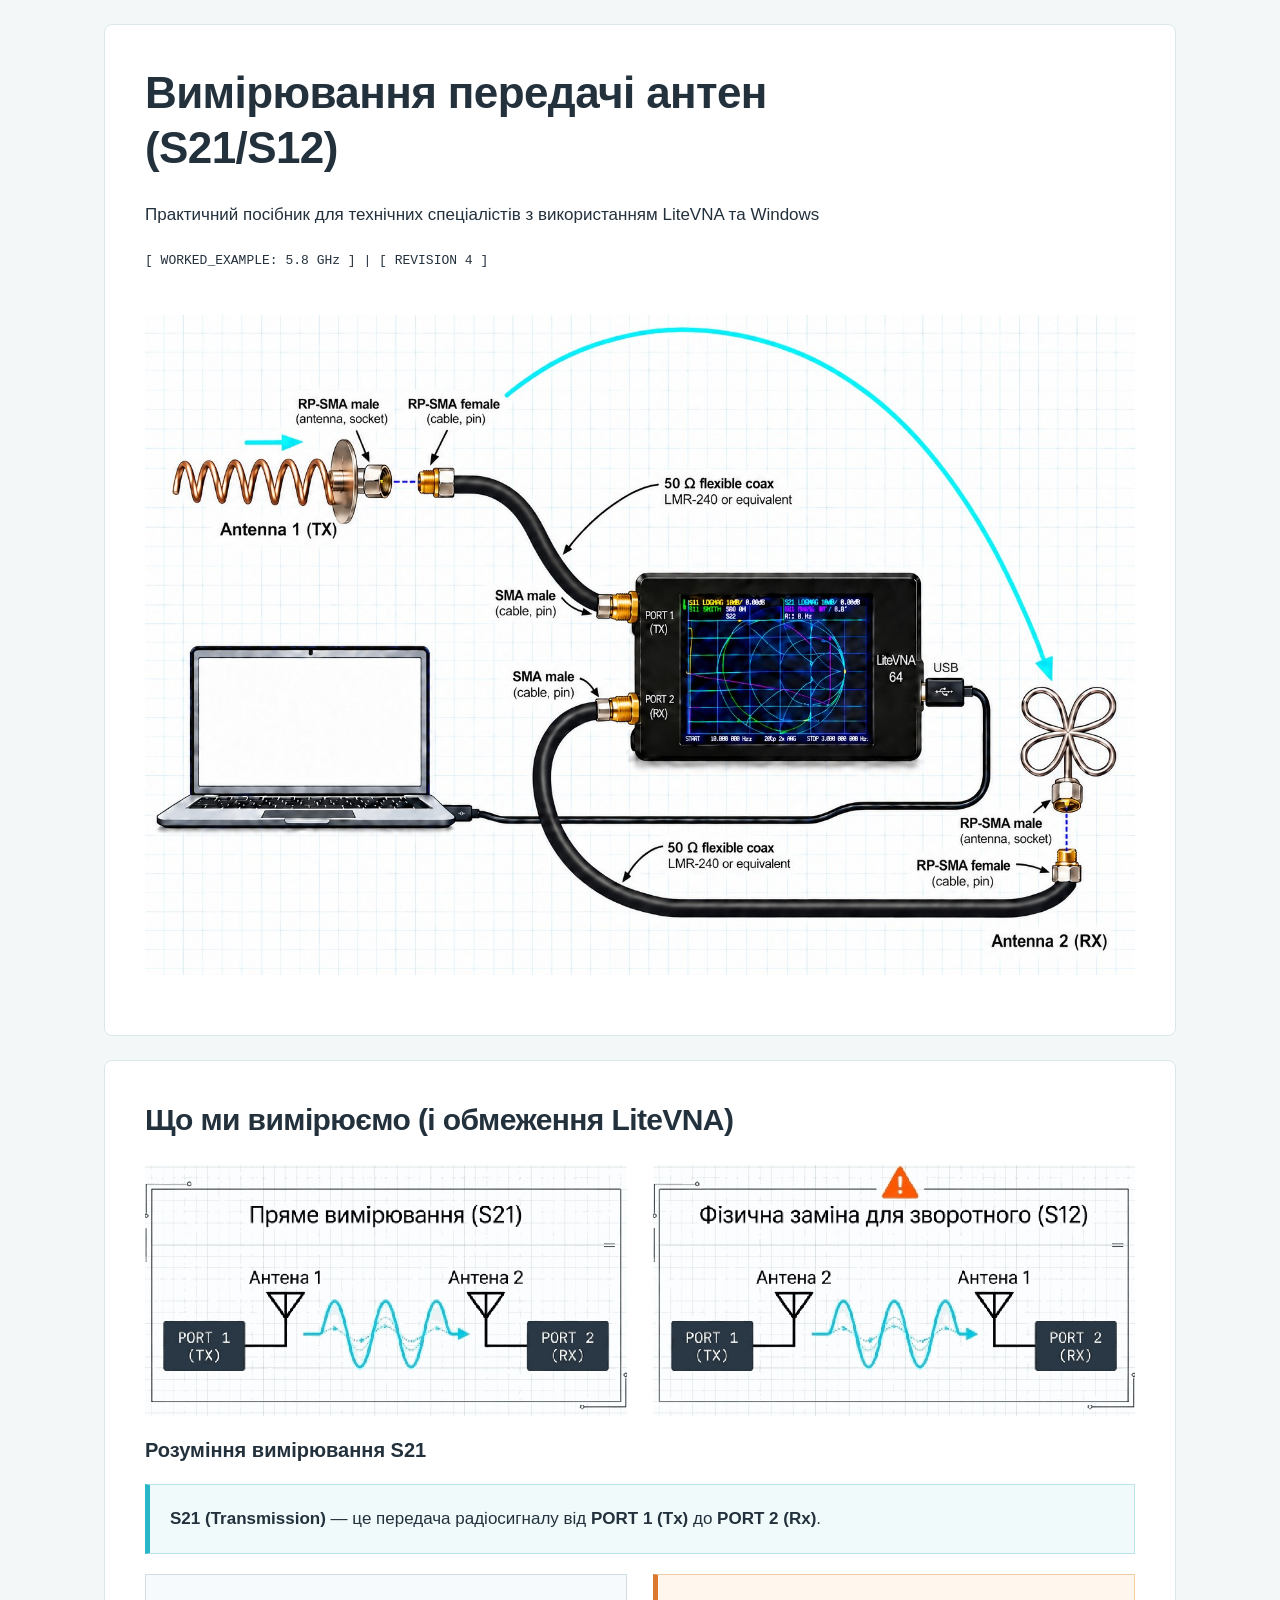
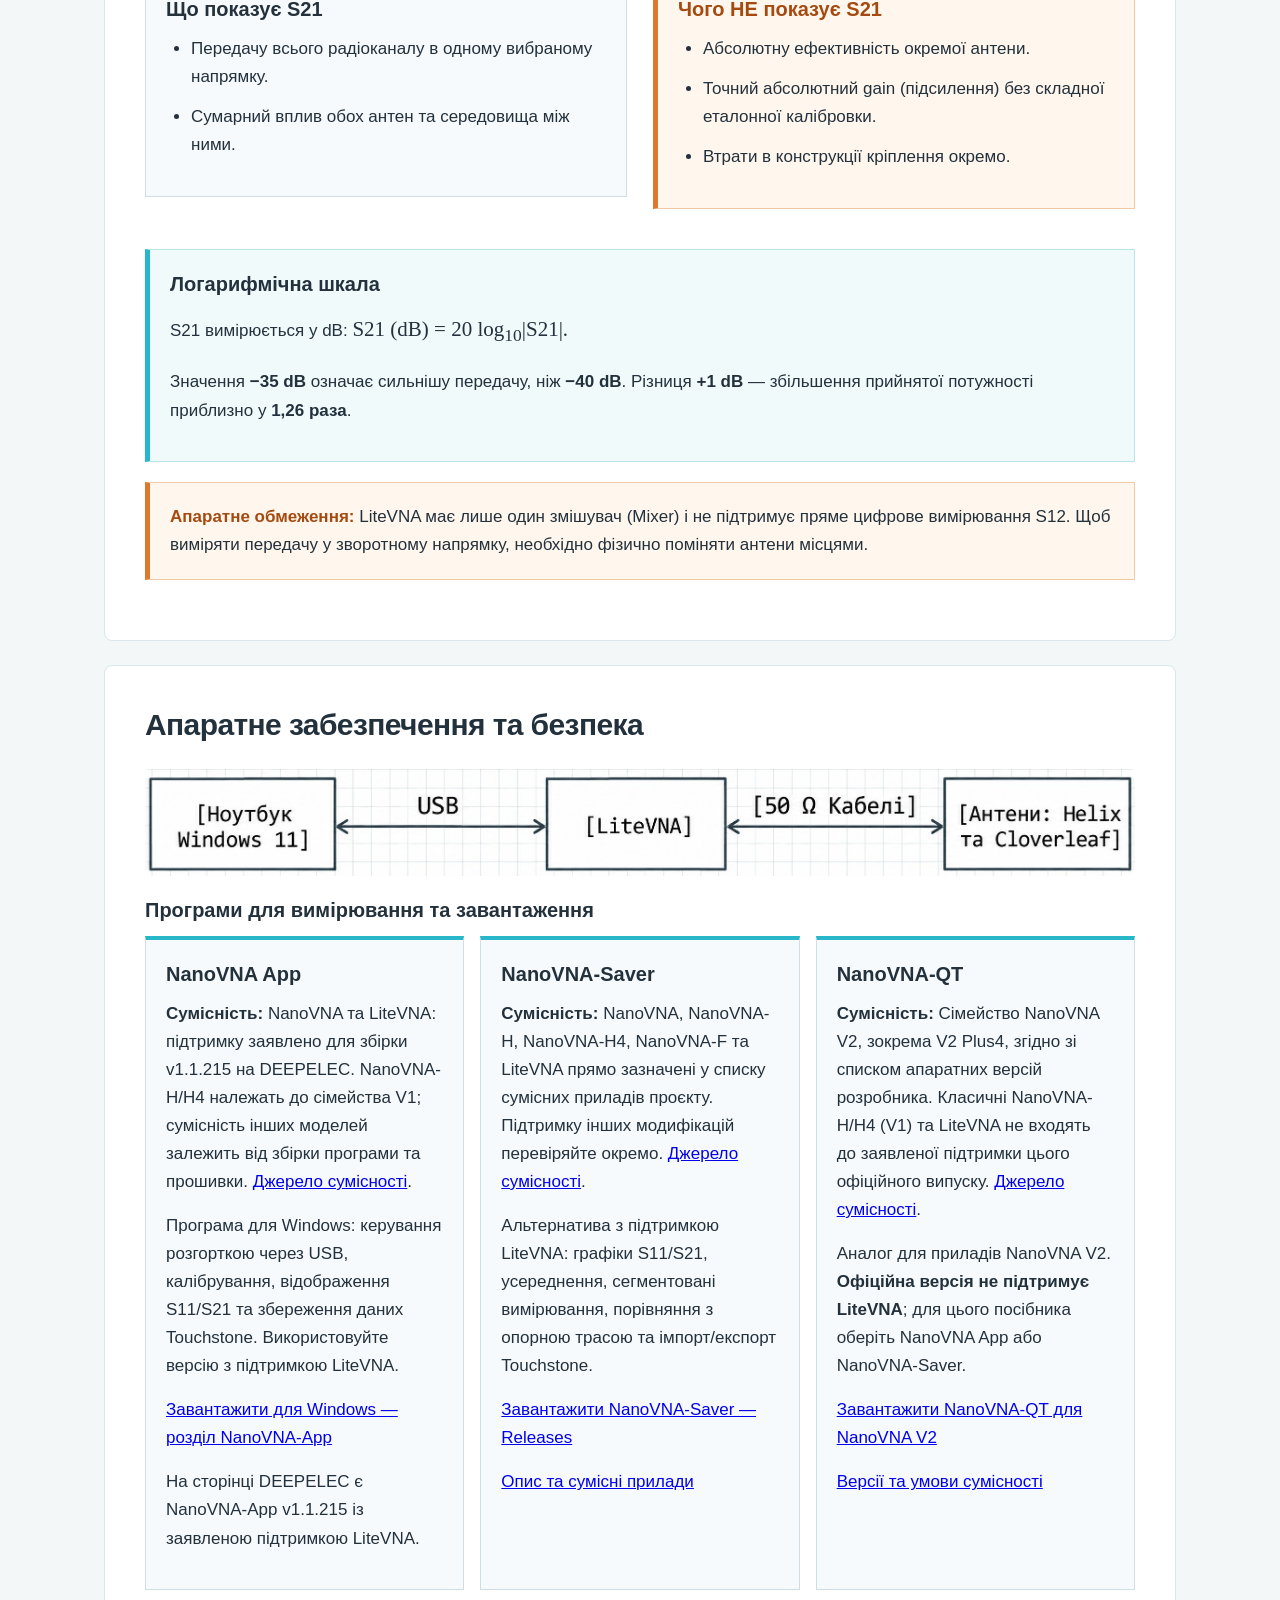
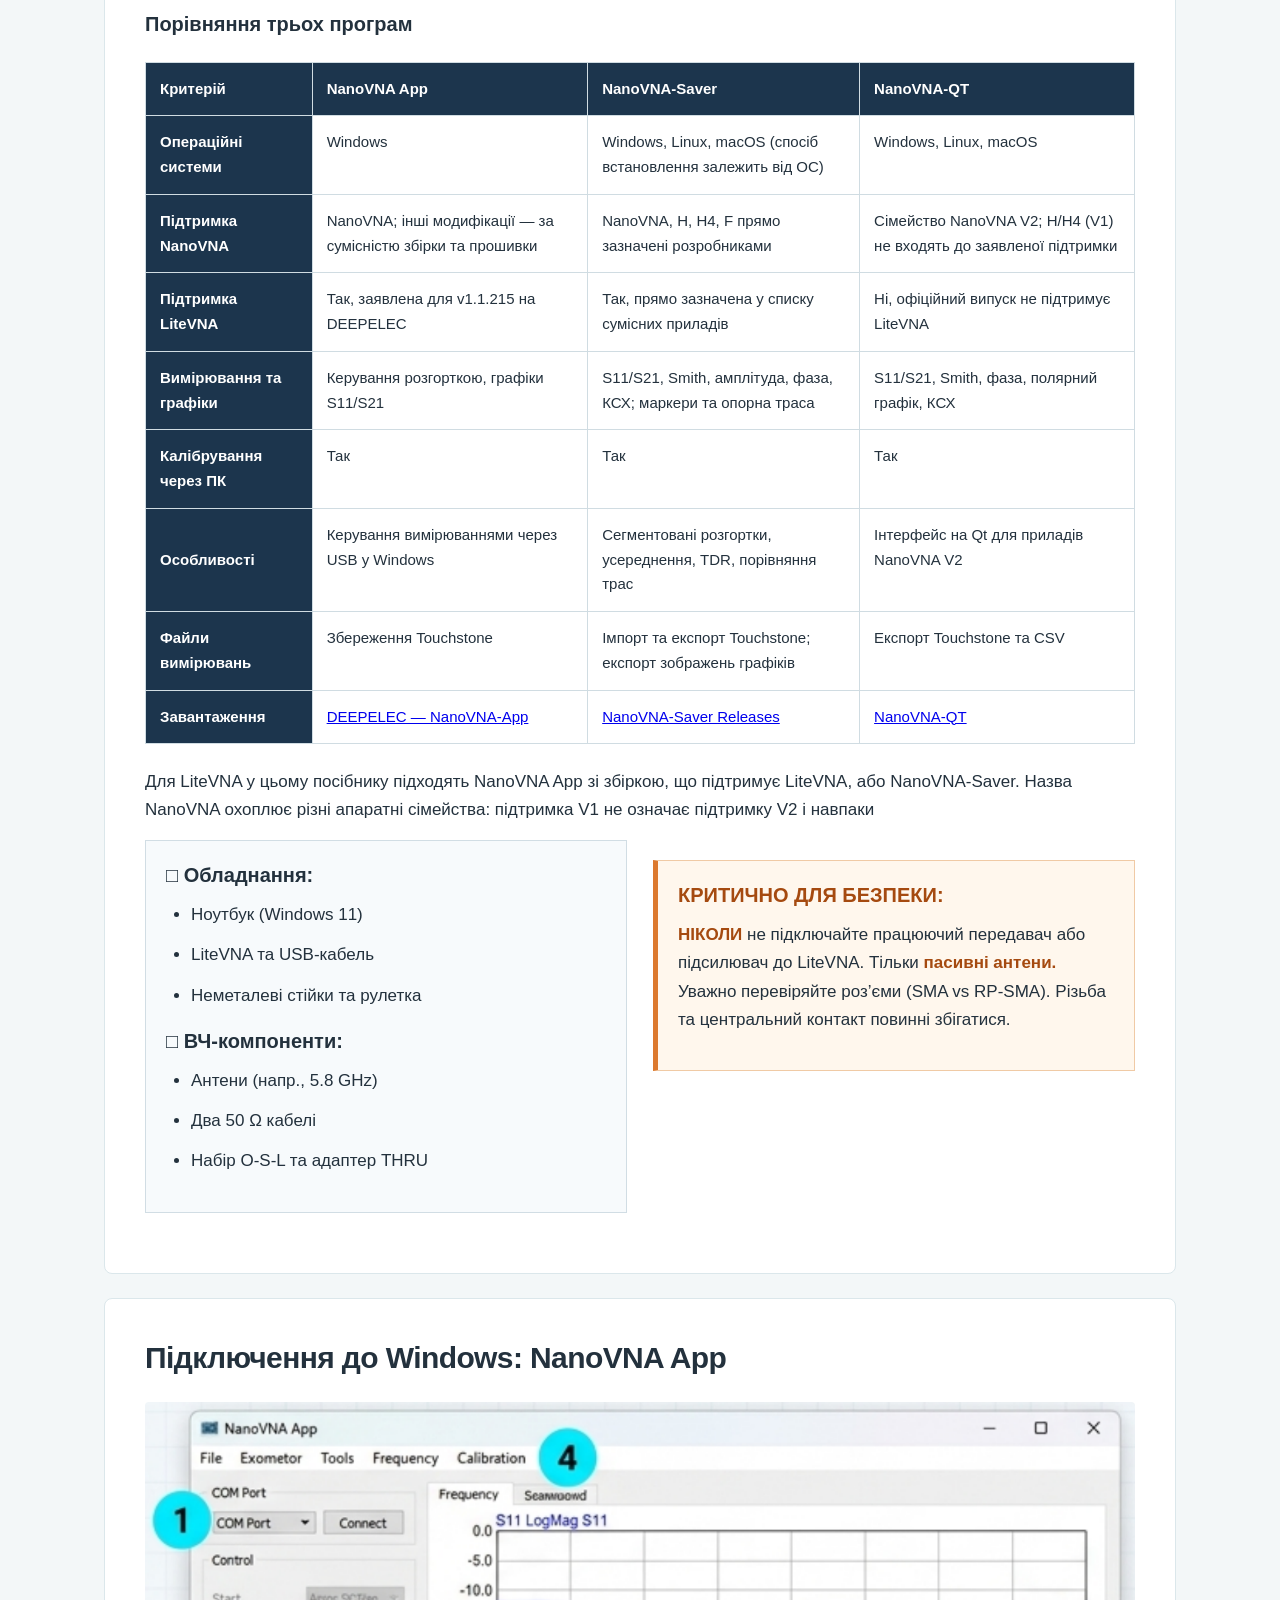
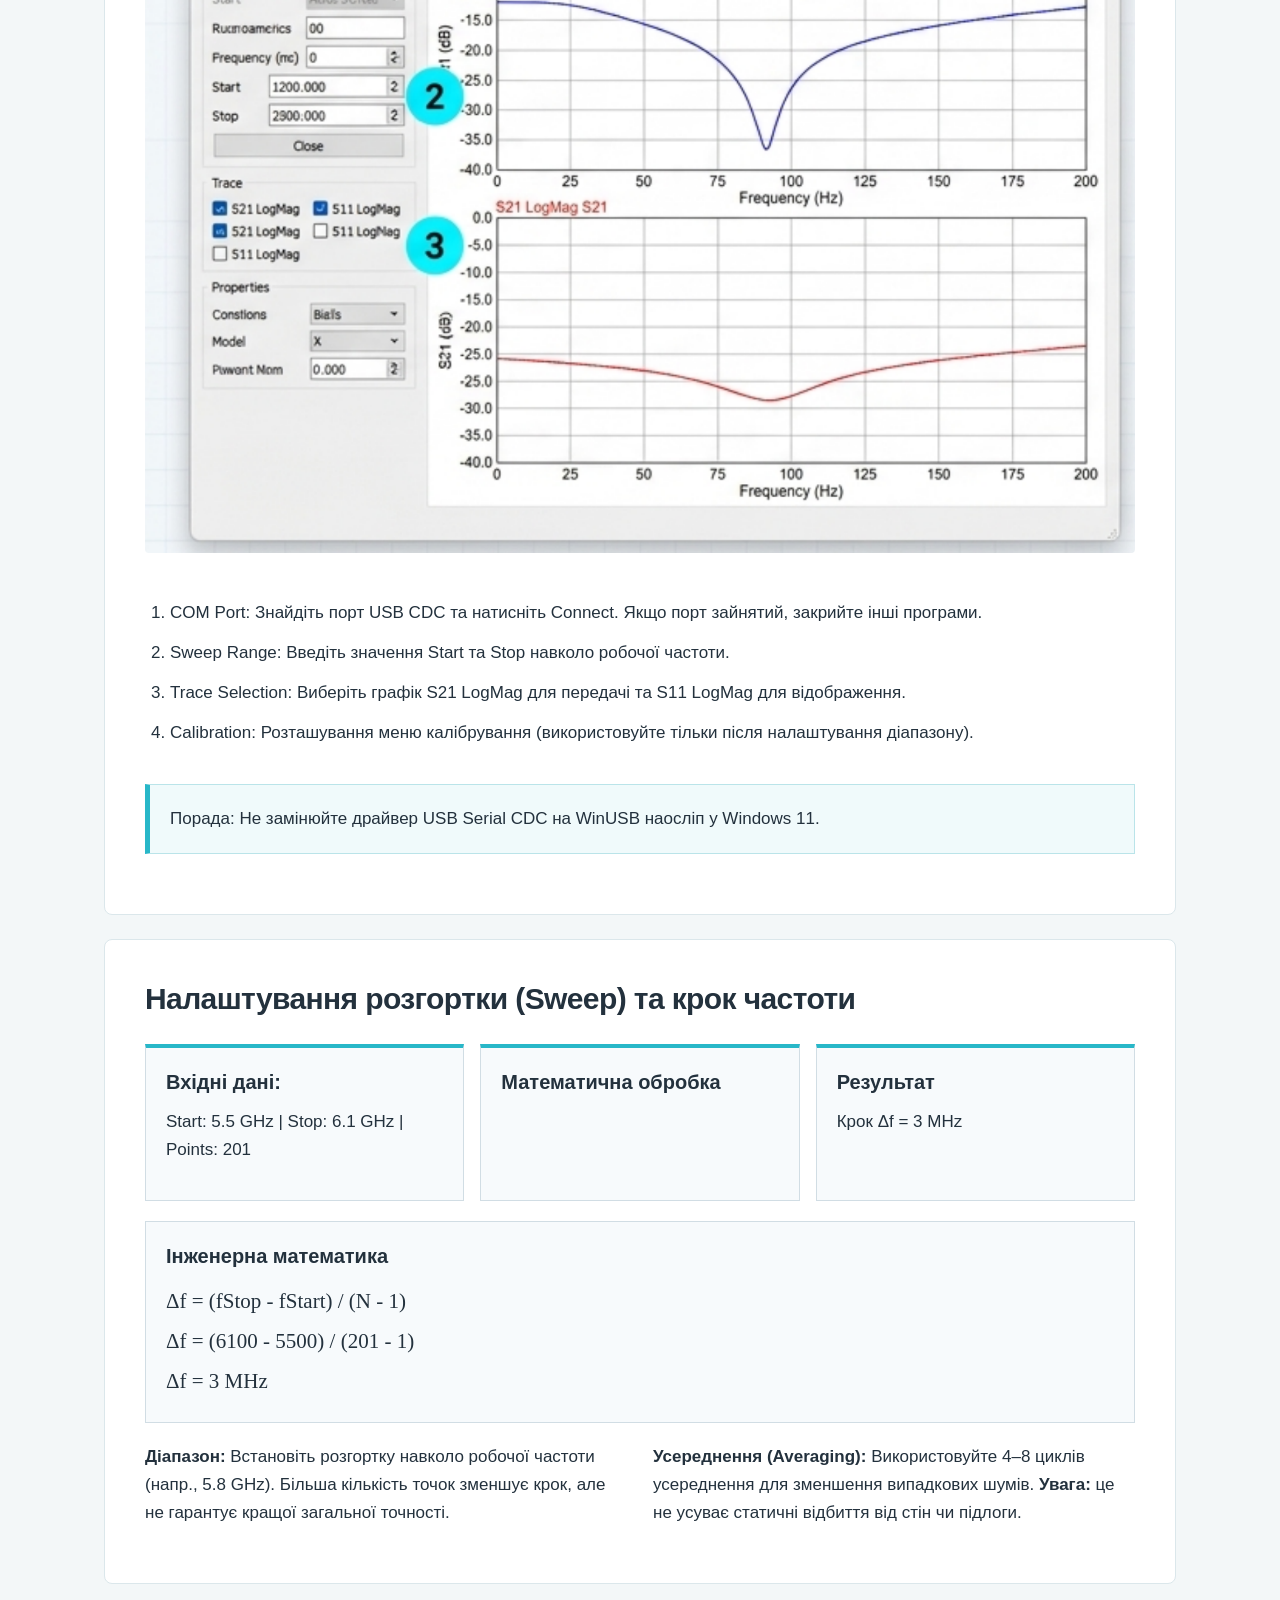
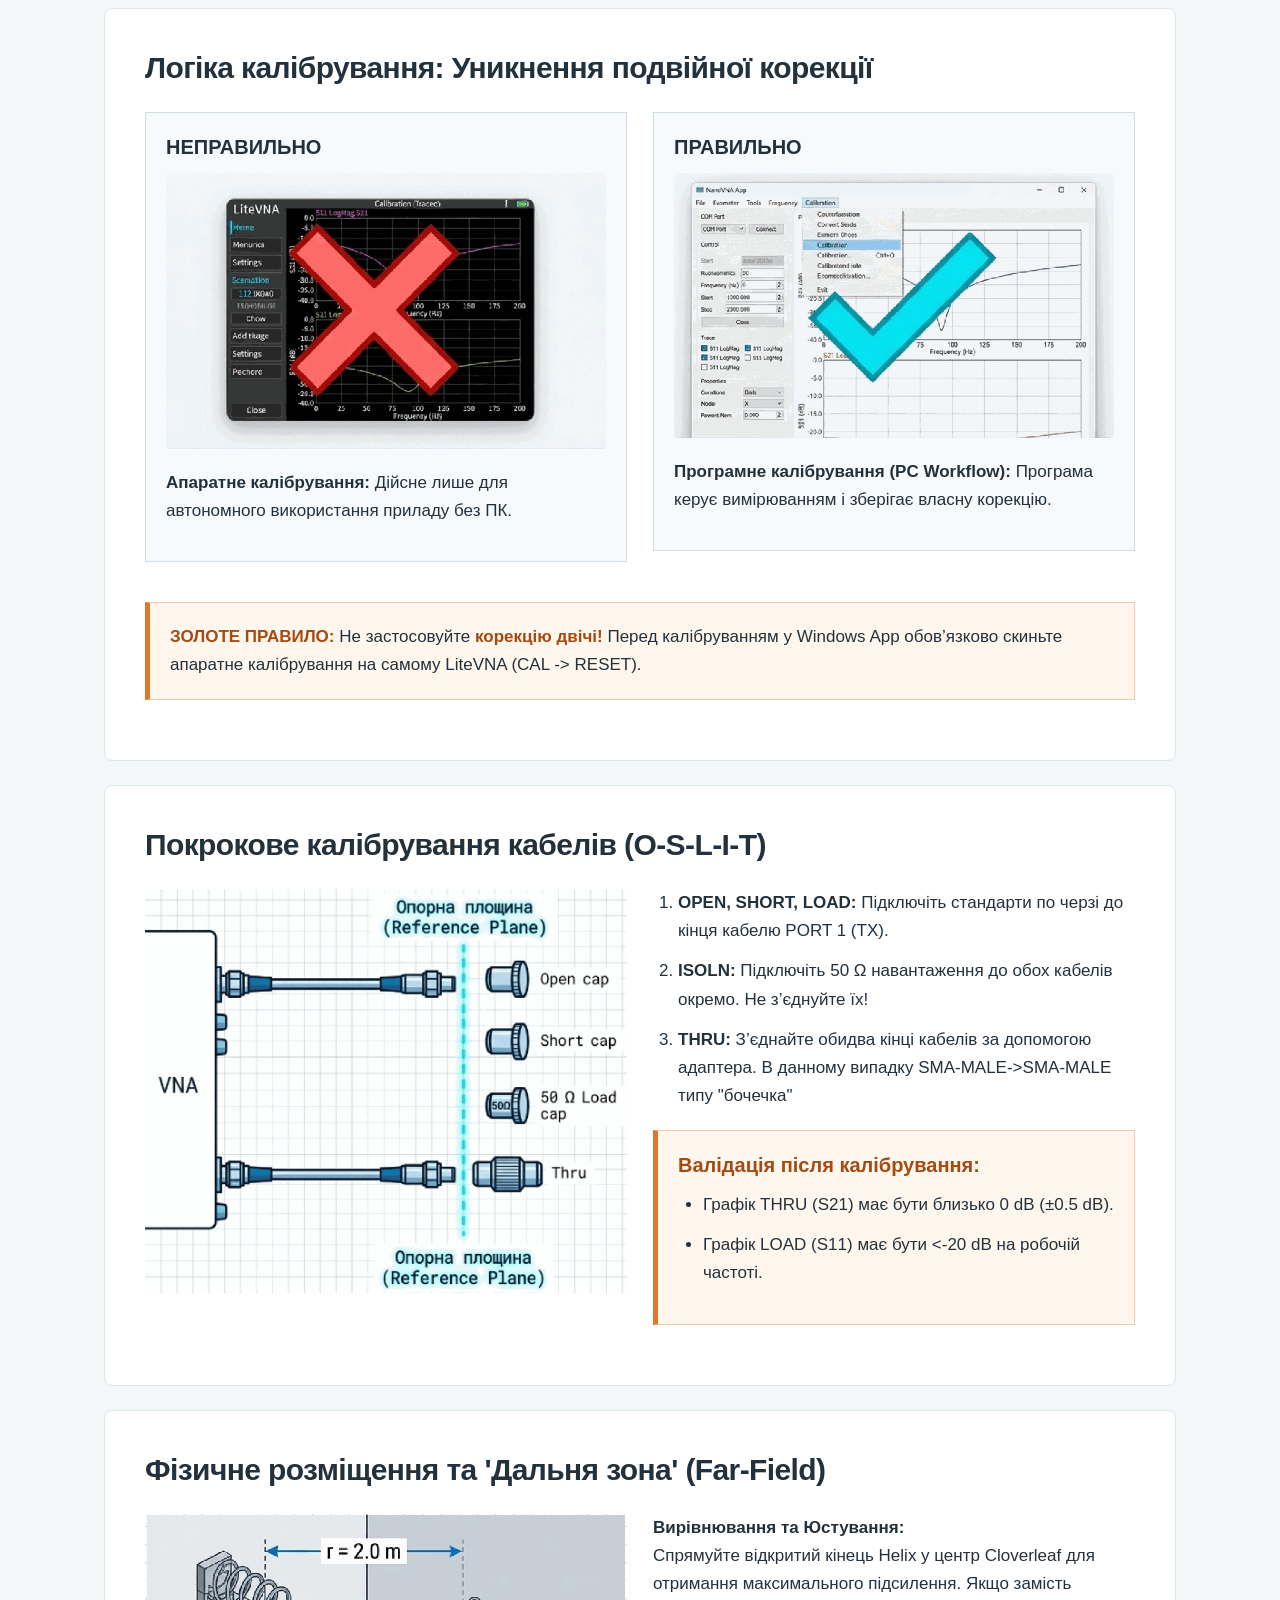
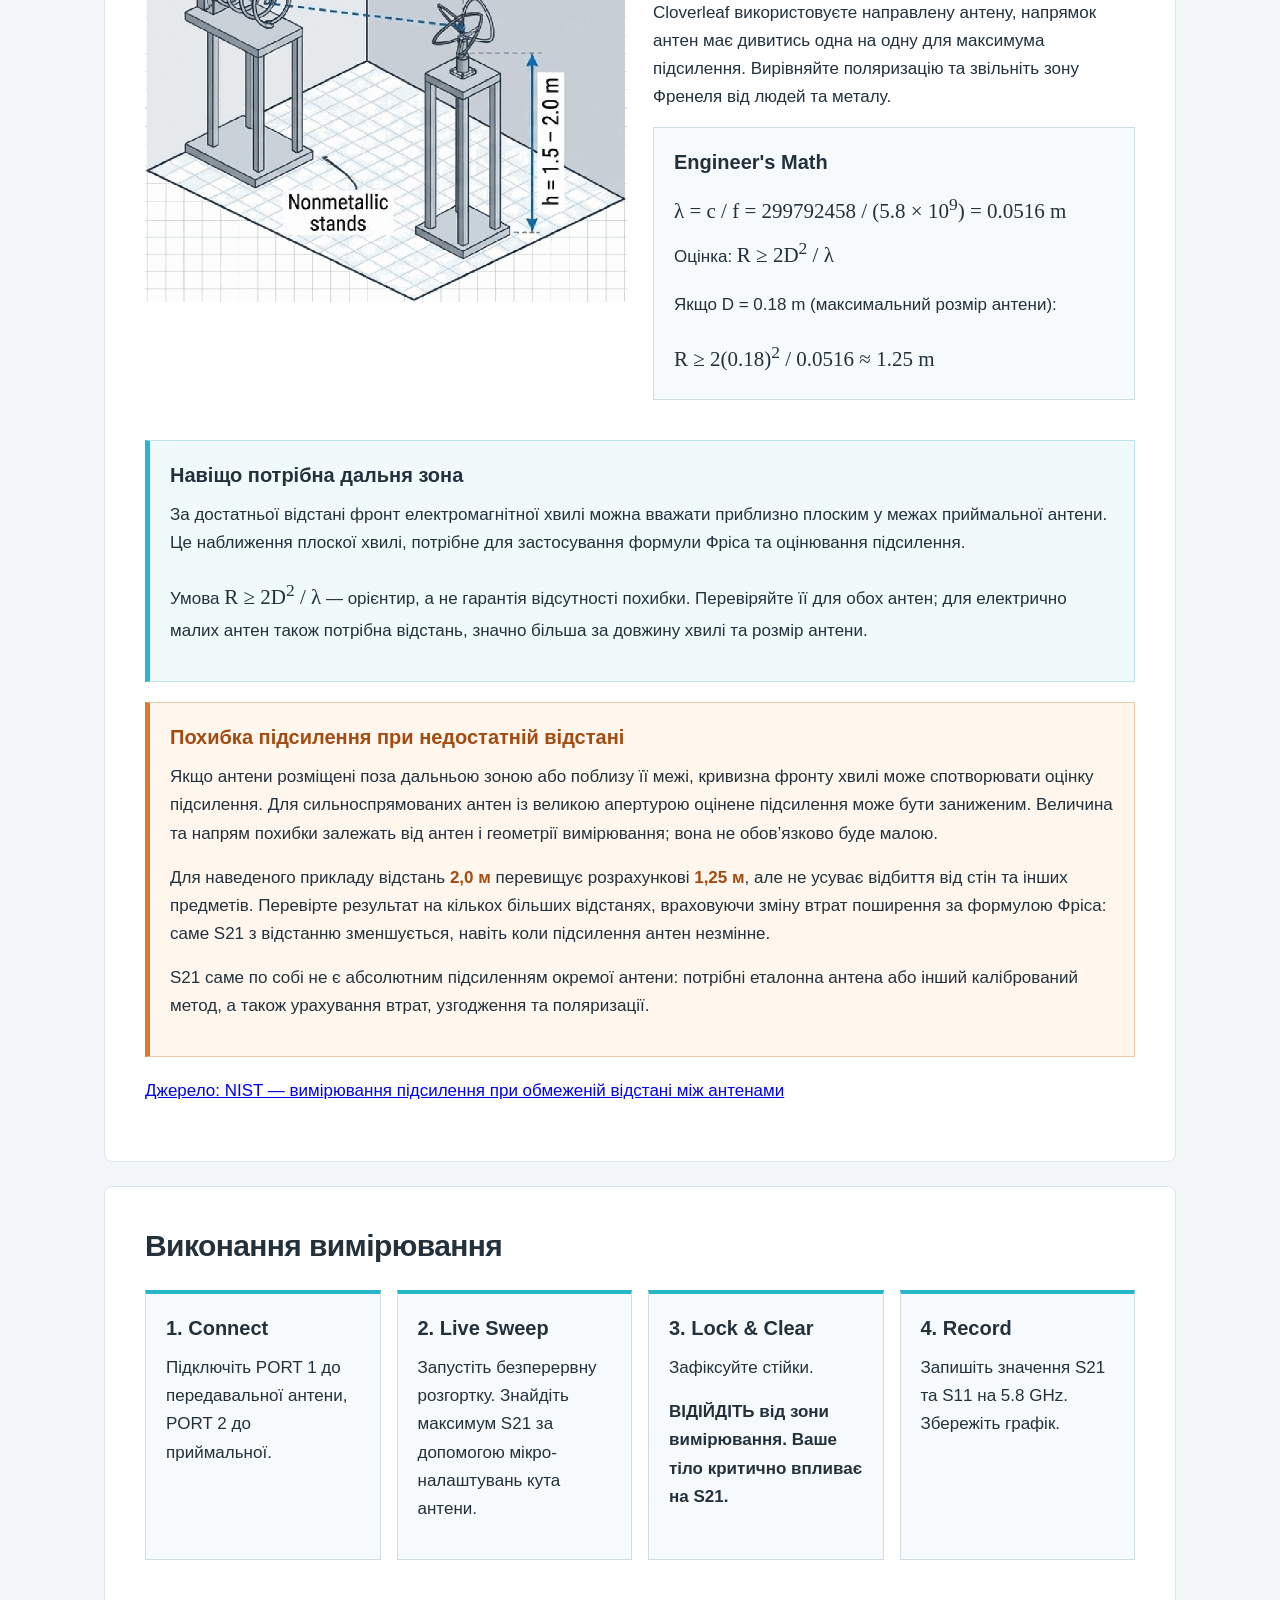
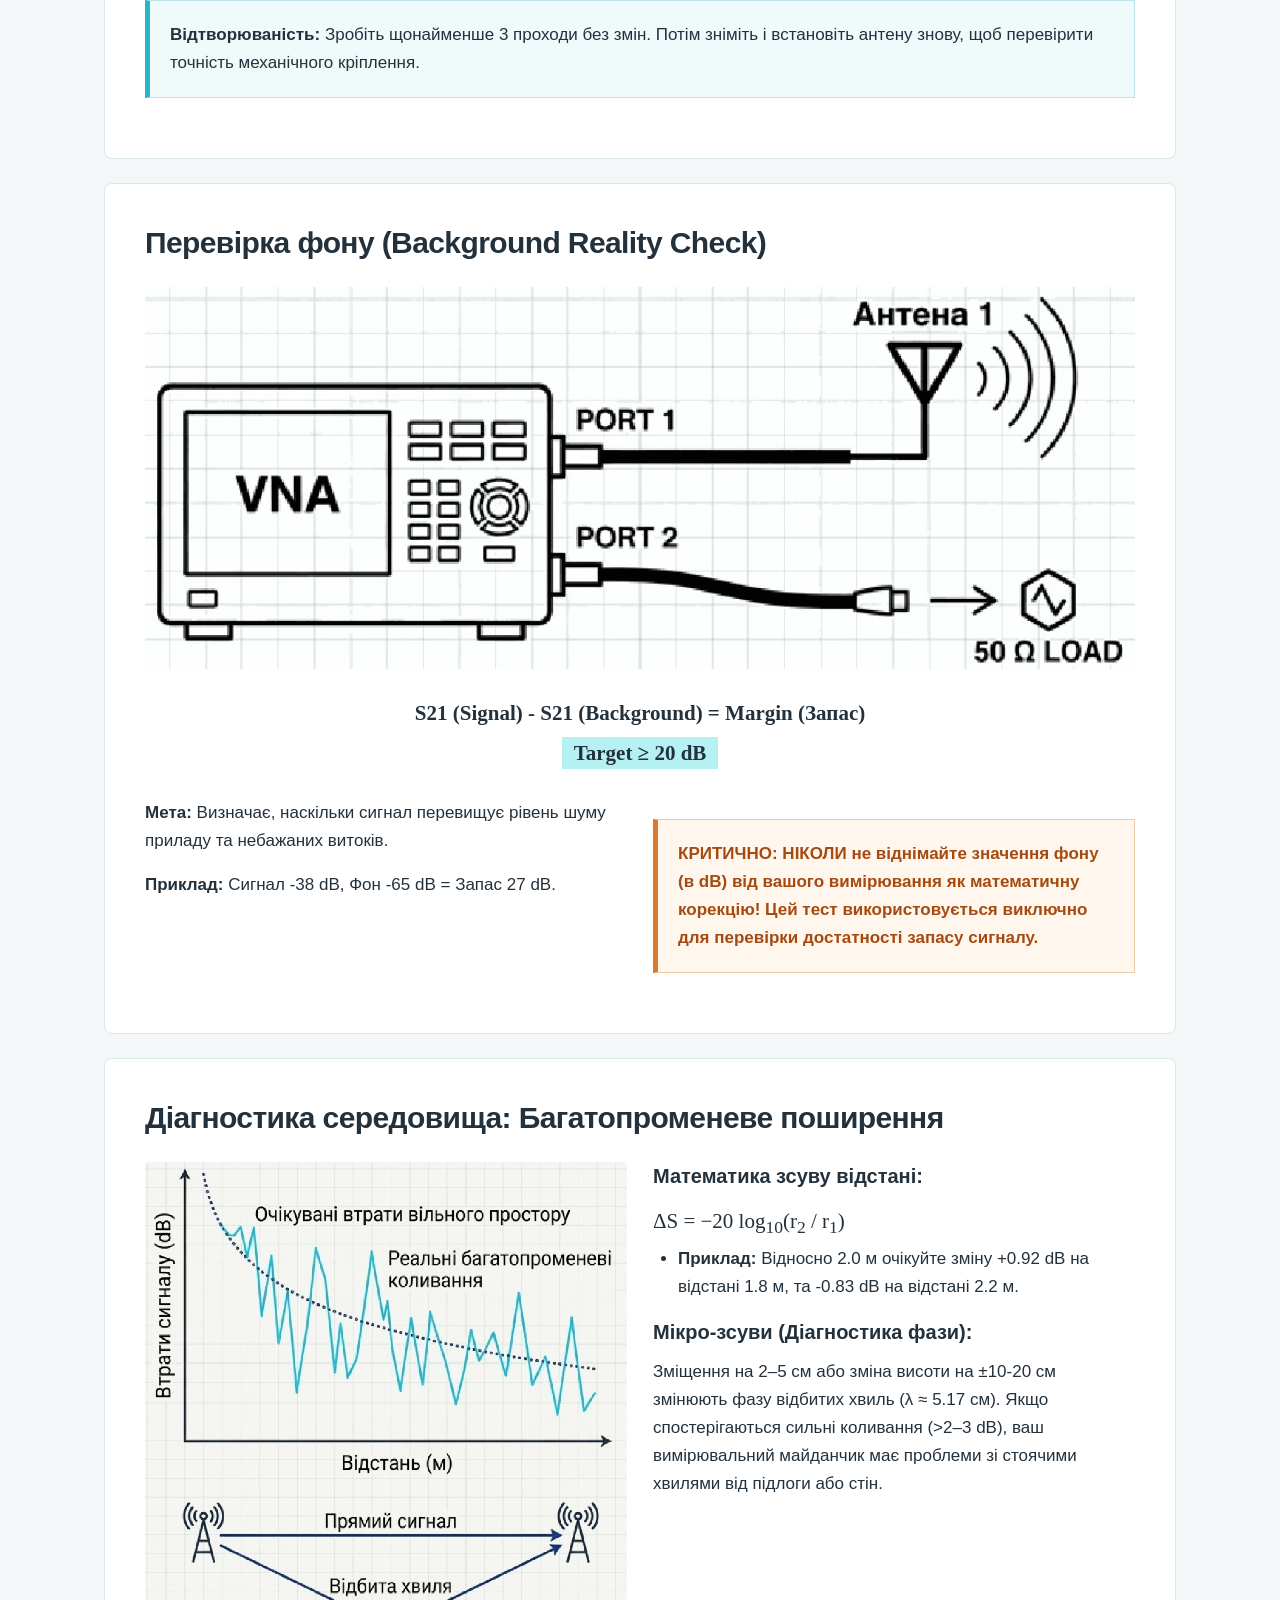
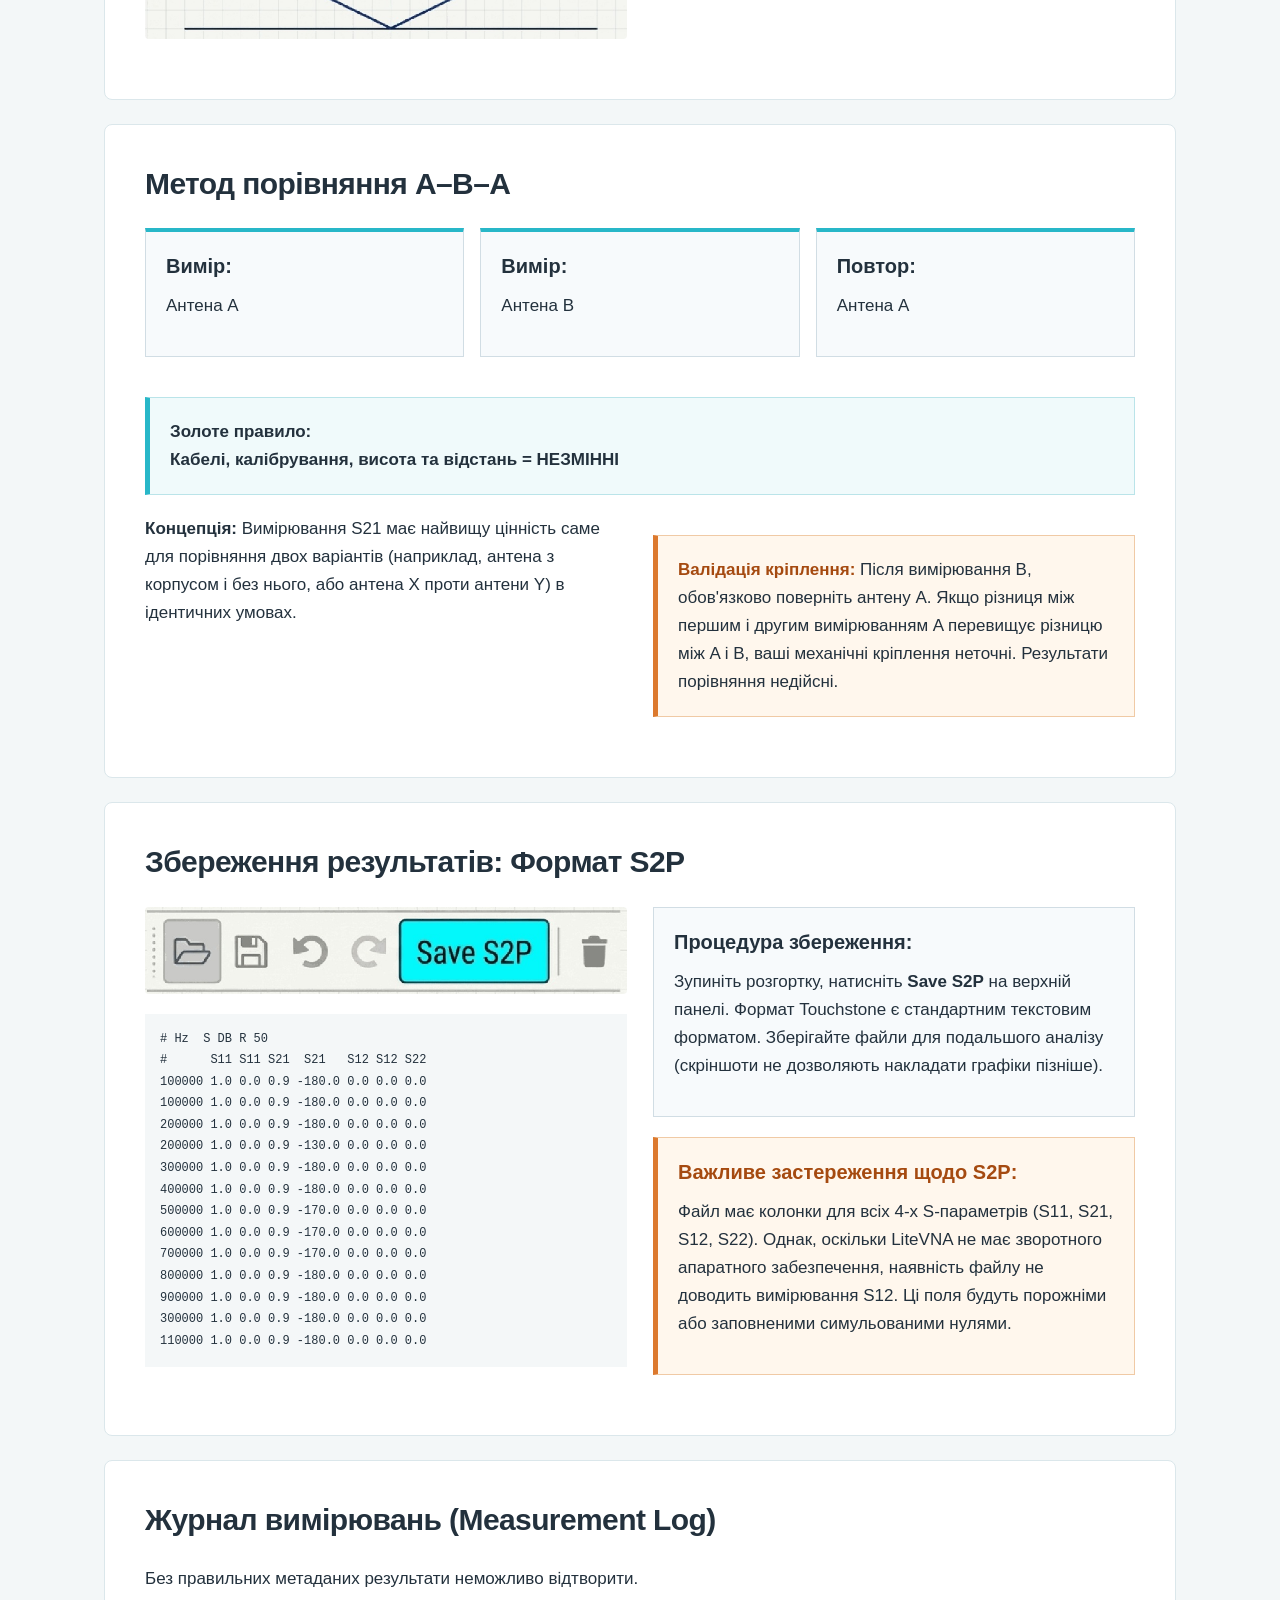
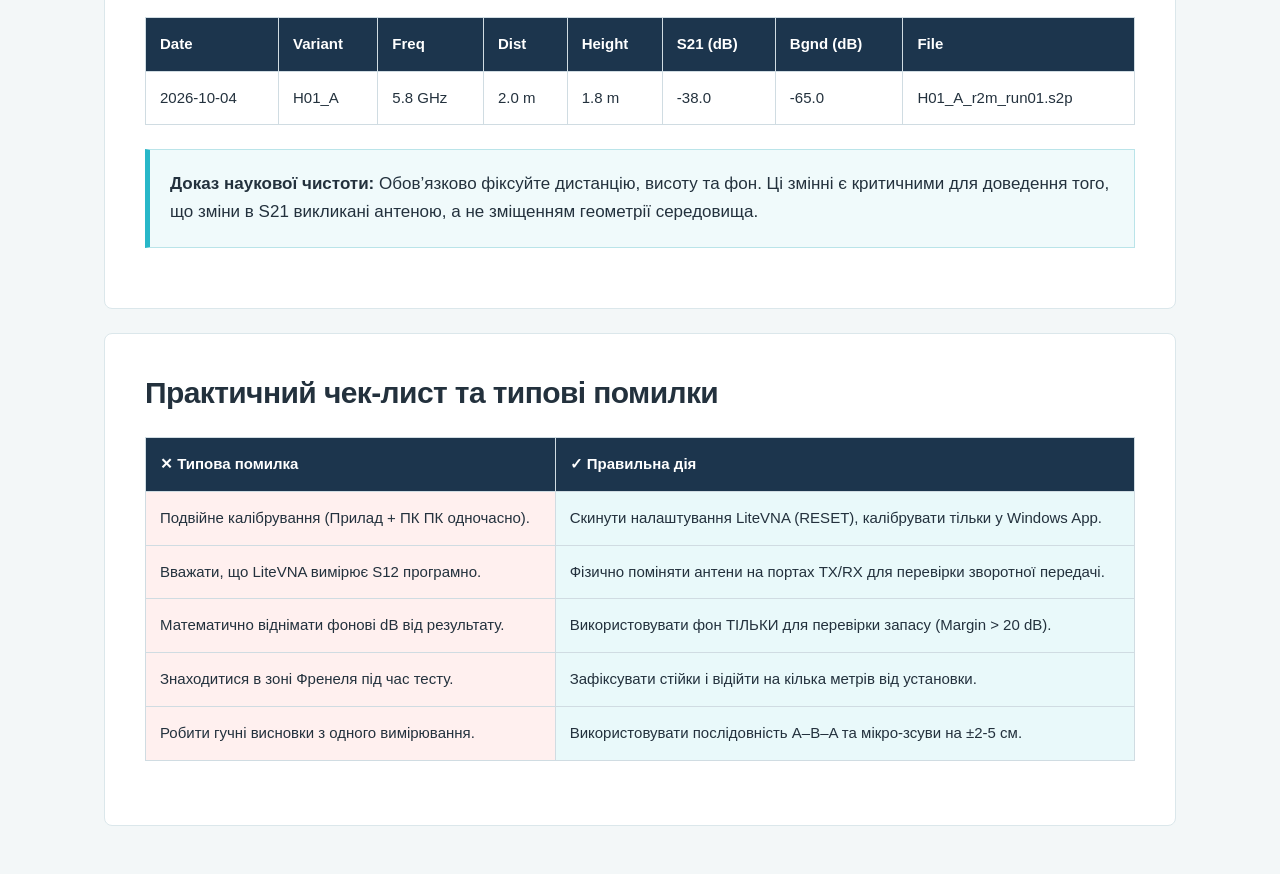
==== commit d7d2b901: "SMA-MALE" ====
--- a/index.html
+++ b/index.html
@@ -470,7 +470,7 @@
               </li>
               <li>
                 <strong>THRU:</strong> З’єднайте обидва кінці кабелів за
-                допомогою адаптера. В данному випадку SMA-MAIL->SMA-MAIL типу "бочечка"
+                допомогою адаптера. В данному випадку SMA-MALE->SMA-MALE типу "бочечка"
               </li>
             </ol>
             <div class="note warning">
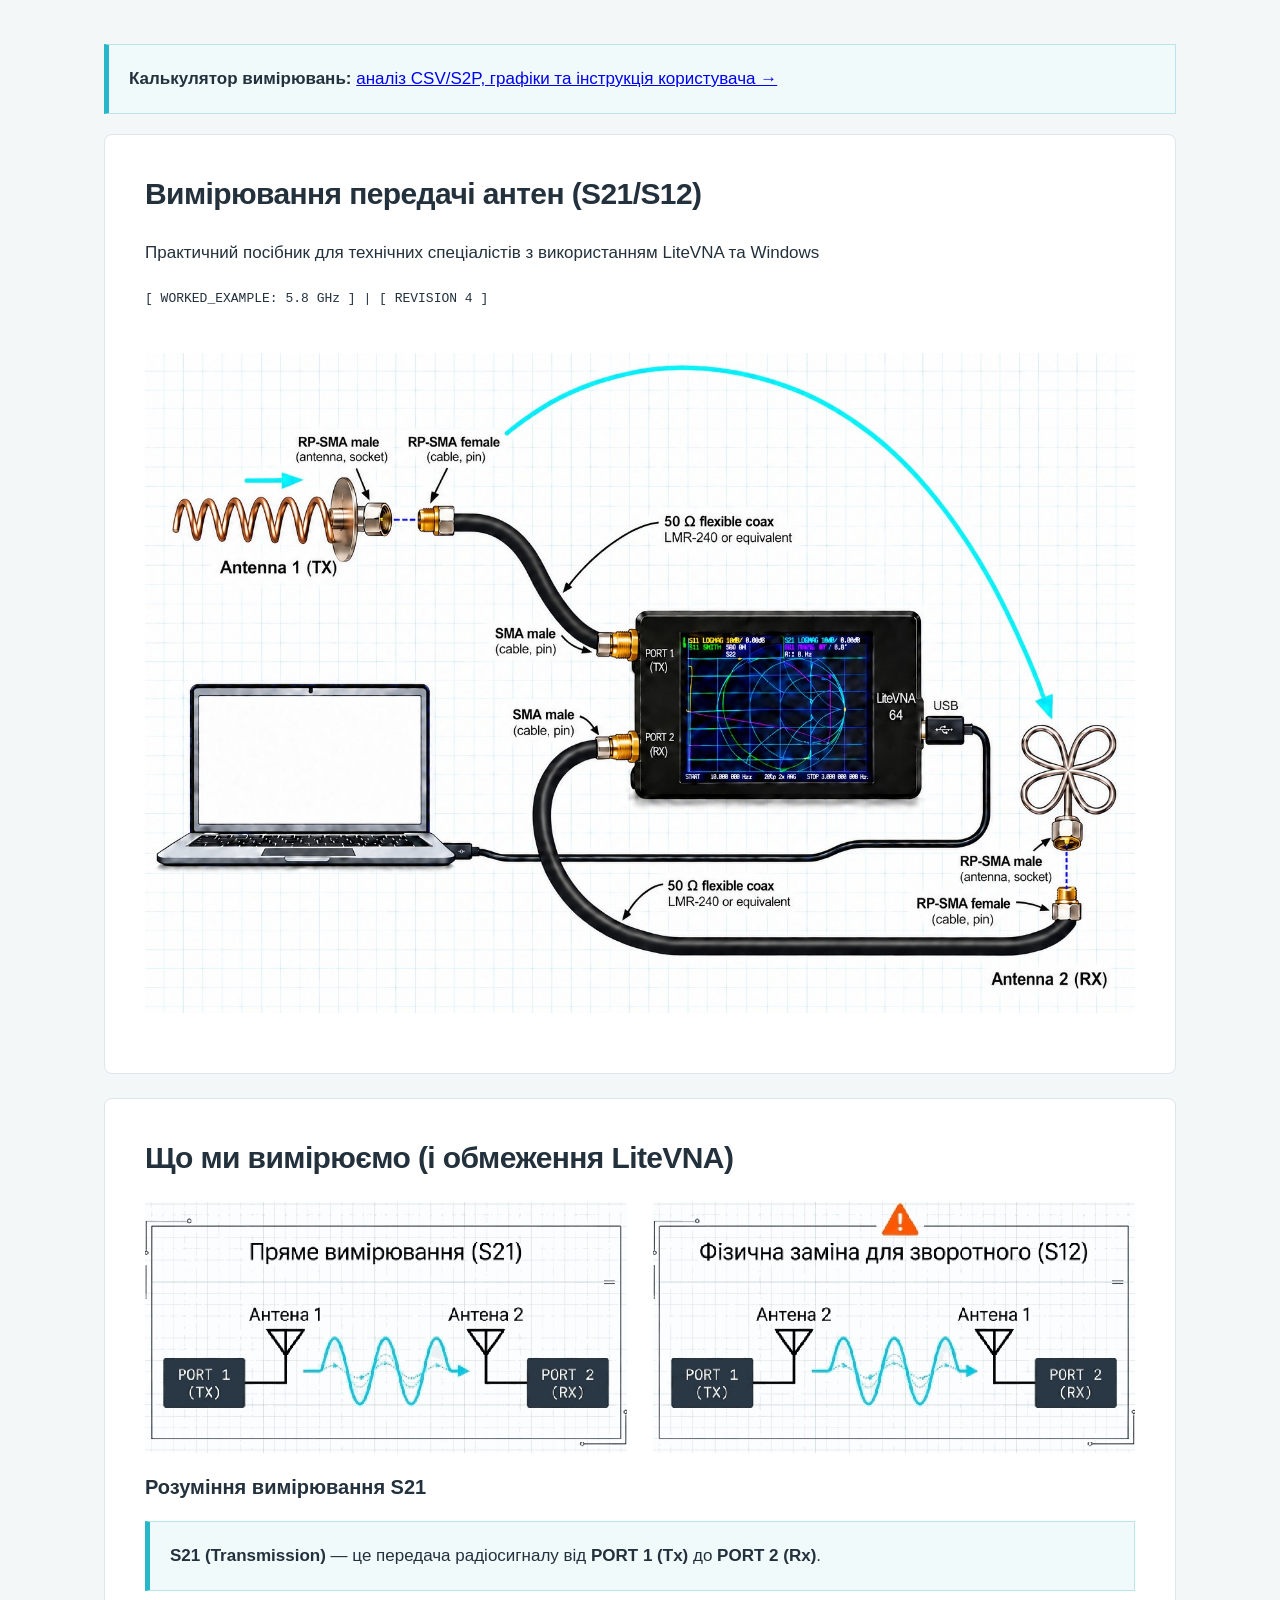
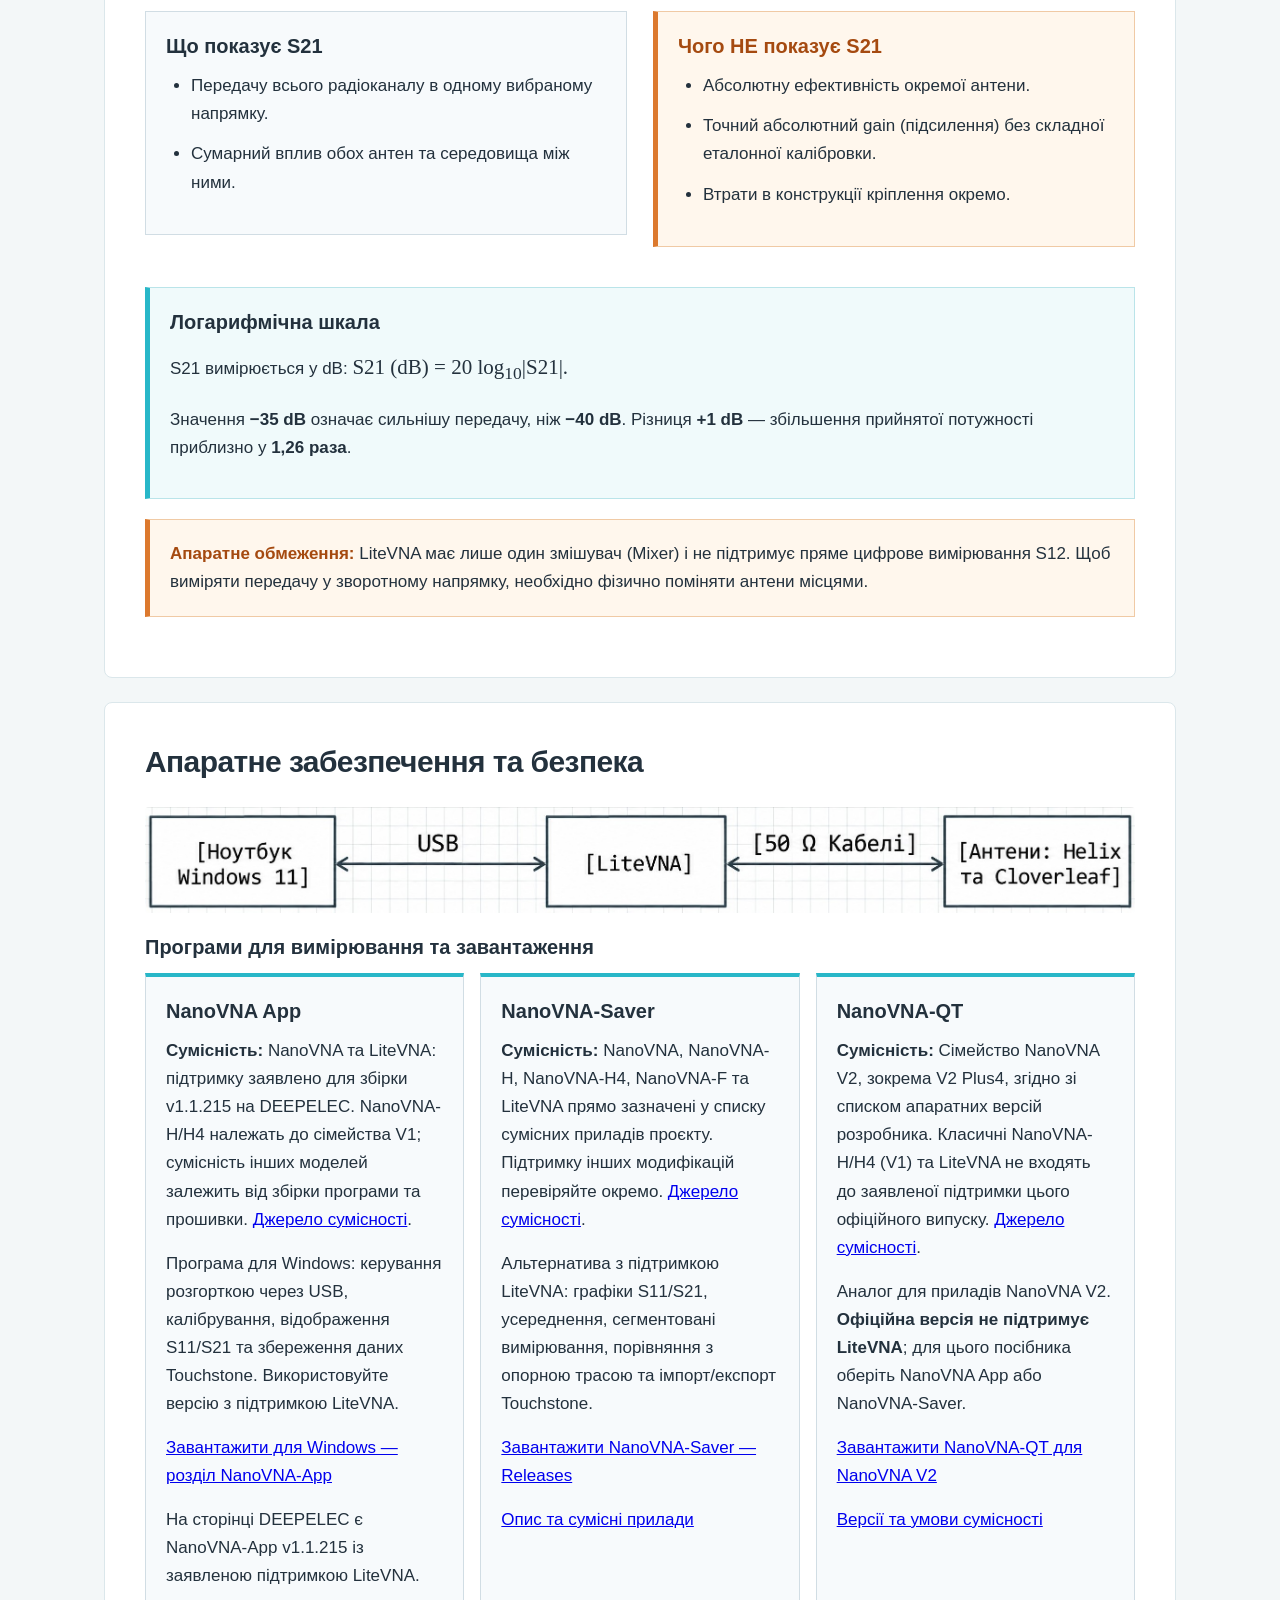
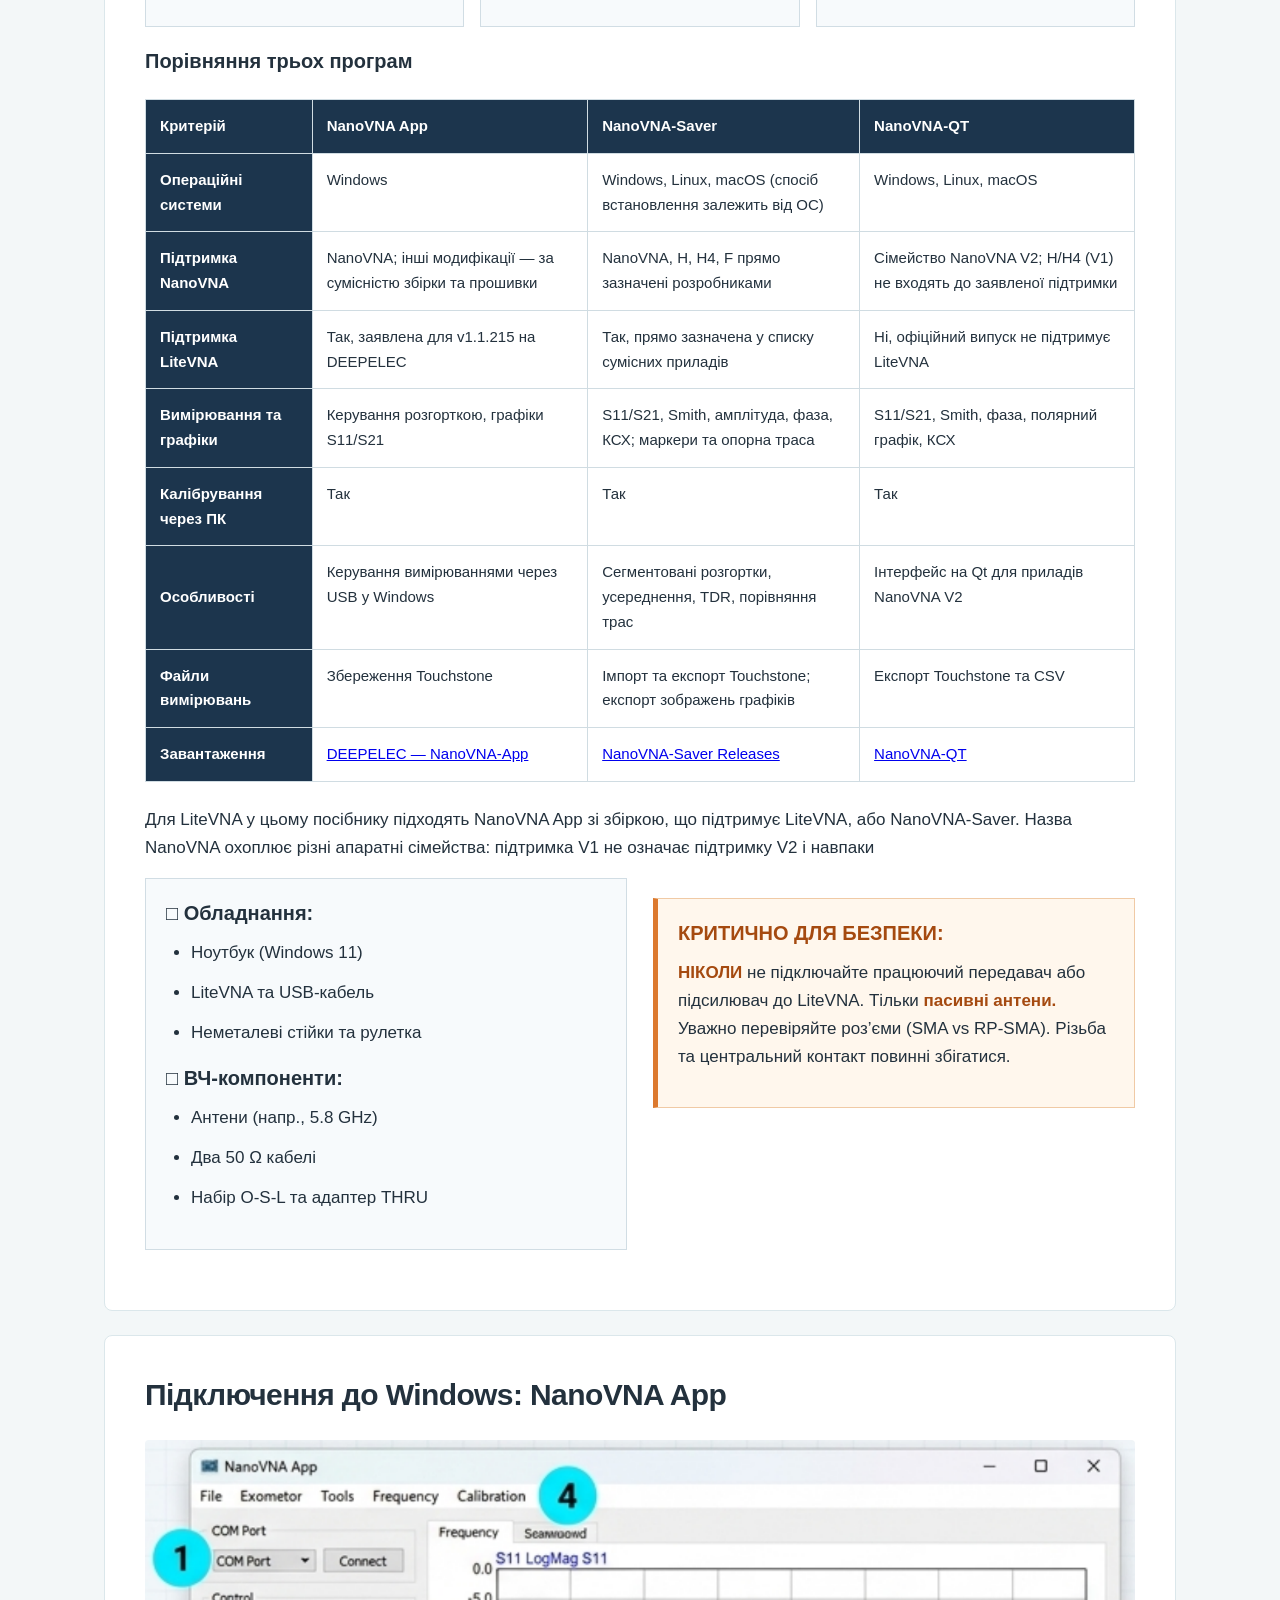
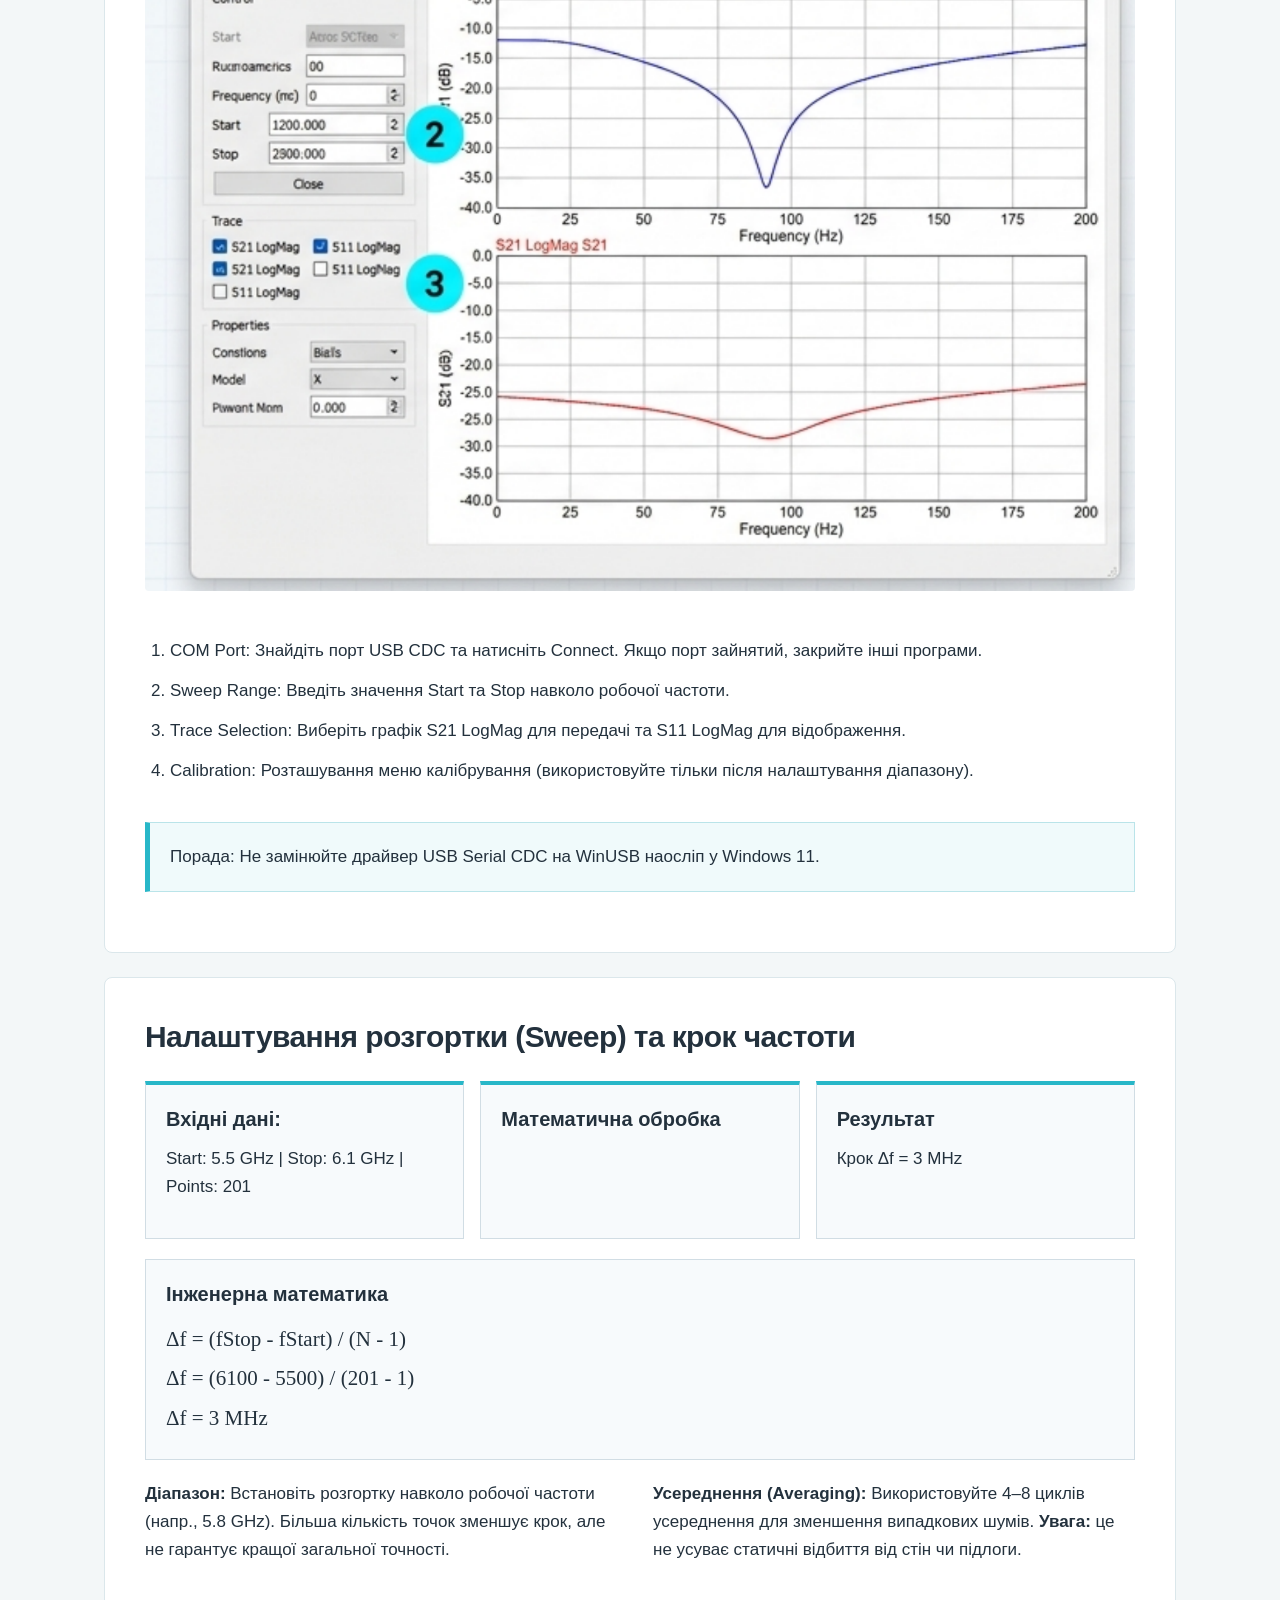
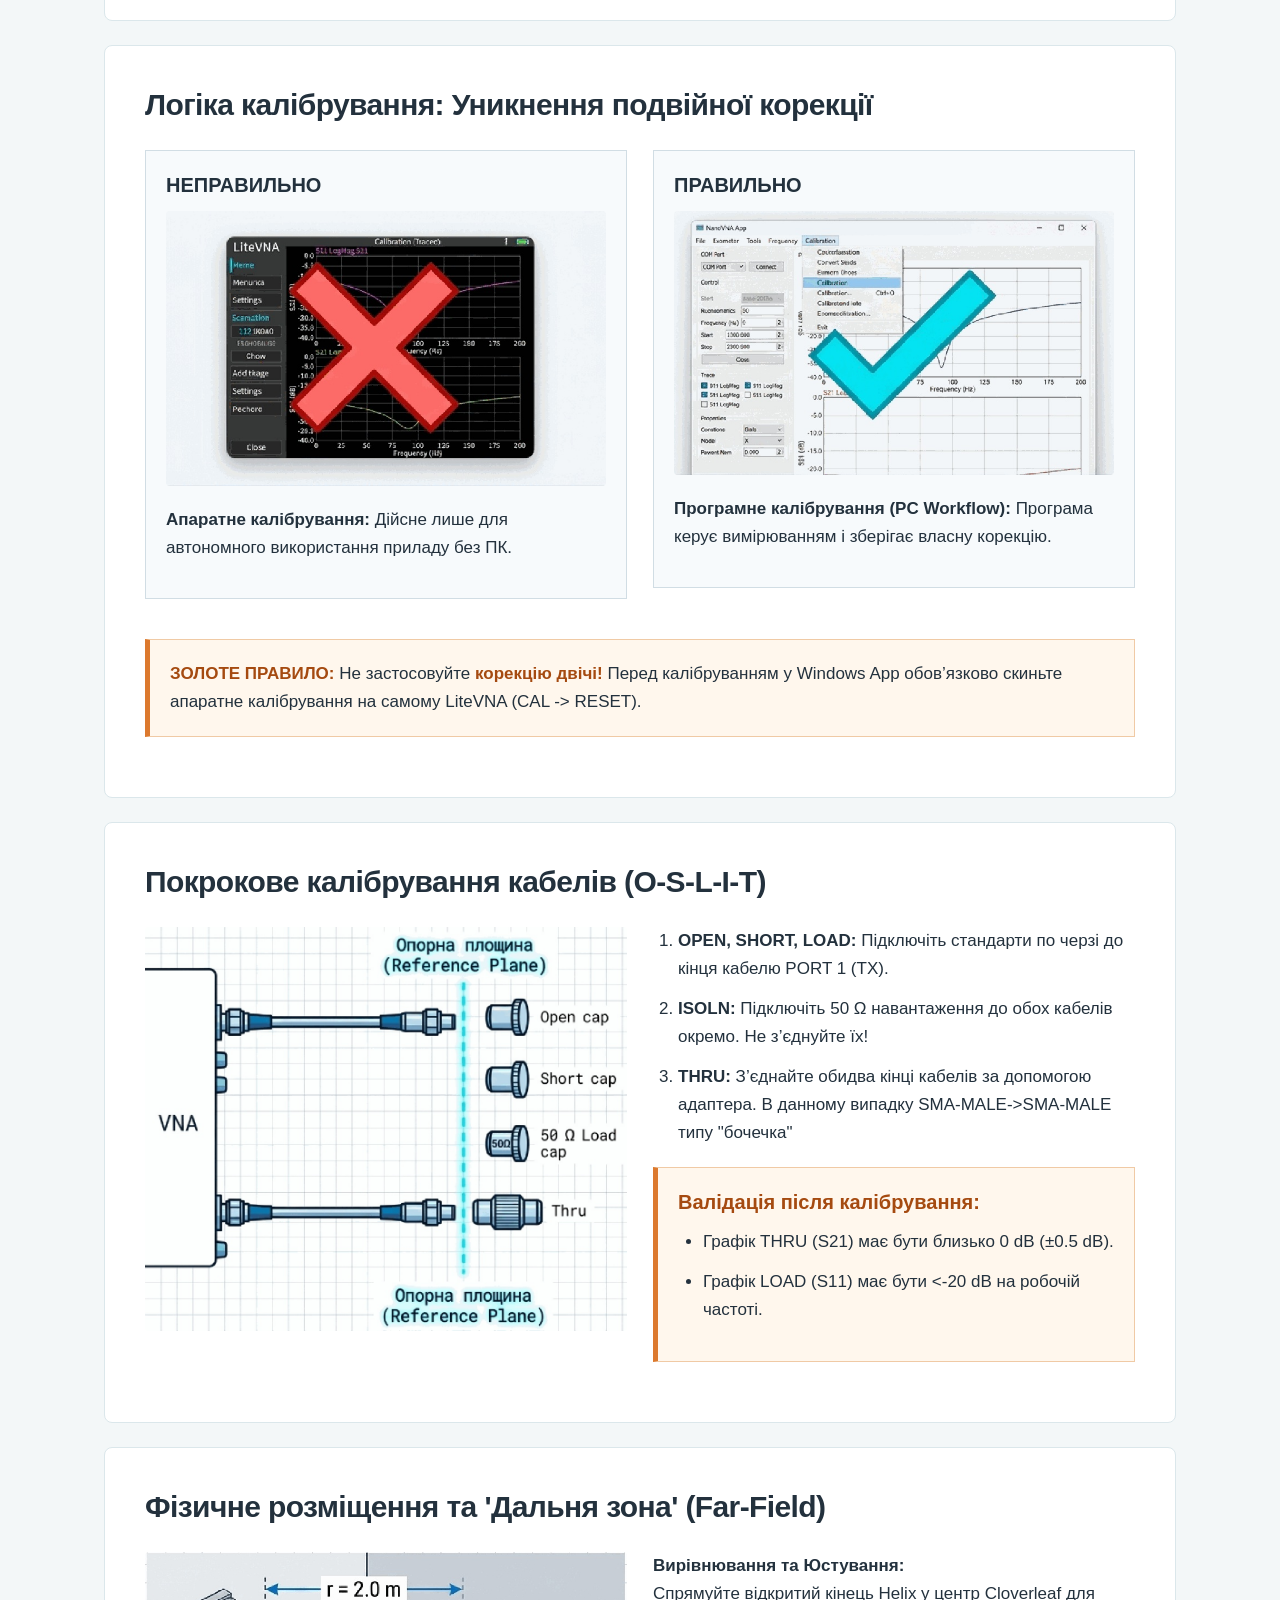
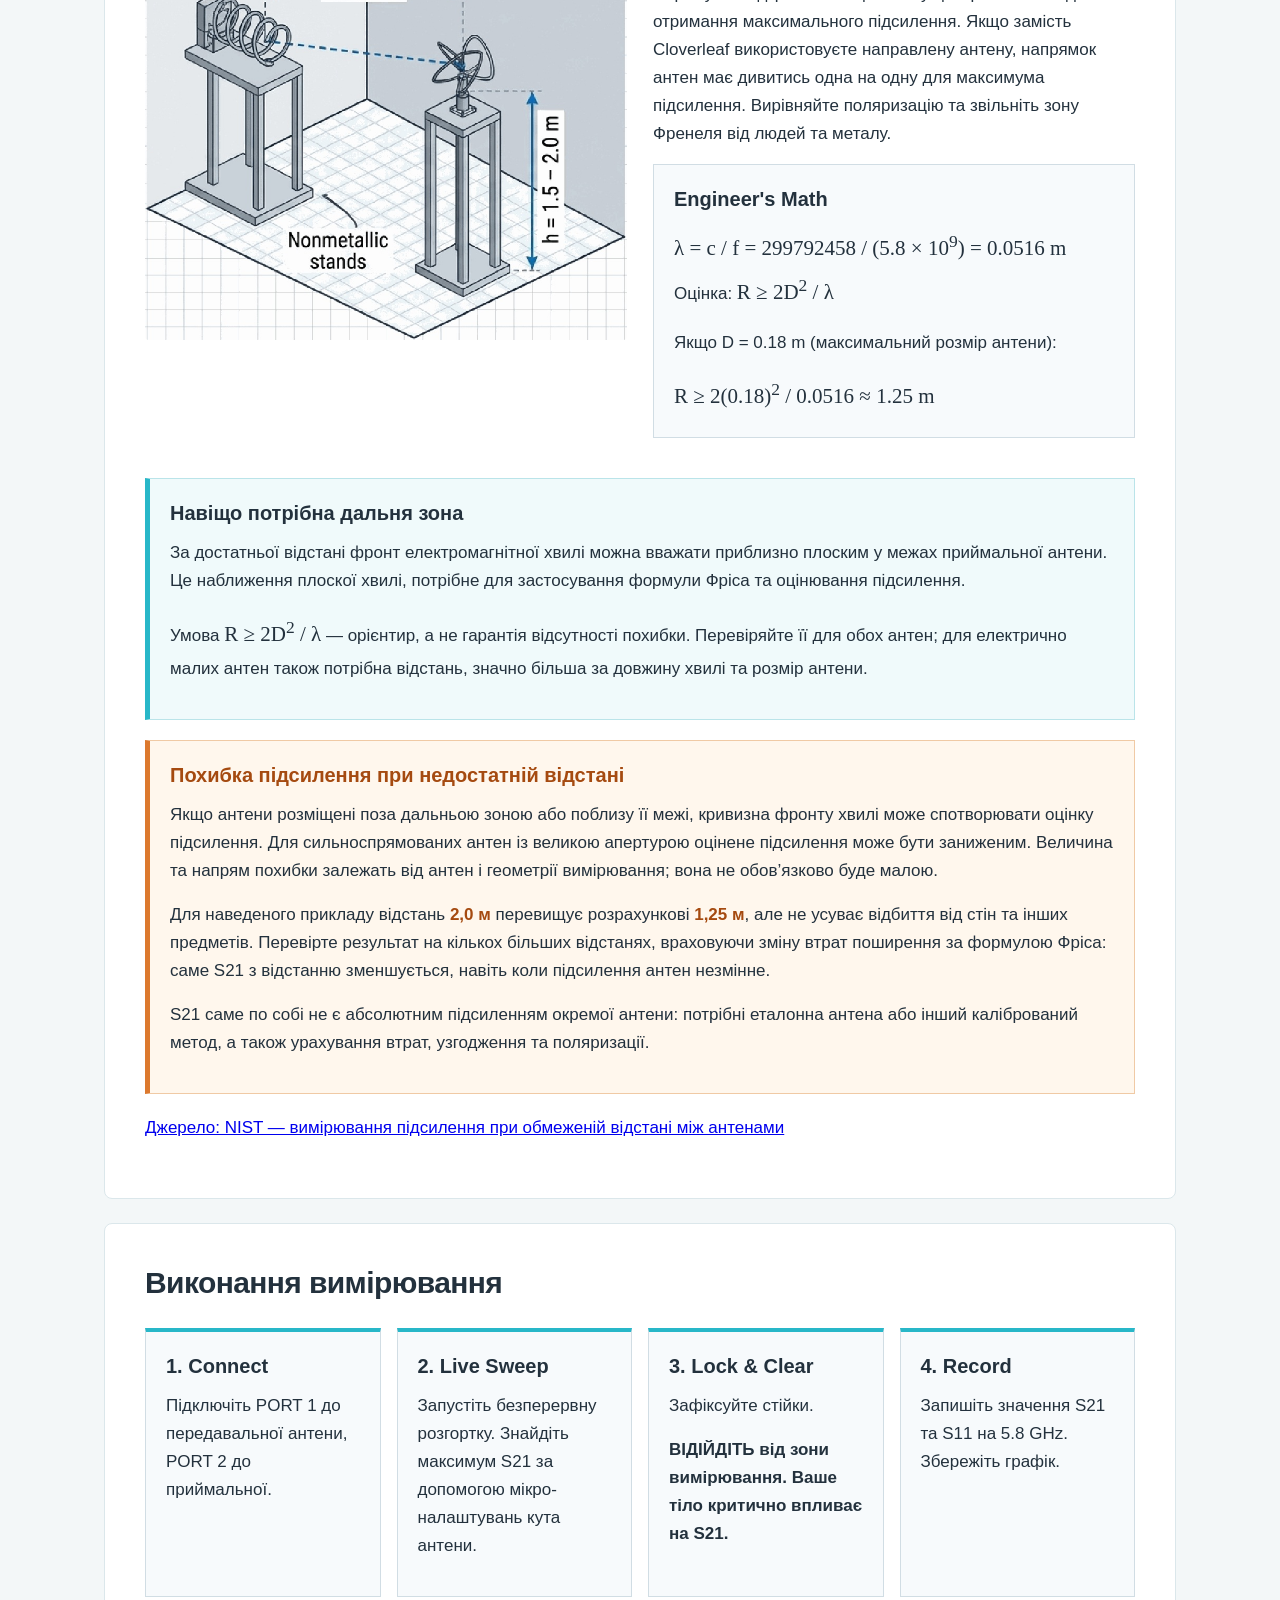
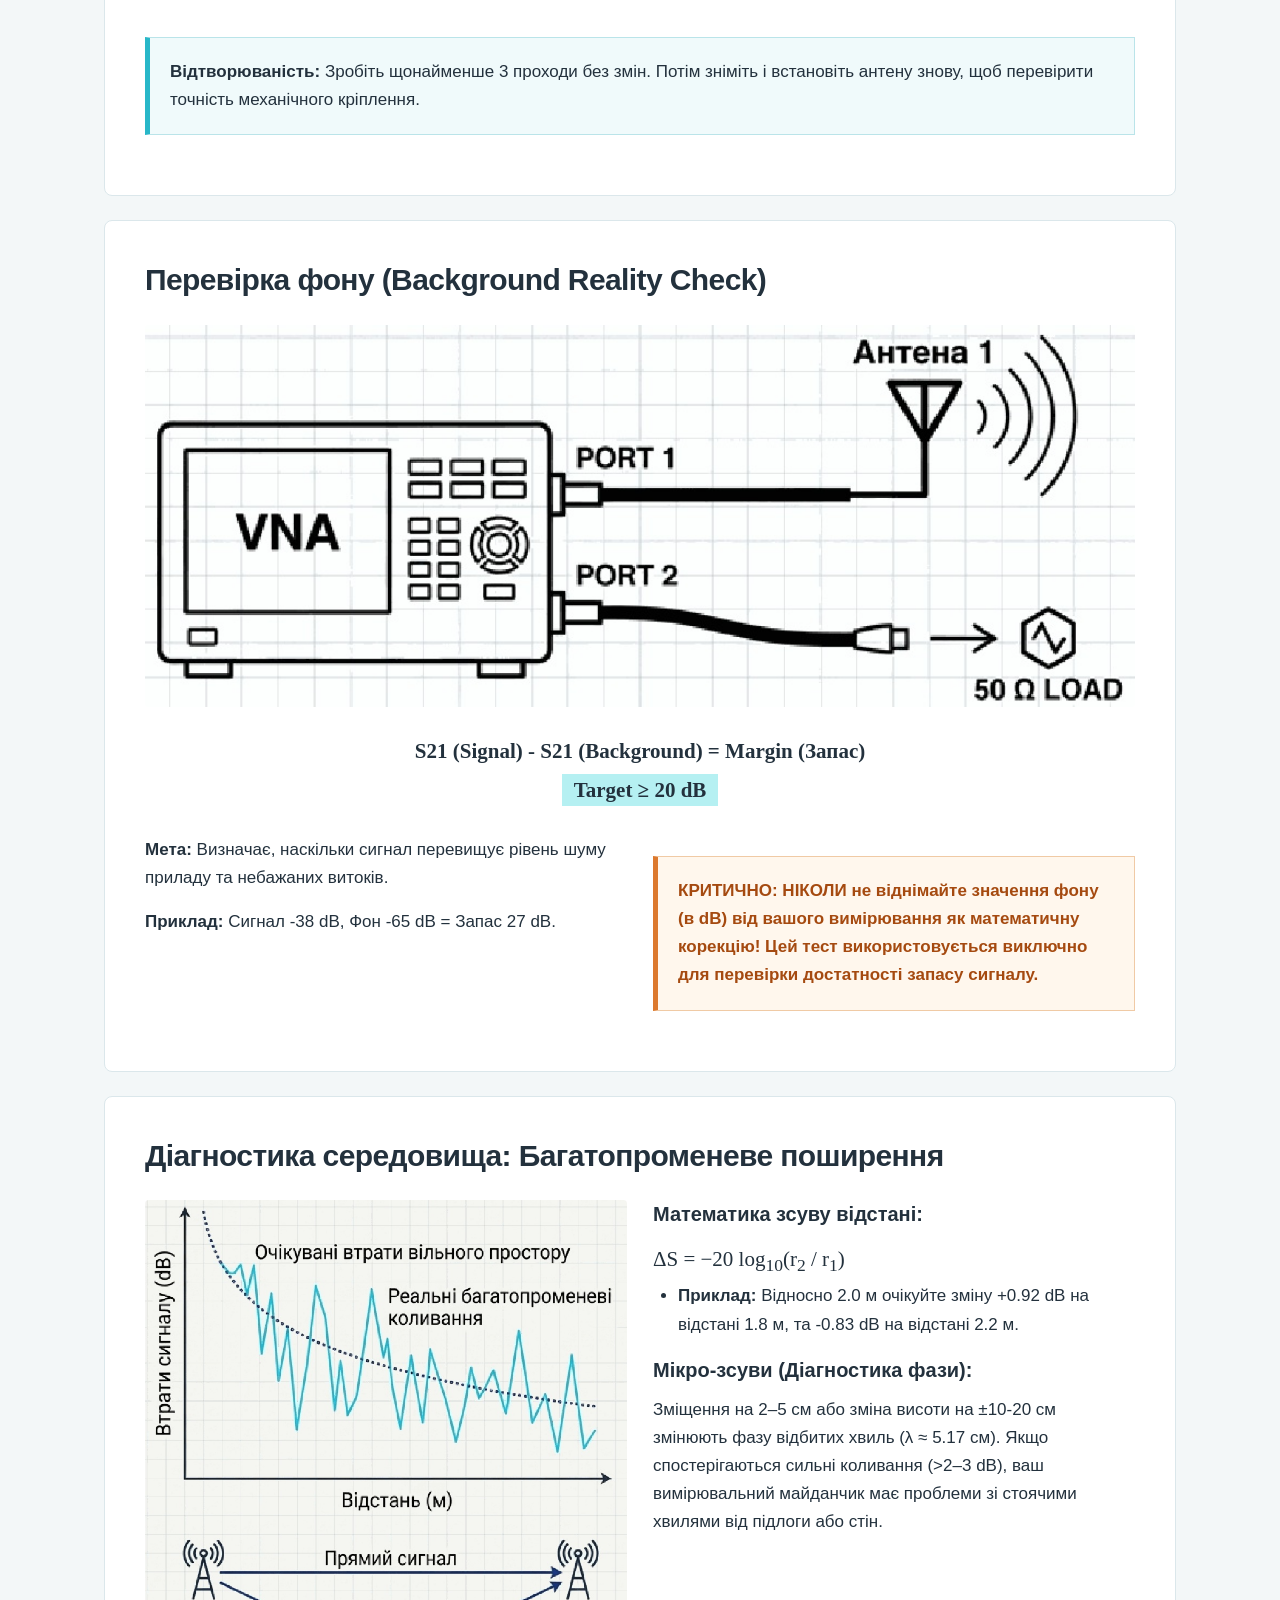
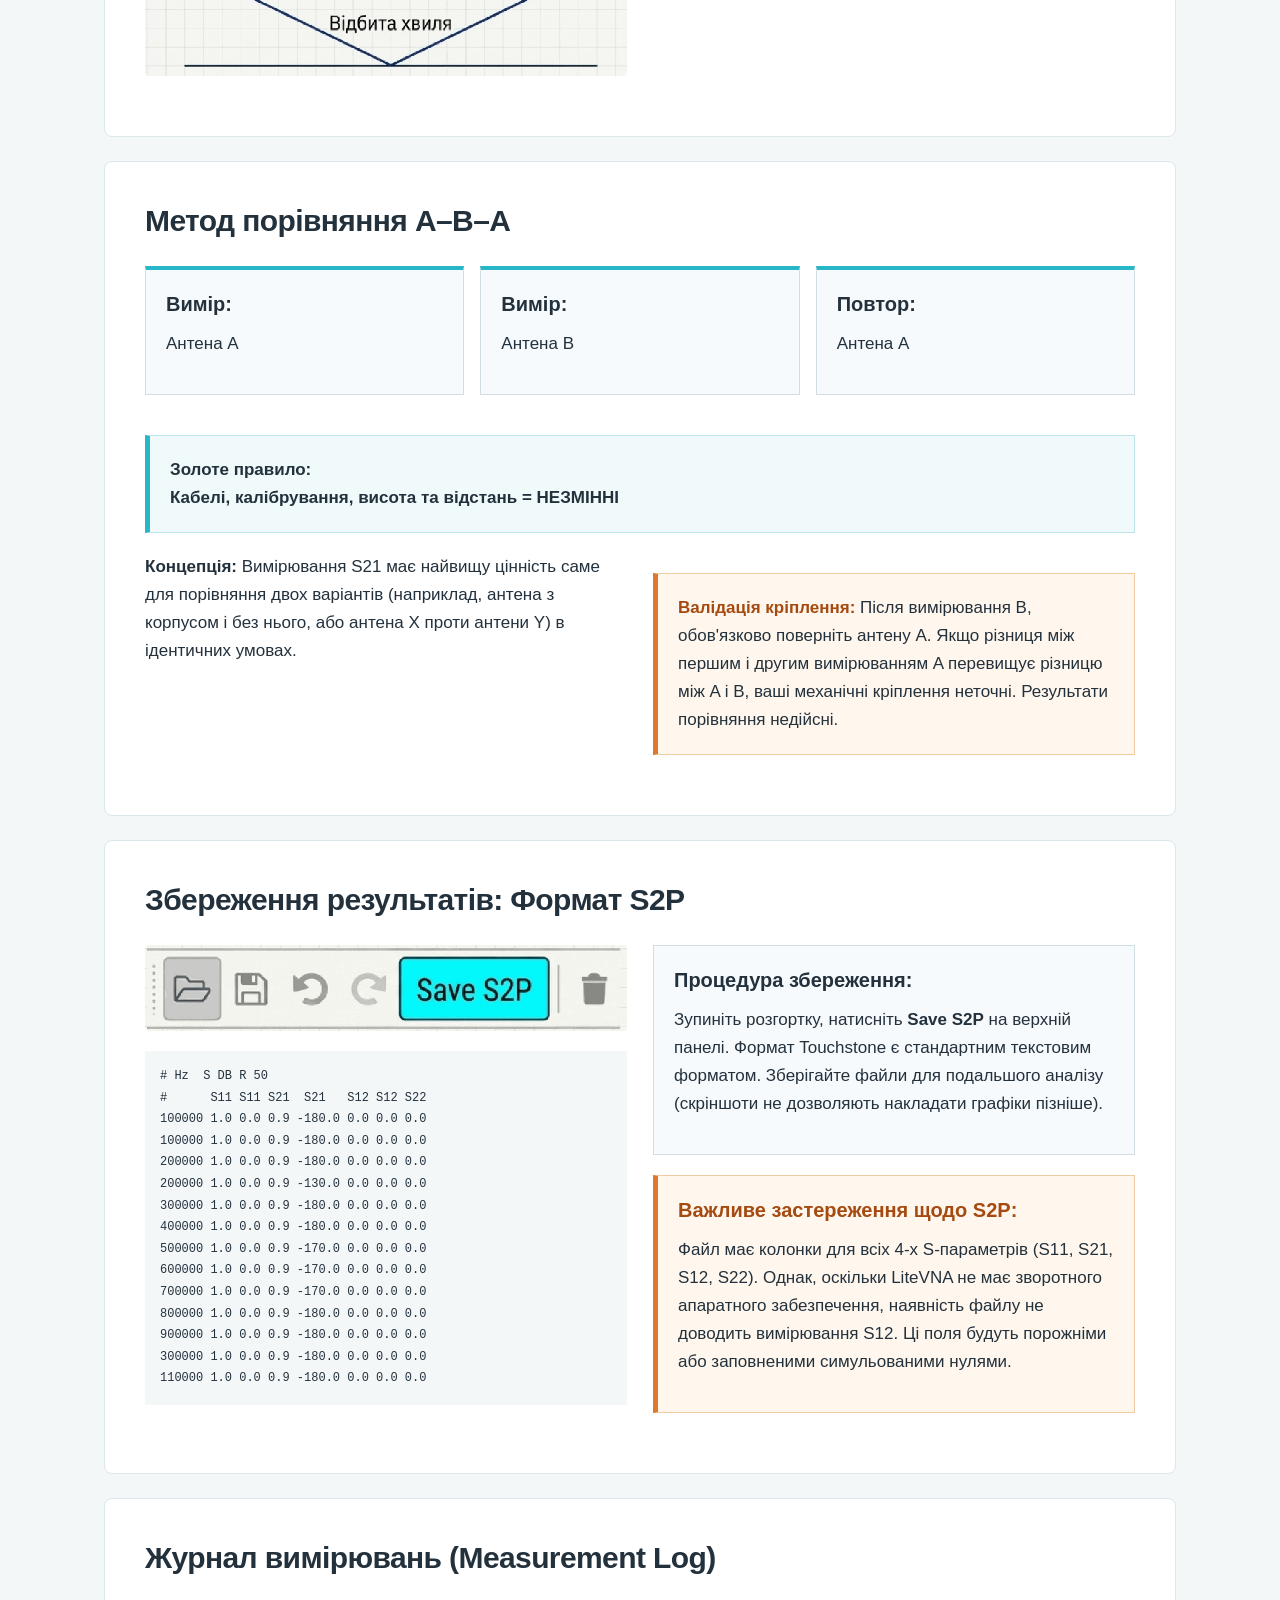
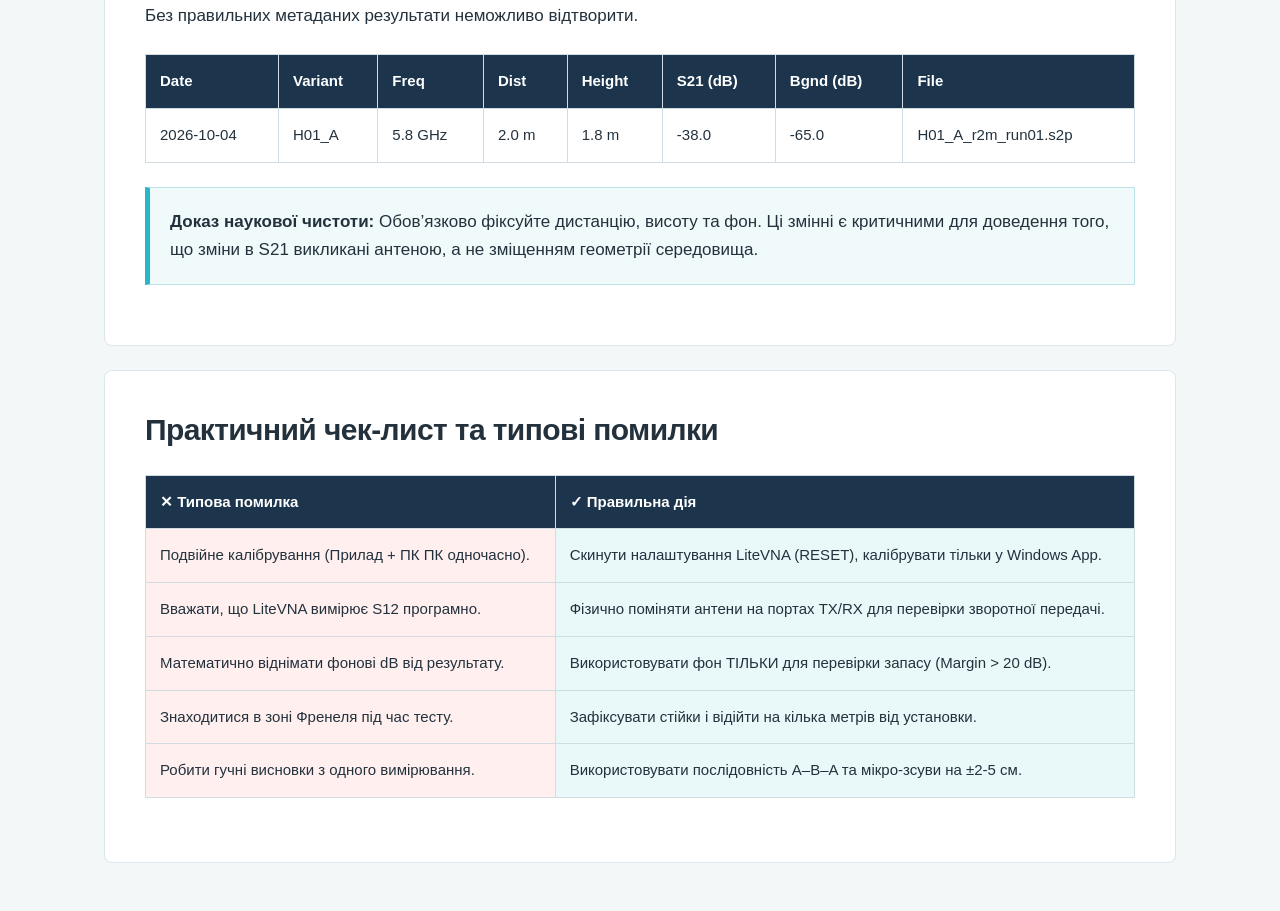
==== commit 96ef8330: "Add antenna measurement calculator and user guide" ====
--- a/index.html
+++ b/index.html
@@ -215,6 +215,7 @@
   </head>
   <body>
     <main class="guide">
+      <div class="note"><strong>Калькулятор вимірювань:</strong> <a href="analysis.html">аналіз CSV/S2P, графіки та інструкція користувача →</a></div>
       <section id="section-1">
         <h2>Вимірювання передачі антен (S21/S12)</h2>
         <div class="grid">
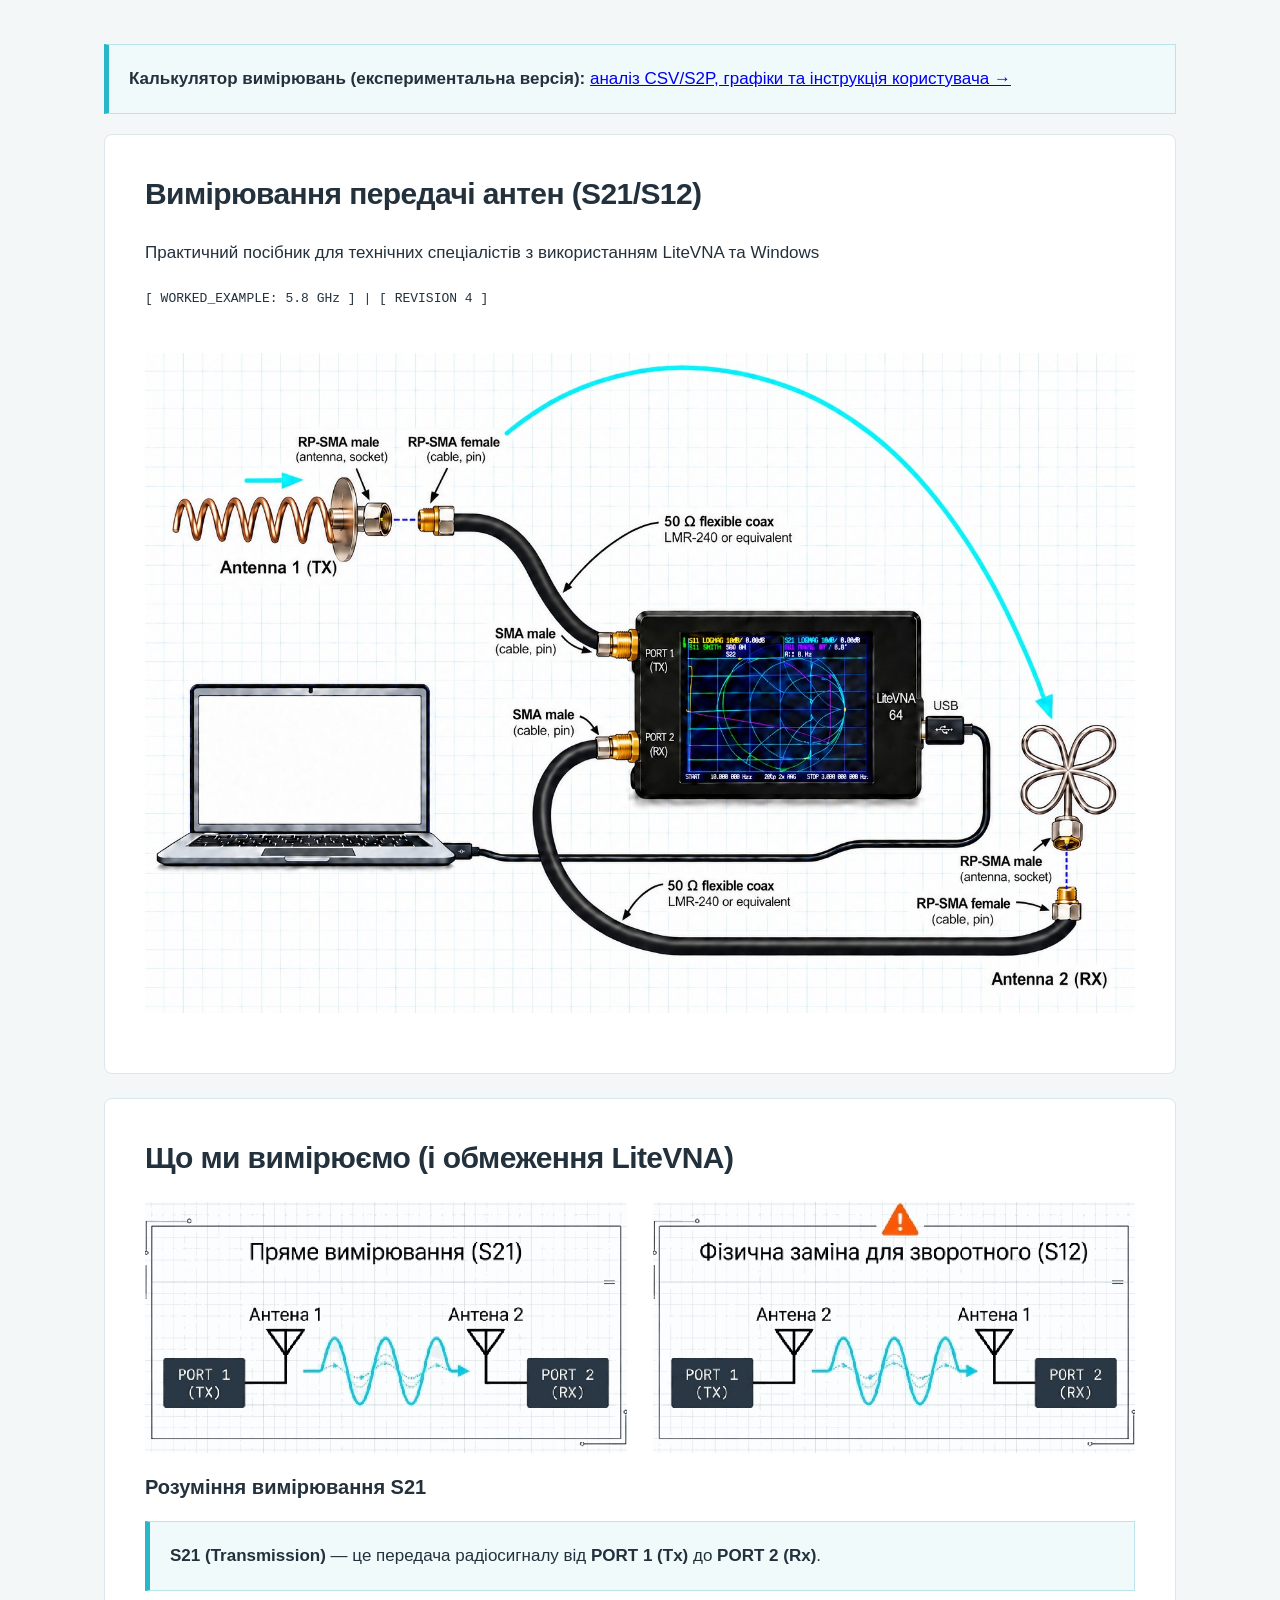
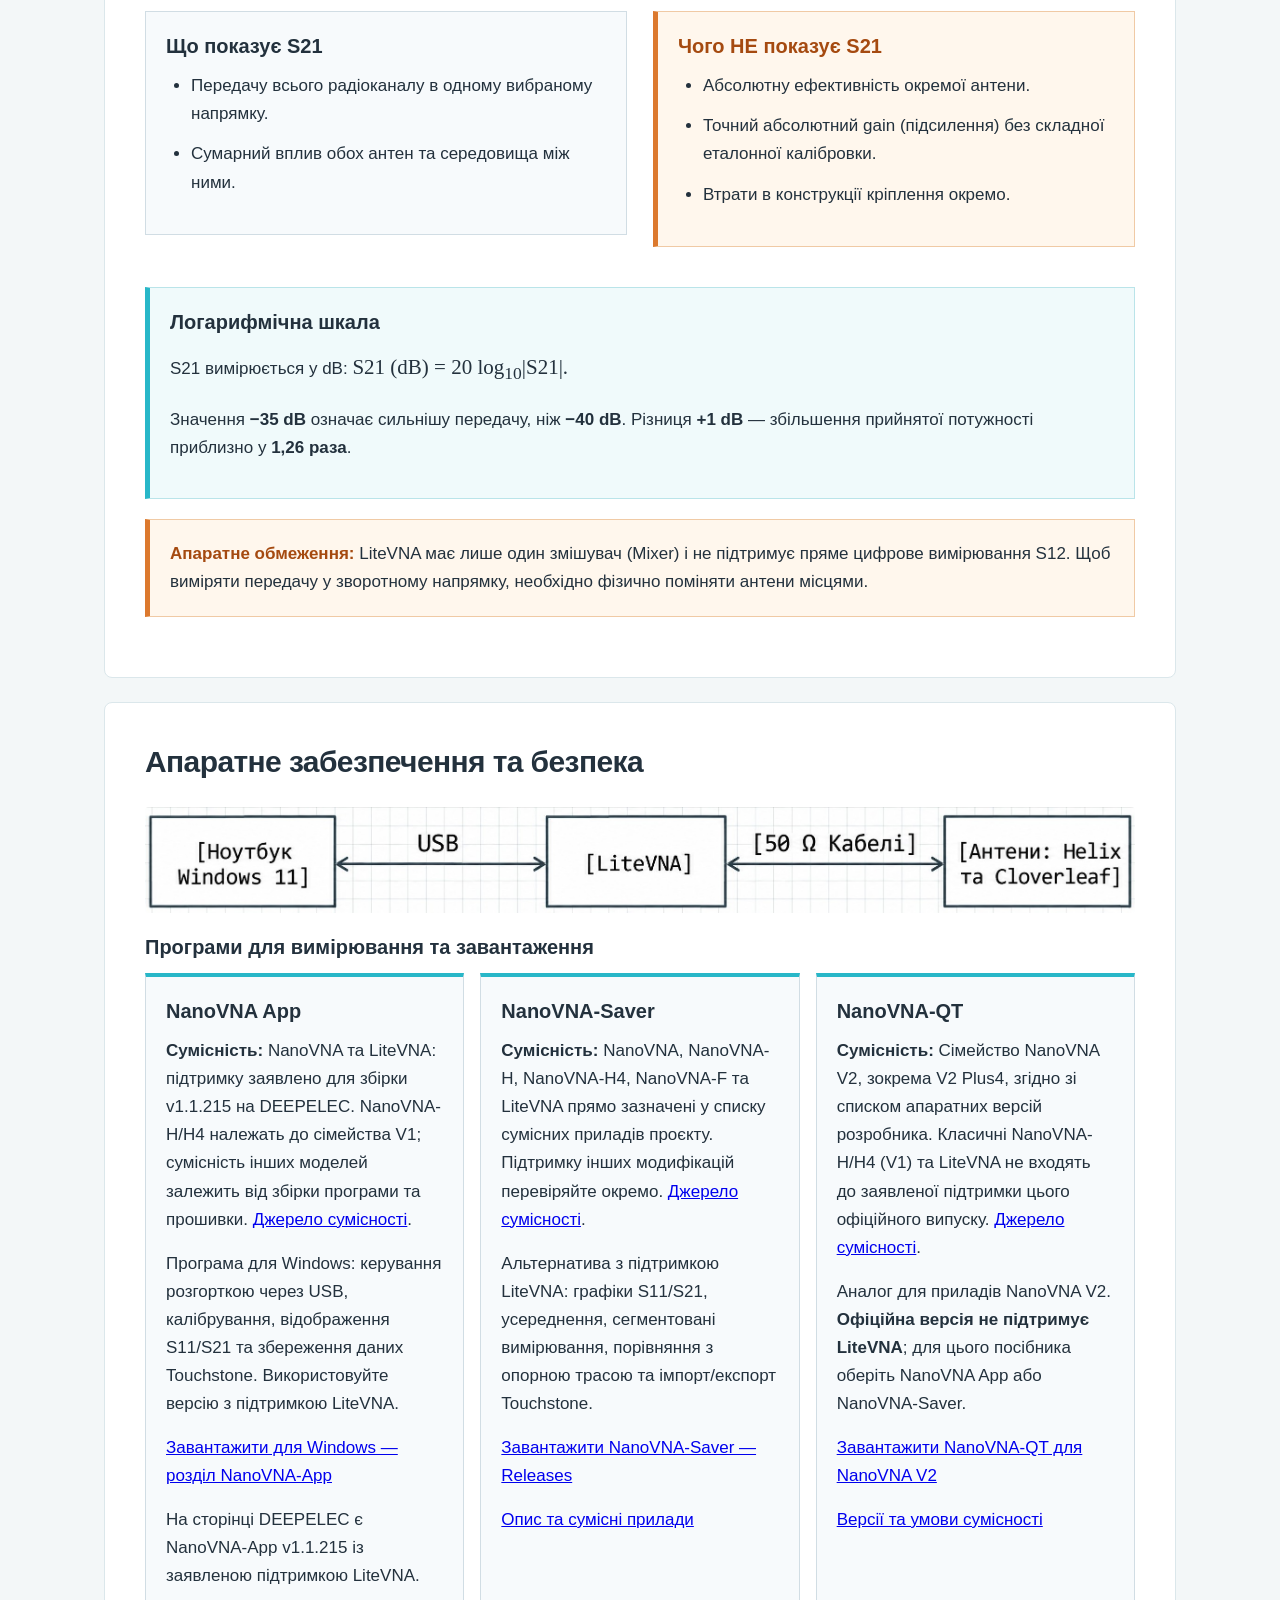
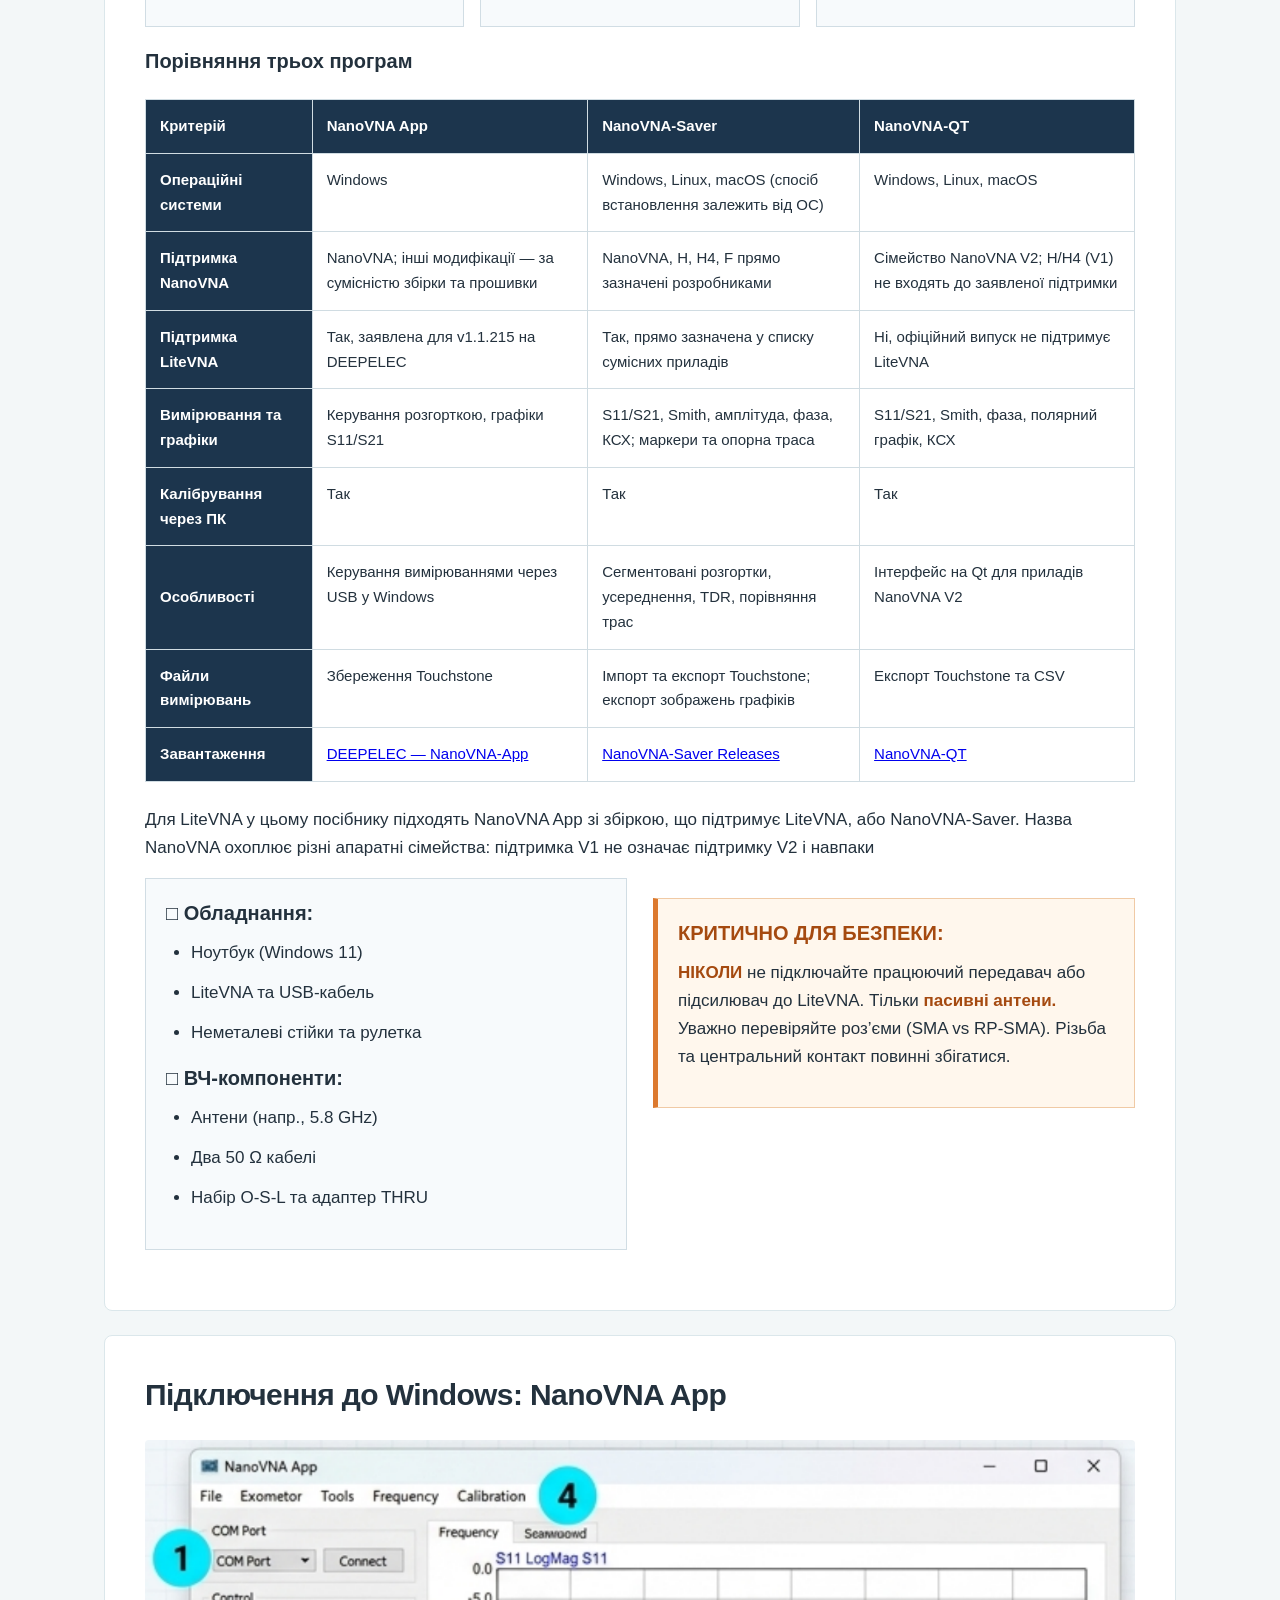
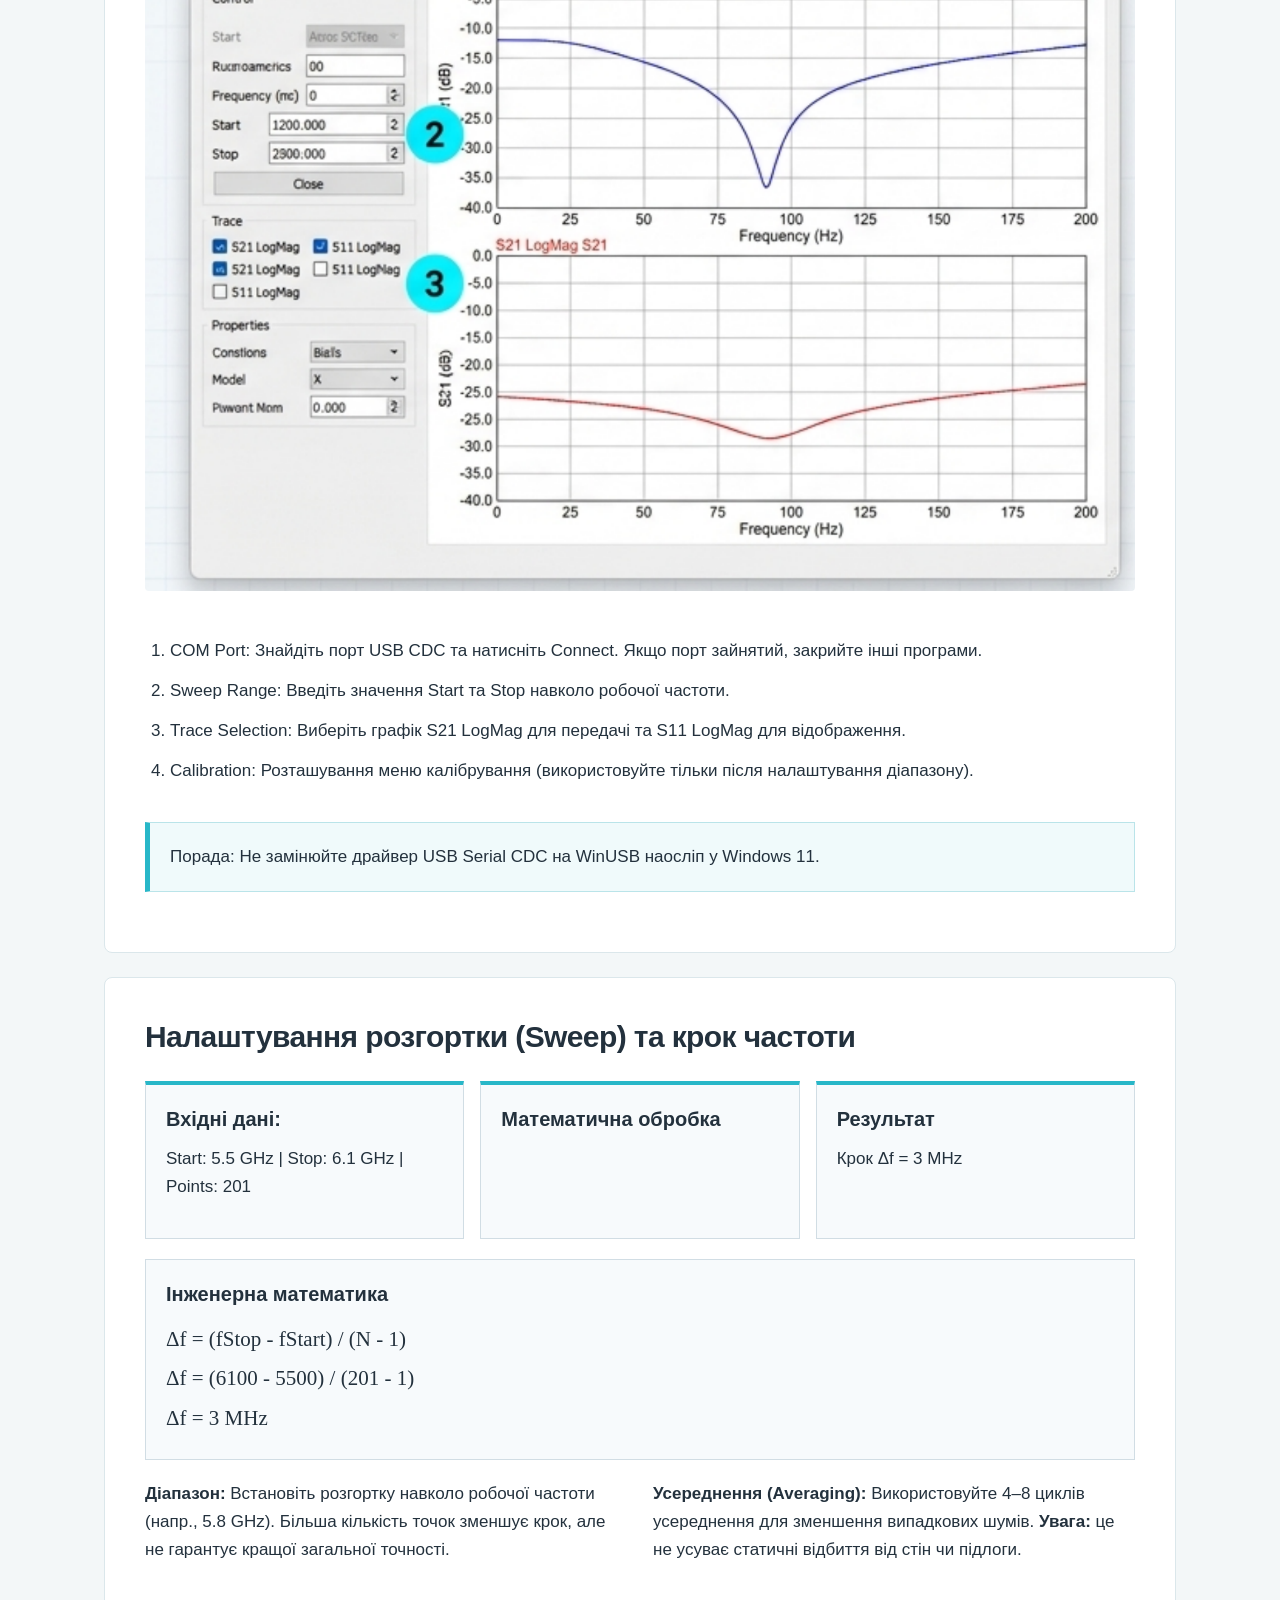
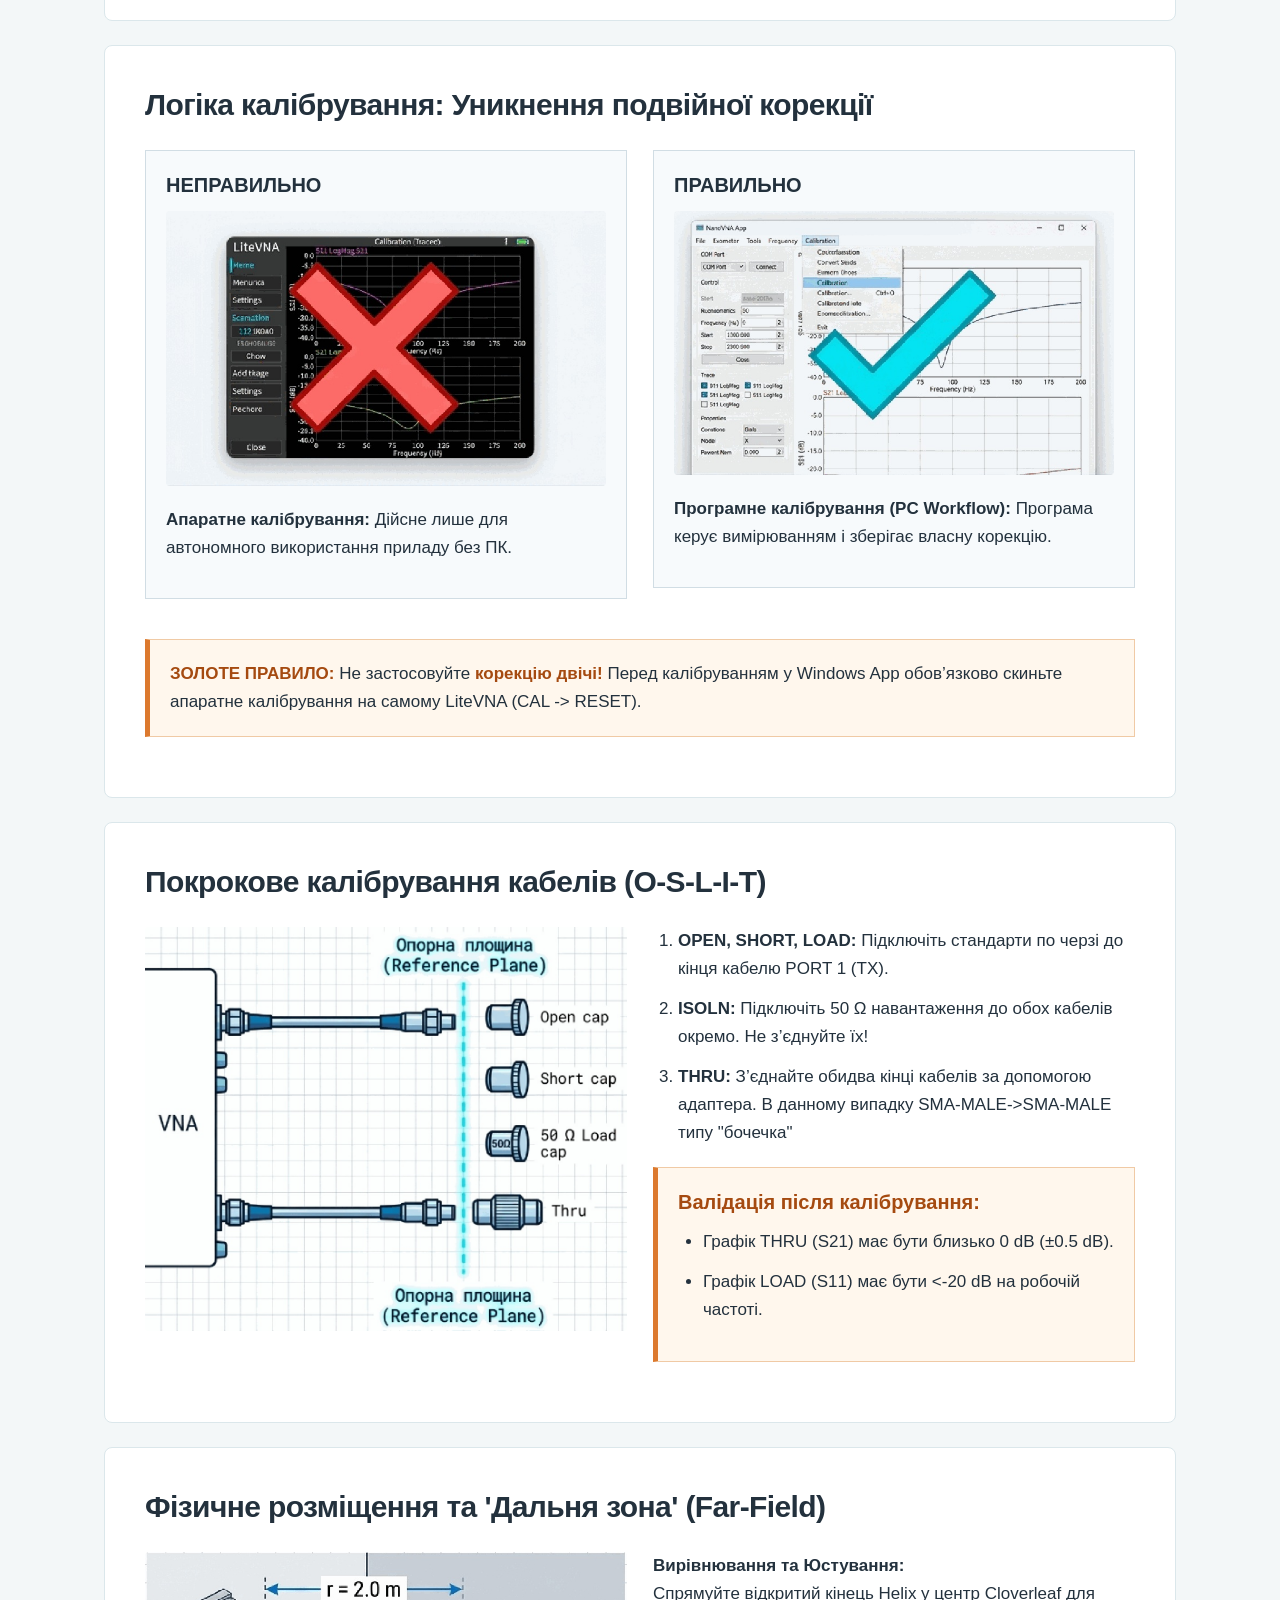
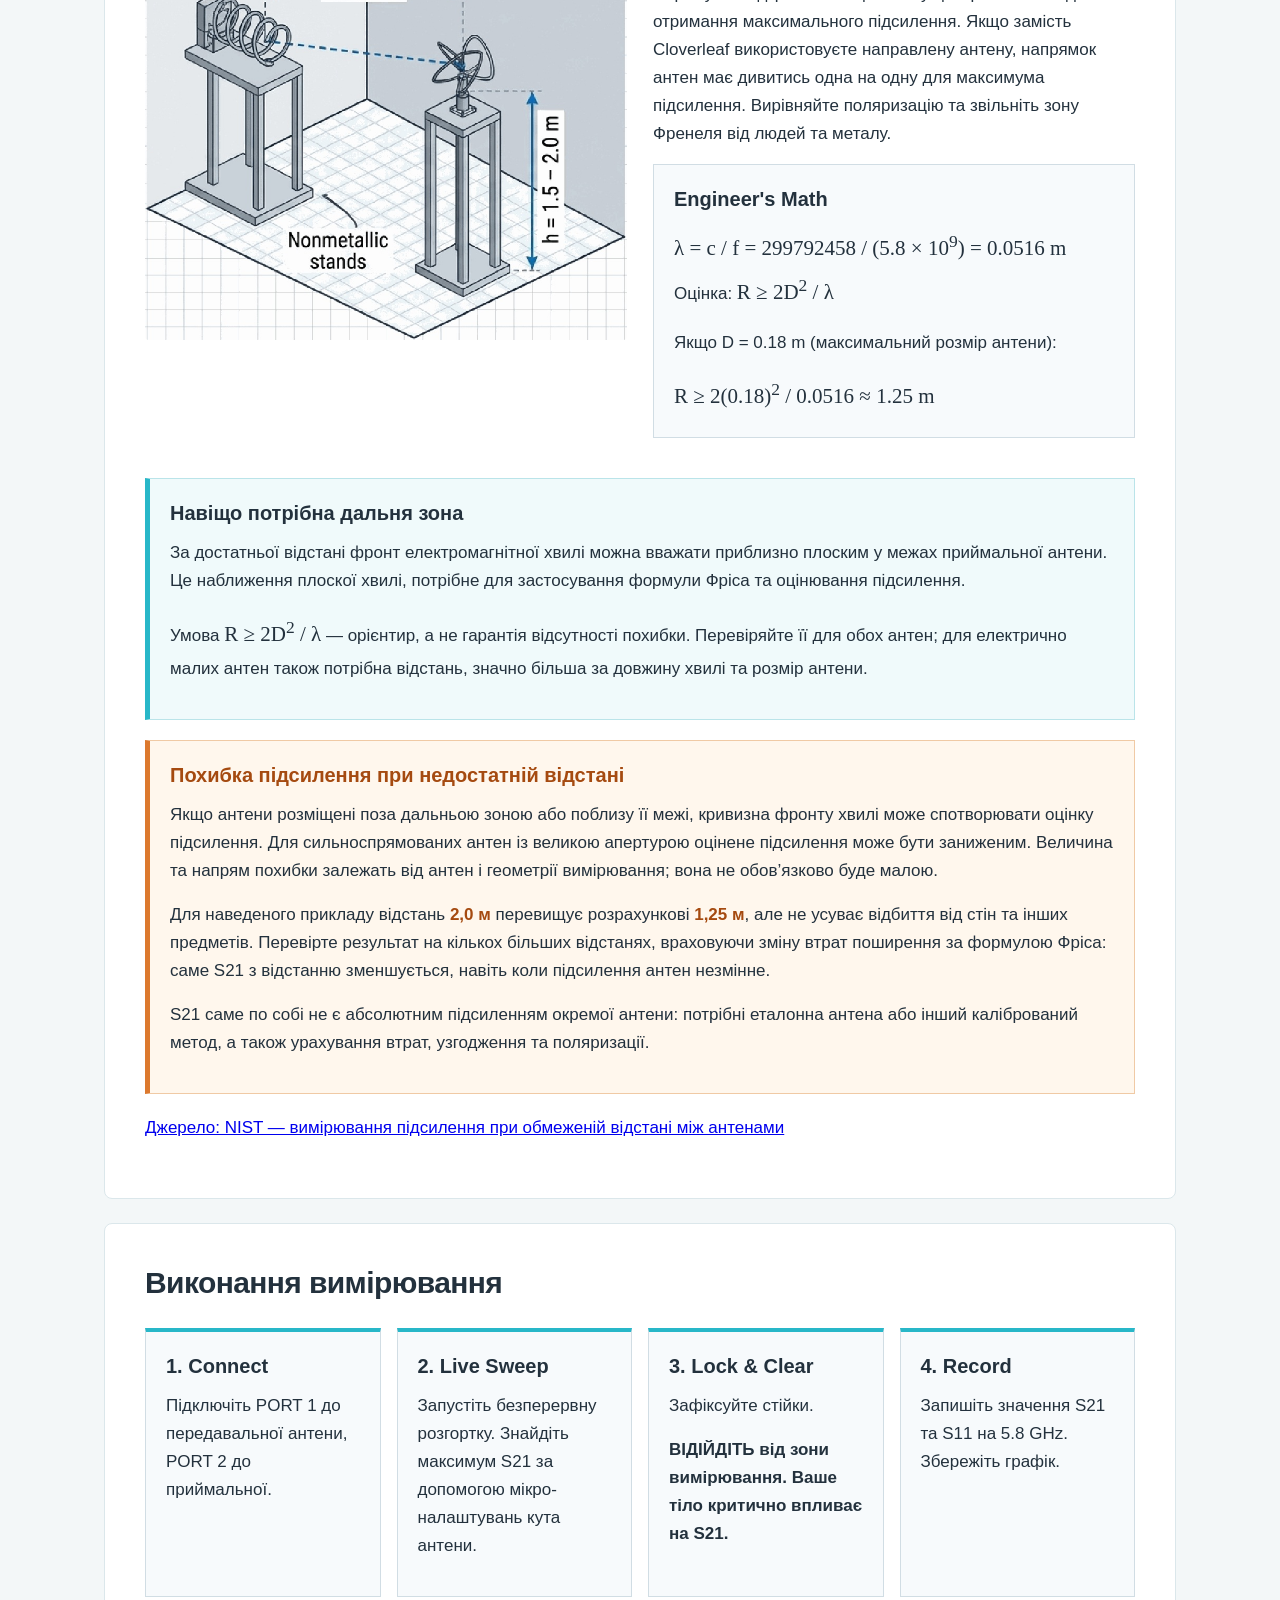
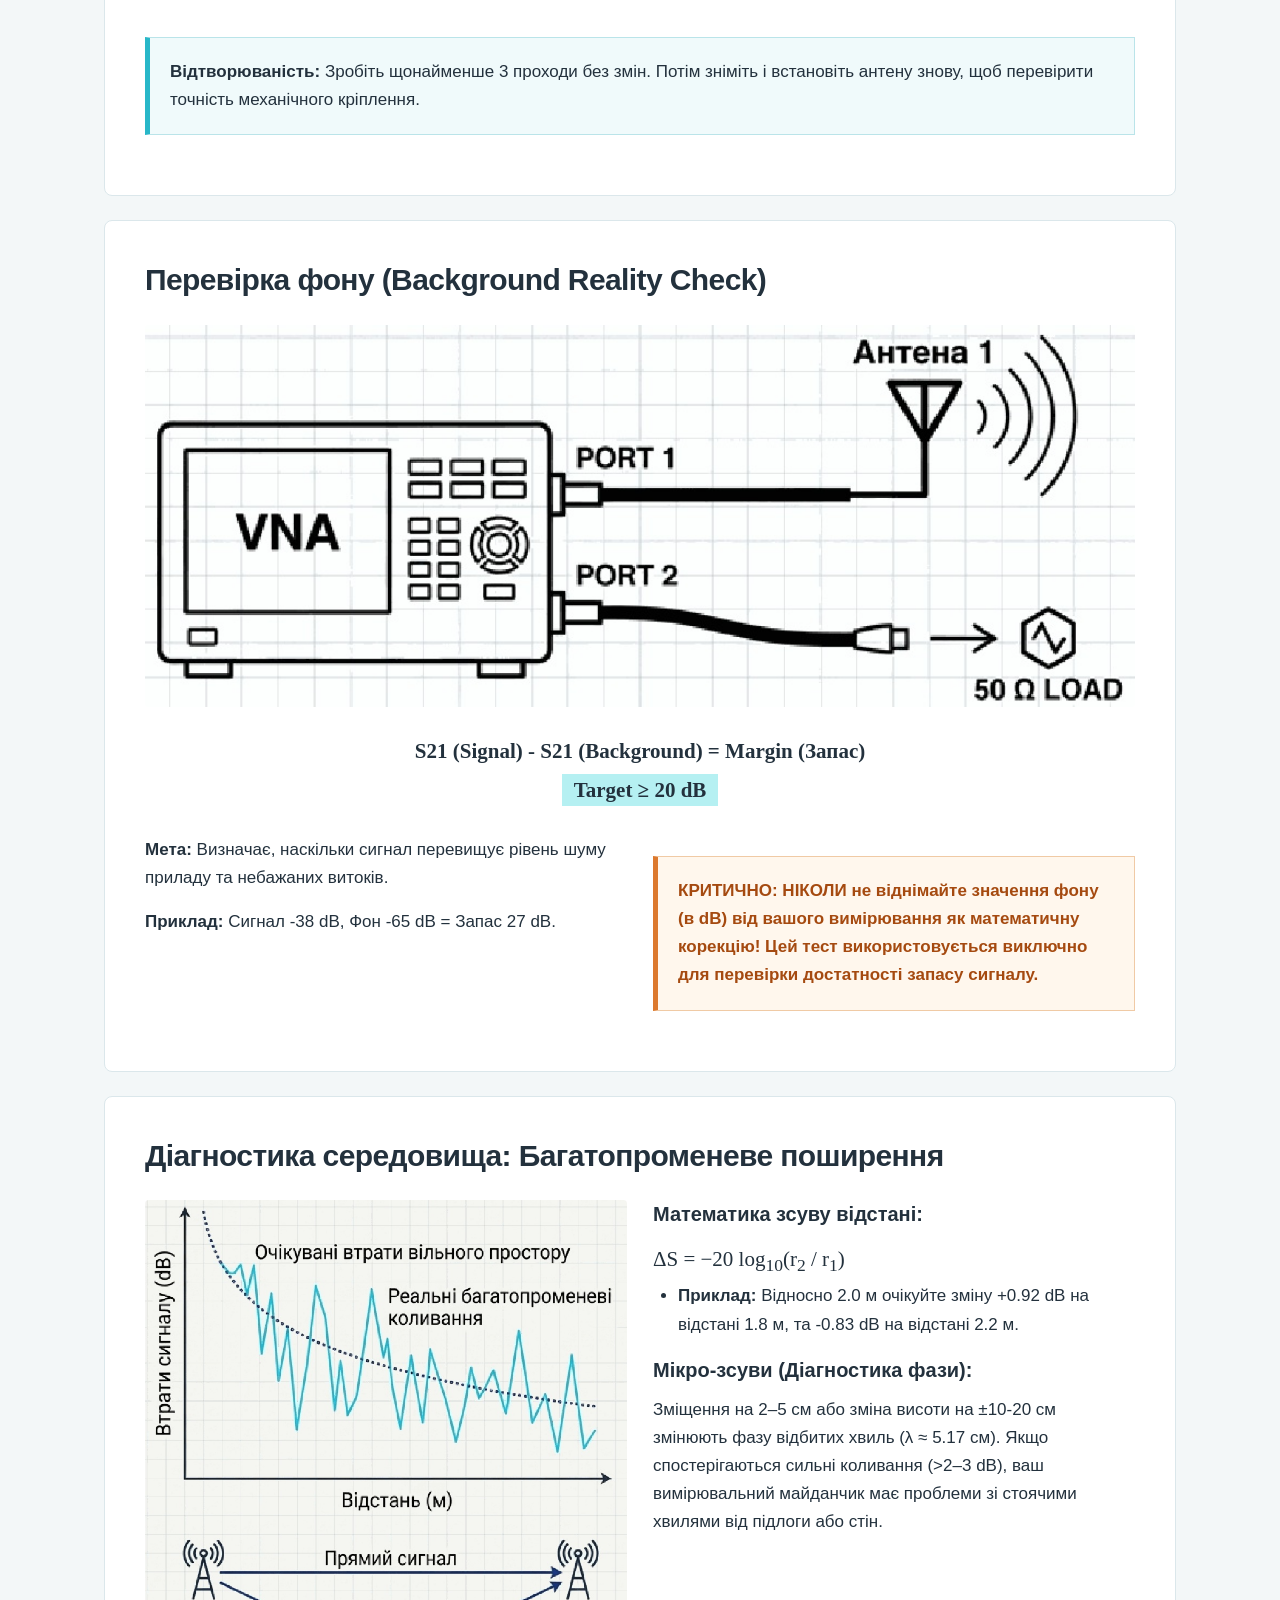
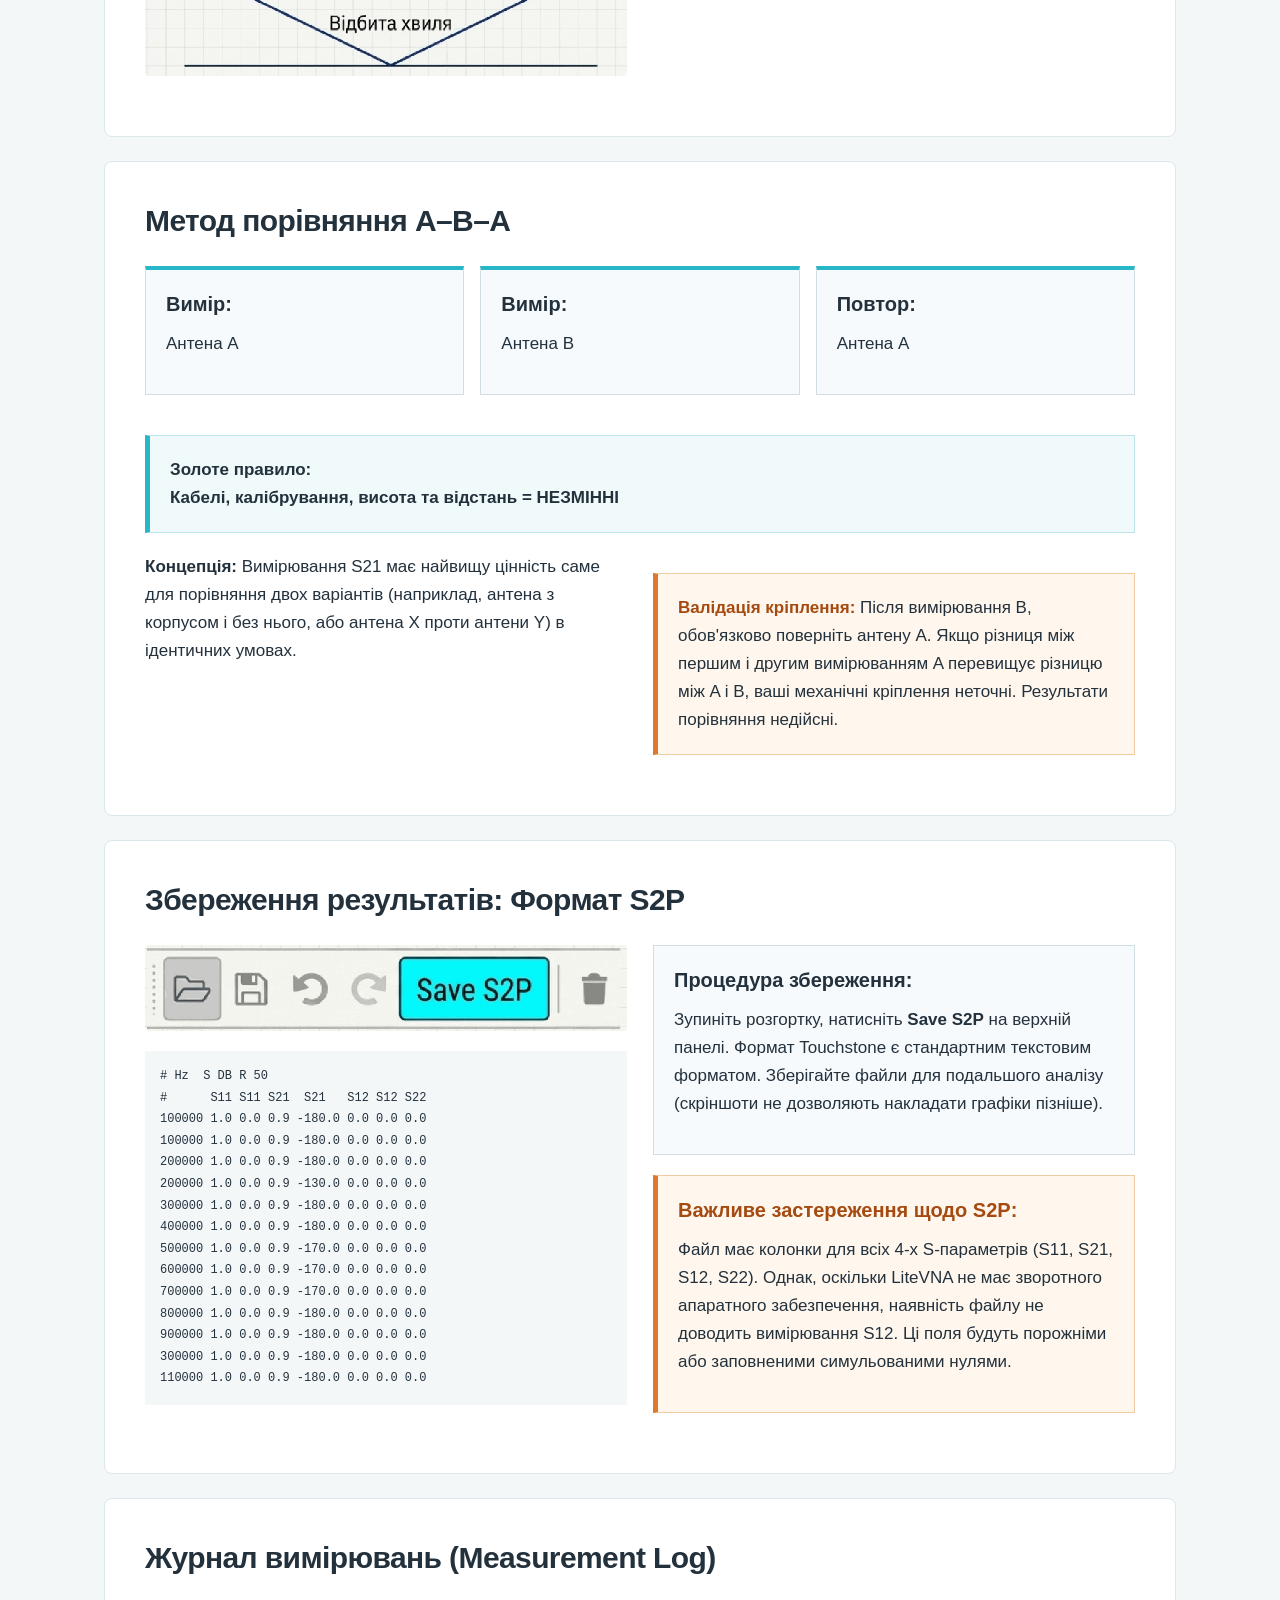
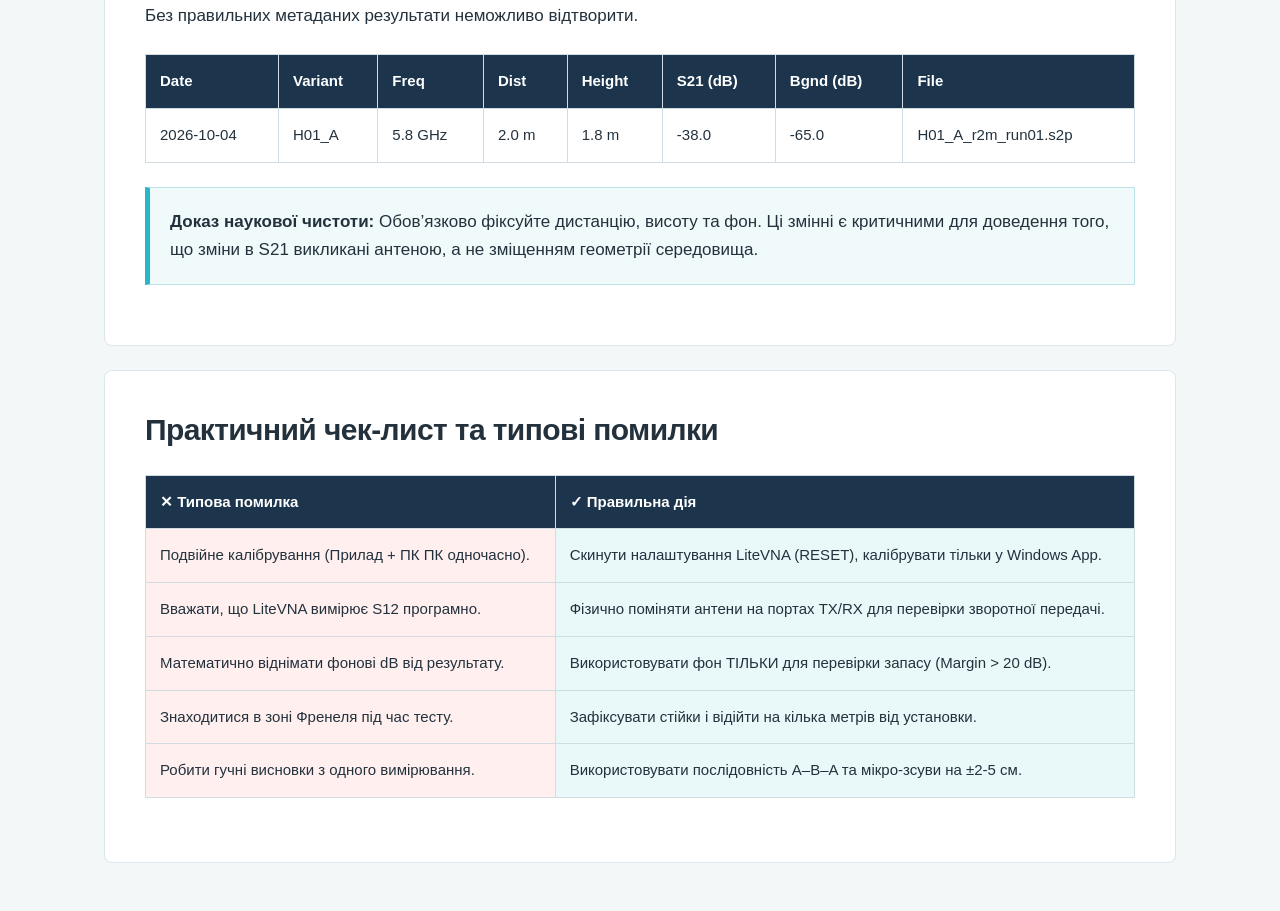
==== commit cd022e52: "calc" ====
--- a/index.html
+++ b/index.html
@@ -215,7 +215,7 @@
   </head>
   <body>
     <main class="guide">
-      <div class="note"><strong>Калькулятор вимірювань:</strong> <a href="analysis.html">аналіз CSV/S2P, графіки та інструкція користувача →</a></div>
+      <div class="note"><strong>Калькулятор вимірювань (експериментальна версія):</strong> <a href="analysis.html">аналіз CSV/S2P, графіки та інструкція користувача →</a></div>
       <section id="section-1">
         <h2>Вимірювання передачі антен (S21/S12)</h2>
         <div class="grid">
